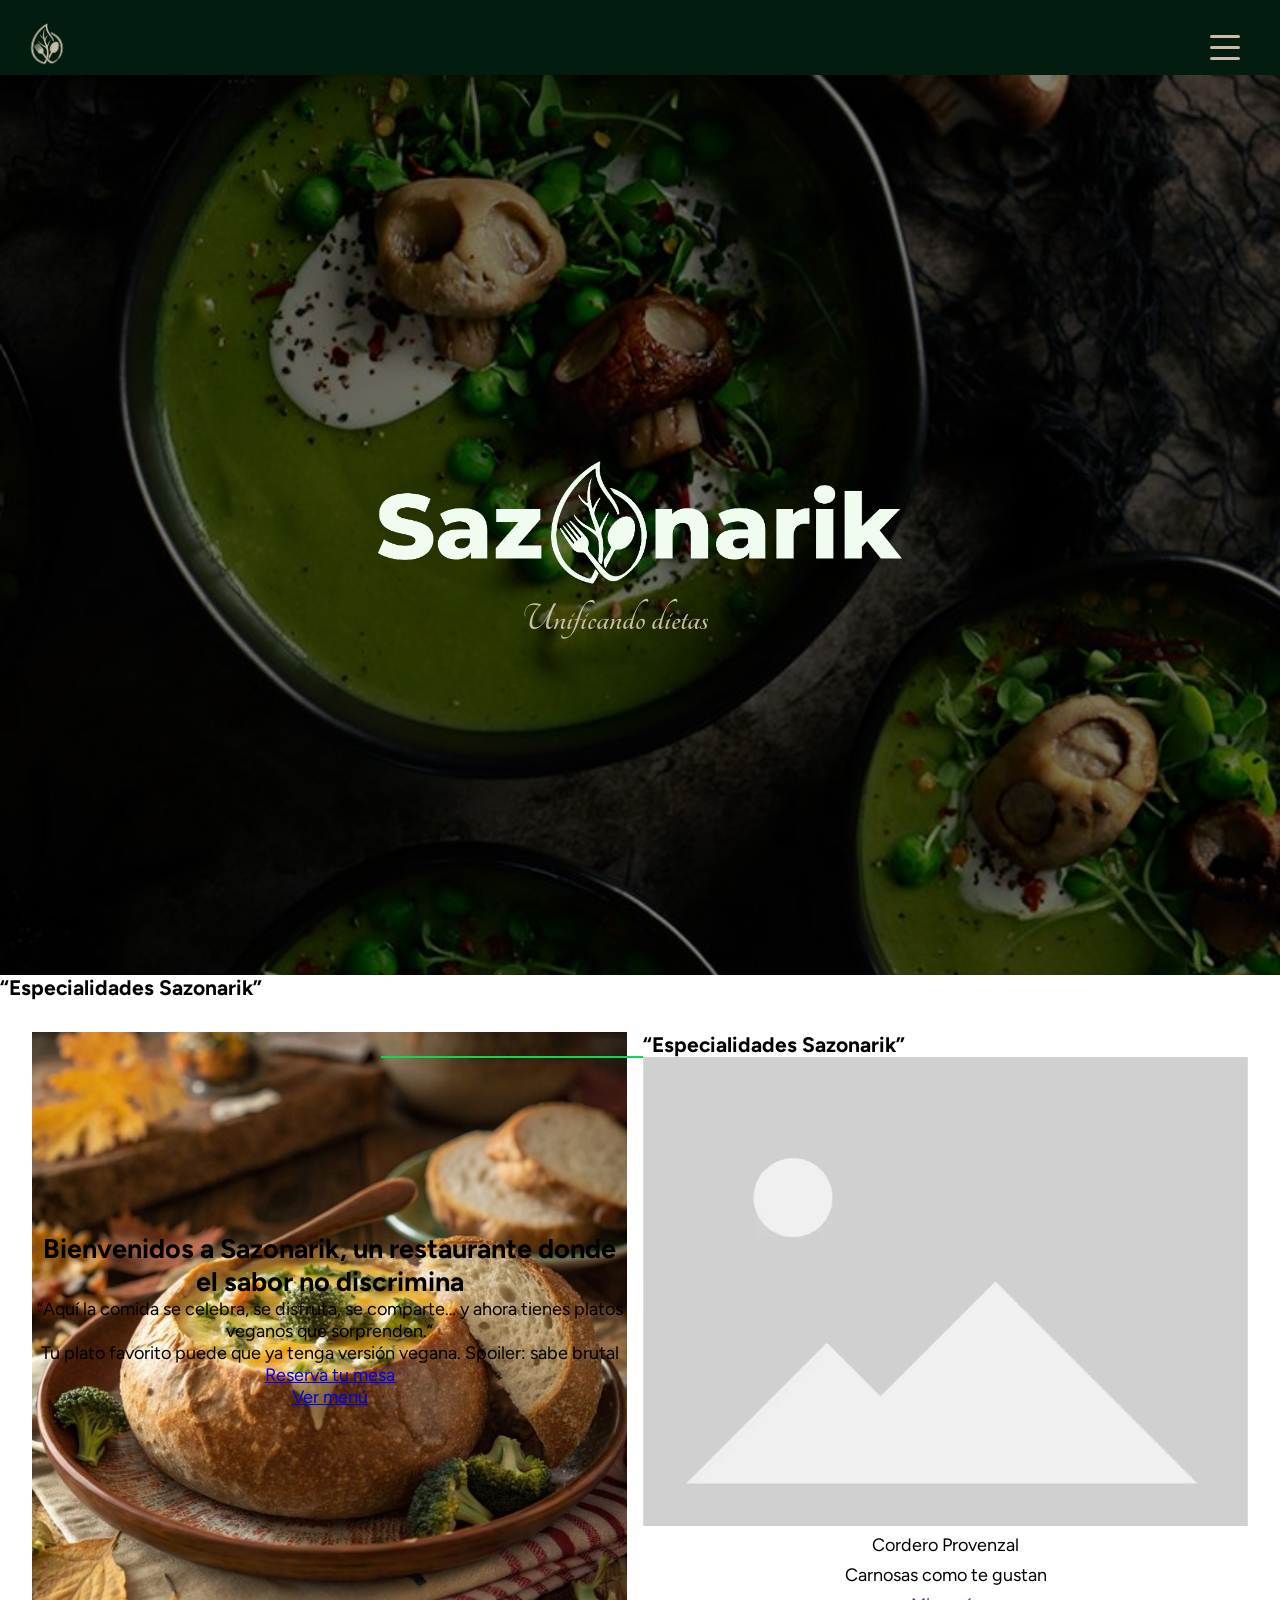
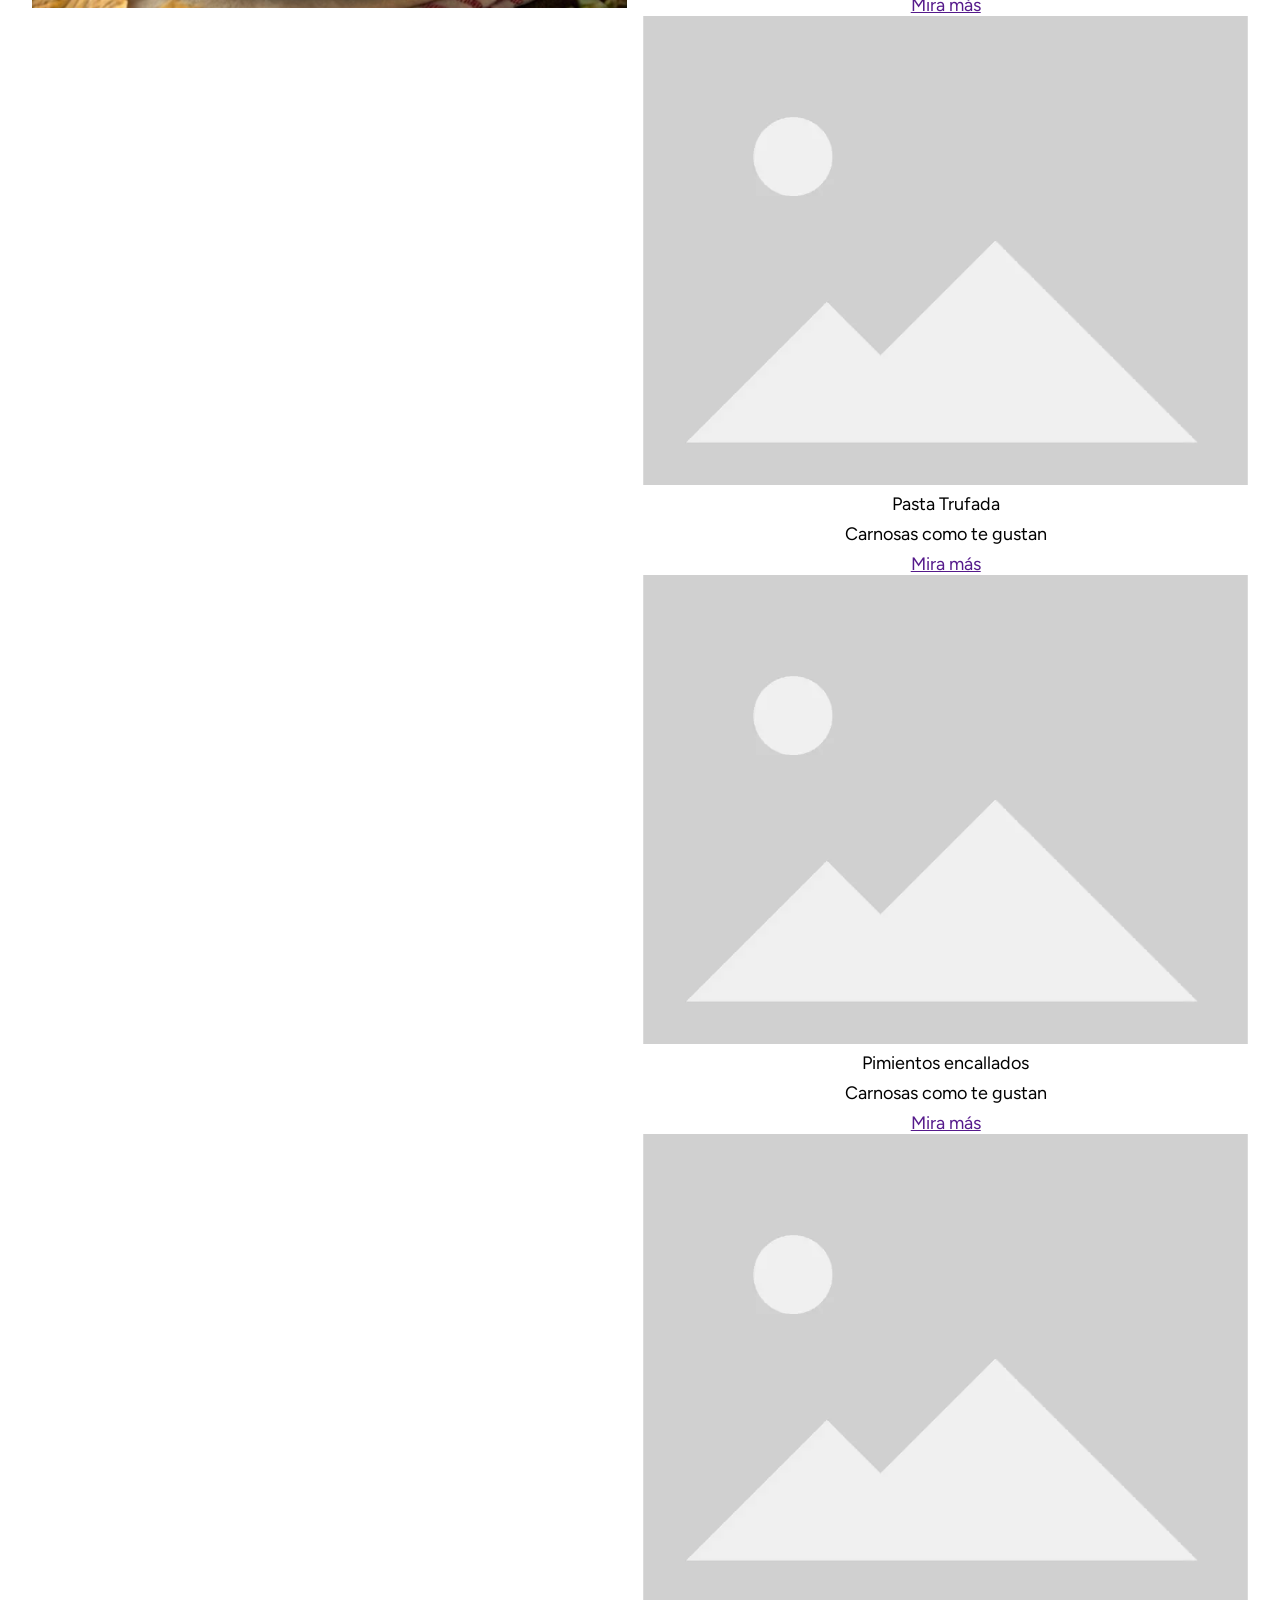
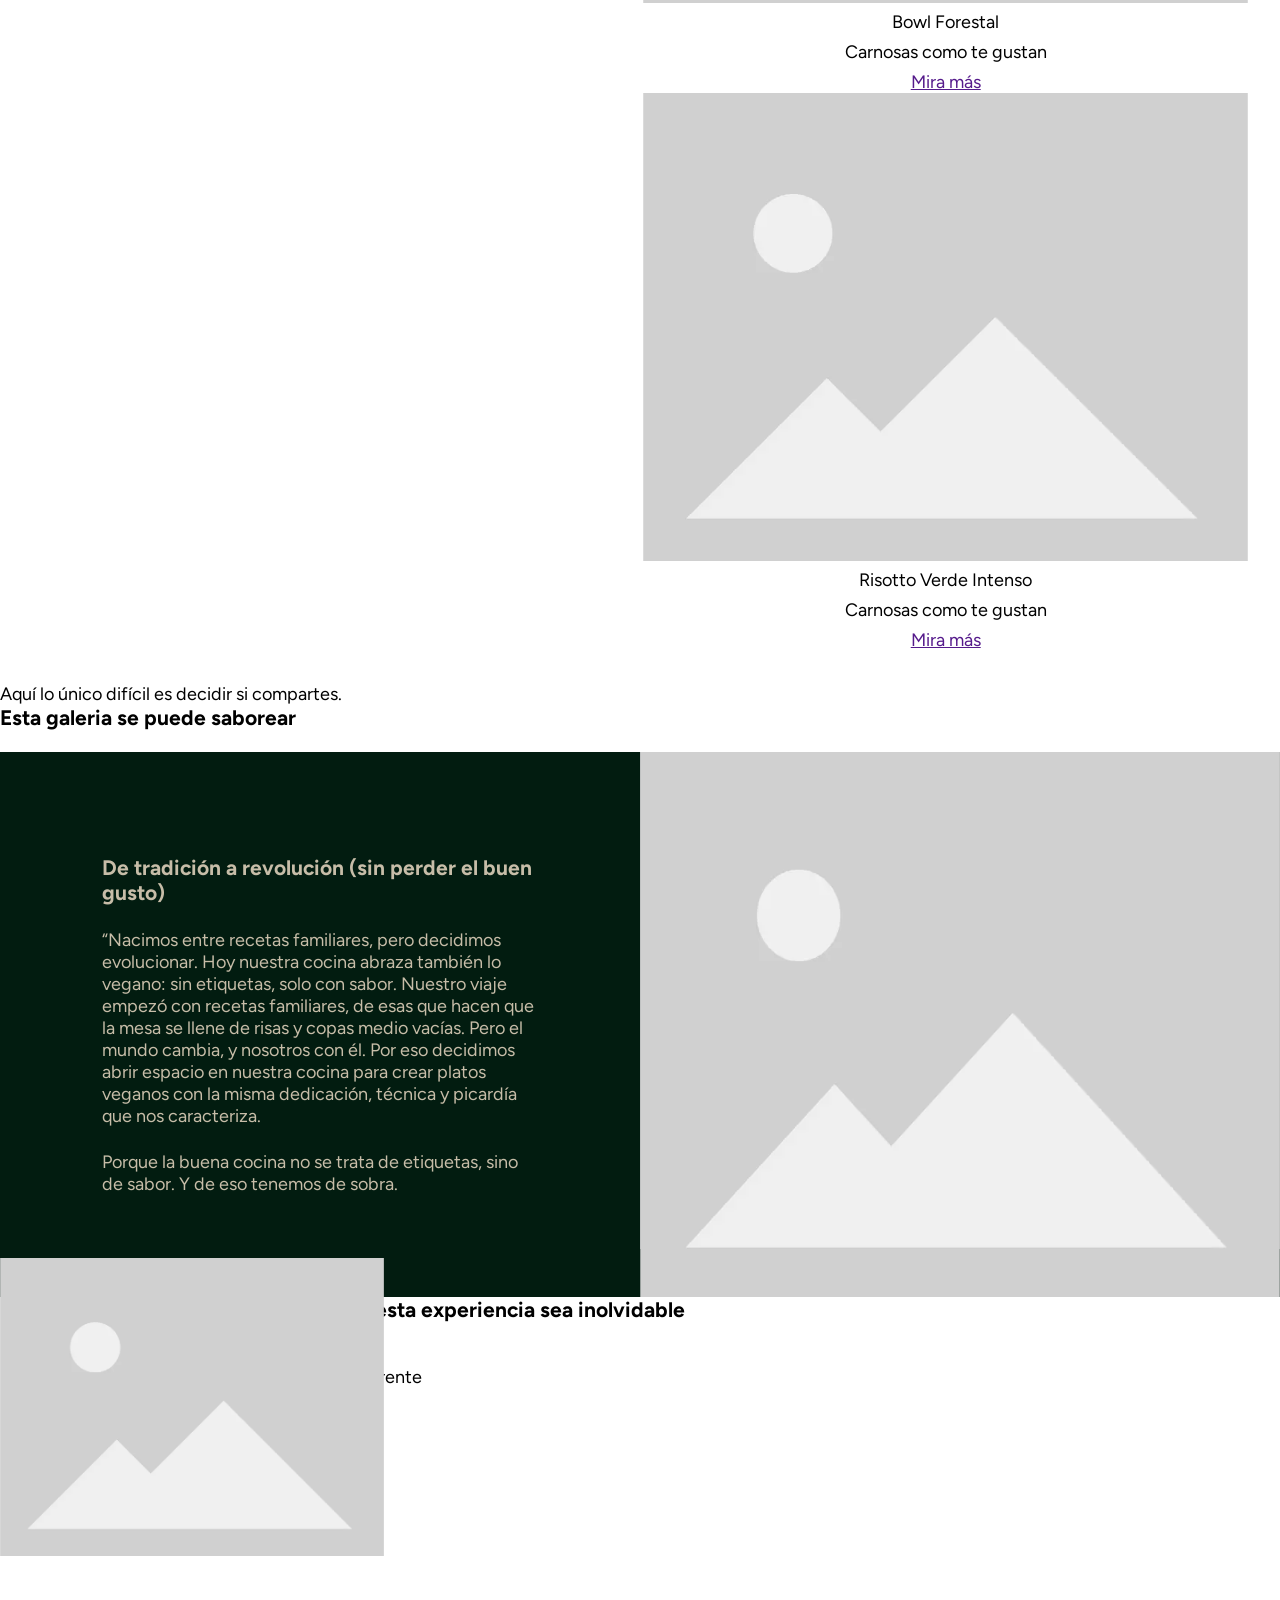
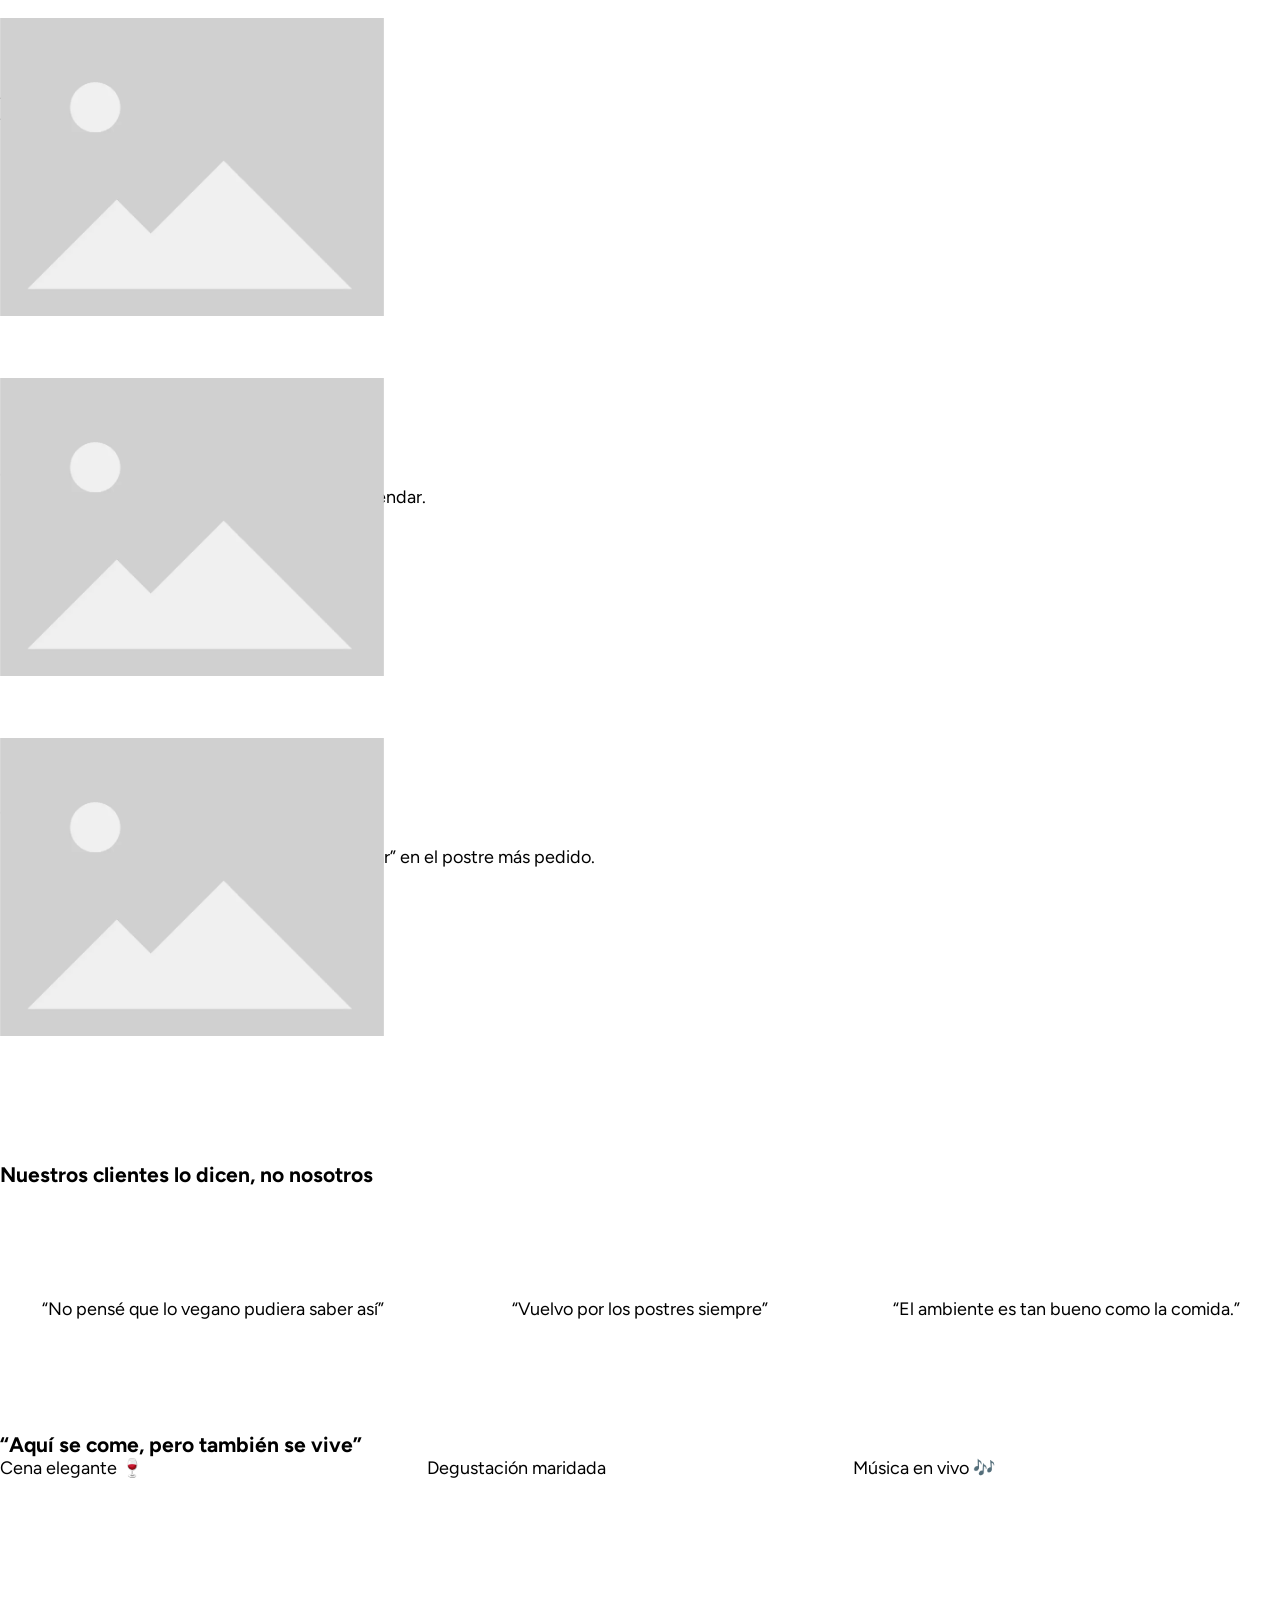
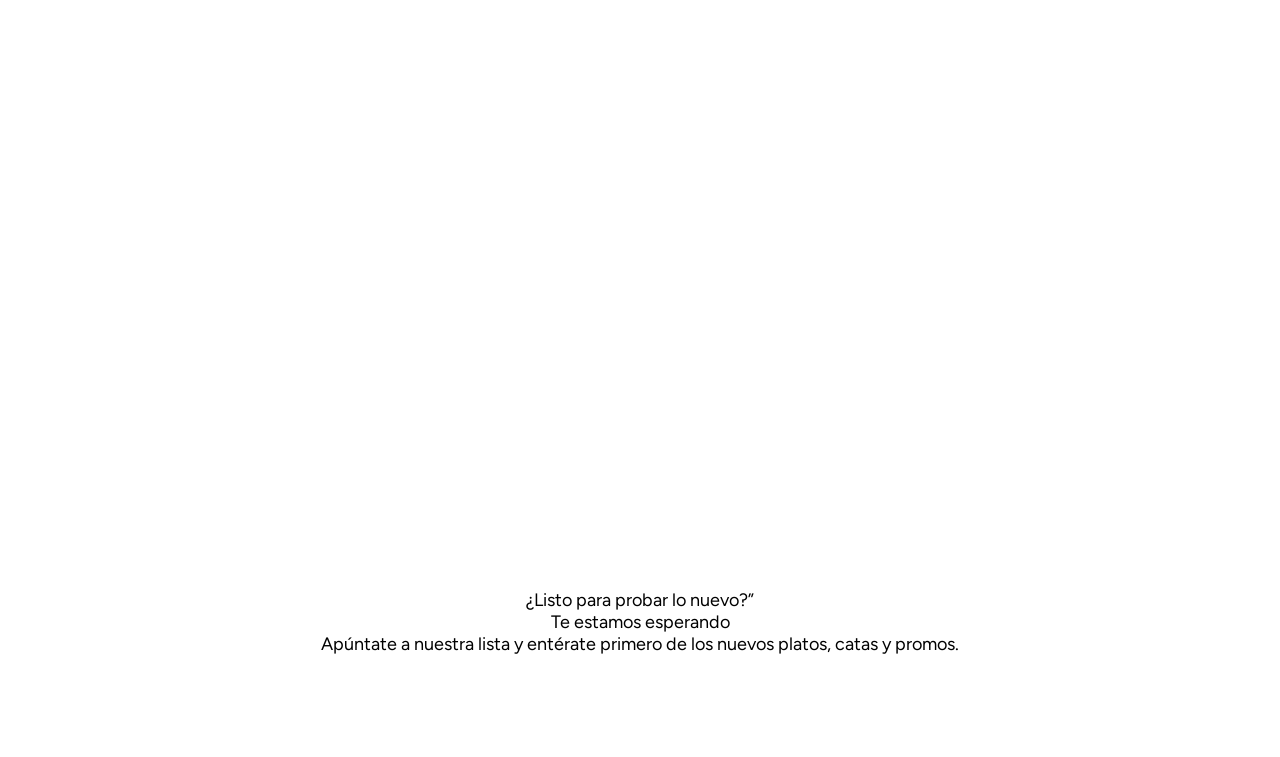
==== index.html @ c6e333cb "merge2" ====
<!DOCTYPE html>
<html lang="es">

<head>
    <meta charset="UTF-8">
    <meta name="viewport" content="width=device-width, initial-scale=1.0">
    <title>Sazonarik</title>
    <link rel="stylesheet" href="style.css">
    <link rel="shortcut icon" href="img/logo/Logo.svg" type="image/x-icon">
</head>

<body>
    <header>
        <!-- HEADER -->
        <div class="main__header">
            <a class="logo" href="#">
                <img src="img/logo/Logoblanco.png" alt="">
            </a>

            <!-- Checkbox invisible que controla el menú -->
            <input type="checkbox" id="menulabel" class="menu-checkbox" />
            <label for="menulabel" class="menu-btn">
                <span></span>
                <span></span>
                <span></span>
            </label>


            <!-- MENÚ LATERAL -->
            <aside class="menu-side">
                <nav class="menu-links">
                    <a href="#inicio">Inicio</a>
                    <a href="#menu">Menú</a>
                    <a href="reservas.html">Reservas</a>
                    <a href="#blog">Blog</a>
                    <a href="#pedidos">Pedidos / Domicilio</a>
                </nav>
            </aside>
        </div>
    </header>




    <!-- HERO PRINCIPAL  -->

    <section class="hero__principal" id="inicio">
        <div class="hero__img">
            <div class="filtro"></div>
            <div class="hero__logo">
                <p>Unificando dietas</p>
                <a class="logo2" href="#">
                    <img src="img/logo/sazonarik_logo.png" alt="">
                </a>
            </div>
        </div>


        <main class="main main--index">

            <section class="destacados" id="sectiondestacados">
                <h3 class="destacados__h3">“Especialidades Sazonarik”</h3>
                <div class="destacados__carrusel">

                    <section class="hero">
                        <h2 class="hero__h2">Bienvenidos a Sazonarik, un restaurante donde el sabor no discrimina</h2>
                        <p class="hero__p">“Aquí la comida se celebra, se disfruta, se comparte… y ahora tienes platos
                            veganos
                            que
                            sorprenden.”</p>
                        <p class="hero__cta">Tu plato favorito puede que ya tenga versión vegana. Spoiler: sabe brutal
                        </p>
                        <a href="#sectiondestacados" class="hero__menu">Reserva tu mesa</a>
                        <a href="#sectiondestacados" class="hero__menu">Ver menú</a>
                    </section>
                    <section class="destacados" id="sectiondestacados">
                        <h3 class="destacados__h3">“Especialidades Sazonarik”</h3>
                        <div class="destacados__card">
                            <img src="img/placeholder.webp" alt="" class="destacados__img">
                            <p class="destacados__title">Cordero Provenzal</p>
                            <span>Carnosas como te gustan</span>
                            <a href="" class="destacados__link">Mira más</a>
                        </div>
                        <div class="destacados__card">
                            <img src="img/placeholder.webp" alt="" class="destacados__img">
                            <p class="destacados__title">Pasta Trufada</p>
                            <span>Carnosas como te gustan</span>
                            <a href="" class="destacados__link">Mira más</a>
                        </div>
                        <div class="destacados__card">
                            <img src="img/placeholder.webp" alt="" class="destacados__img">
                            <p class="destacados__title">Pimientos encallados</p>
                            <span>Carnosas como te gustan</span>
                            <a href="" class="destacados__link">Mira más</a>
                        </div>
                        <div class="destacados__card">
                            <img src="img/placeholder.webp" alt="" class="destacados__img">
                            <p class="destacados__title">Bowl Forestal</p>
                            <span>Carnosas como te gustan</span>
                            <a href="" class="destacados__link">Mira más</a>
                        </div>
                        <div class="destacados__card">
                            <img src="img/placeholder.webp" alt="" class="destacados__img">
                            <p class="destacados__title">Risotto Verde Intenso</p>
                            <span>Carnosas como te gustan</span>
                            <a href="" class="destacados__link">Mira más</a>
                        </div>
                </div>
                <span class="destacados__cta">Aquí lo único difícil es decidir si compartes.</span>
            </section>
            <section class="gridexperiencie">
                <h3 class="gridexperiencie__h3">Esta galeria se puede saborear</h3>
                <div class="gridexperiencie__container">
                    <img src="" alt="" class="gridexperiencie__image gridexperiencie__image--1">
                    <img src="" alt="" class="gridexperiencie__image gridexperiencie__image--2">
                    <img src="" alt="" class="gridexperiencie__image gridexperiencie__image--3">
                    <img src="" alt="" class="gridexperiencie__image gridexperiencie__image--4">
                    <img src="" alt="" class="gridexperiencie__image gridexperiencie__image--5">
                    <img src="" alt="" class="gridexperiencie__image gridexperiencie__image--6">
                    <img src="" alt="" class="gridexperiencie__image gridexperiencie__image--7">
                    <img src="" alt="" class="gridexperiencie__image gridexperiencie__image--8">
                    <img src="" alt="" class="gridexperiencie__image gridexperiencie__image--9">
                    <img src="" alt="" class="gridexperiencie__image gridexperiencie__image--10">
                </div>

            </section>
            <section class="historia section--dark">
                <div class="historia__left">
                    <h3 class="historia__h2">De tradición a revolución (sin perder el buen gusto)</h3>
                    <p class="historia__p">“Nacimos entre recetas familiares, pero decidimos evolucionar. Hoy nuestra
                        cocina abraza también lo vegano: sin etiquetas, solo con sabor.
                        Nuestro viaje empezó con recetas familiares, de esas que hacen que la mesa se llene de risas y
                        copas medio vacías. Pero el mundo cambia, y
                        nosotros con él. Por eso decidimos abrir espacio en nuestra cocina para crear platos veganos con
                        la misma dedicación, técnica y picardía que nos caracteriza.
                    </p>
                    <p class="historia__p">Porque la buena cocina no se trata de etiquetas, sino de sabor. Y de eso
                        tenemos de sobra.</p>
                </div>
                <div class="historia__right">
                    <img src="img/placeholder.webp" alt="" class="historia__img">
                    <img src="img/placeholder.webp" alt="" class="historia__img historia__img--up">
                </div>

            </section>
            <section class="team">
                <h3 class="team__h3">Nuestro equipo - Los culpables de que esta experiencia sea inolvidable</h3>
                <article class="team__persona">
                    <img src="img/placeholder.webp" alt="" class="team__img">
                    <span class="team__name">Manolo</span>
                    <p class="team__cargo">Dueño y mesero</p>
                    <p class="team__description">Su carisma contagia a cualquiera que tenga en frente</p>
                </article>
                <article class="team__persona">
                    <span class="team__name">Ana</span>
                    <p class="team__cargo">Jefe de cocina</p>
                    <p class="team__description">Hace magia con verduras</p>
                    <img src="img/placeholder.webp" alt="" class="team__img">
                </article>
                <article class="team__persona">
                    <span class="team__name">Luis</span>
                    <p class="team__cargo">Catador de vinos</p>
                    <p class="team__description">El maestro de sala que siempre sabe qué recomendar.</p>
                    <img src="img/placeholder.webp" alt="" class="team__img">
                </article>
                <article class="team__persona">
                    <span class="team__name">Clara</span>
                    <p class="team__cargo">Repostera</p>
                    <p class="team__description">Mujer super creativa, convirtió el “vamos a probar” en el postre más
                        pedido.</p>
                    <img src="img/placeholder.webp" alt="" class="team__img">
                </article>
            </section>
            <section class="testimonios">
                <h3 class="testimonios__h3">Nuestros clientes lo dicen, no nosotros</h3>
                <article class="testimonios__carrusel">
                    <p class="testimonios__text">“No pensé que lo vegano pudiera saber así”</p>
                    <p class="testimonios__text">“Vuelvo por los postres siempre”</p>
                    <p class="testimonios__text">“El ambiente es tan bueno como la comida.”</p>
                </article>
            </section>
            <section class="eventos">
                <h3 class="eventos__h3">“Aquí se come, pero también se vive”</h3>
                <div class="eventos__grid">
                    <div class="eventos__img">Cena elegante 🍷</div>
                    <div class="eventos__img">Degustación maridada</div>
                    <div class="eventos__img">Música en vivo 🎶</div>
                </div>
            </section>
            <section class="ctafinal">
                <p>¿Listo para probar lo nuevo?”</p>
                <a href=""></a>
                <span>Te estamos esperando</span>
                <p>Apúntate a nuestra lista y entérate primero de los nuevos platos, catas y promos.</p>
            </section>
        </main>
        <footer class="footer"></footer>
        <!-- <script src="script.js"></script> -->
</body>

</html>
---- style.css ----
@font-face {
    font-family: 'Tangerine';
    src: url(fonts/Tangerine/Tangerine-Regular.ttf);
}

@font-face {
    font-family: 'TangerineBold';
    src: url(fonts/Tangerine/Tangerine-Bold.ttf);
}

@font-face {
    font-family: 'Figtree';
    src: url(fonts/Figtree/Figtree-VariableFont_wght.ttf);
}

@font-face {
    font-family: 'FigtreeItalic';
    src: url(fonts/Figtree/Figtree-Italic-VariableFont_wght.ttf);
}

:root {
    font-size: 18px;
    font-family: 'Figtree';
    scrollbar-width: none;
    scroll-behavior: smooth;
    scroll-snap-type: y mandatory;
    --verde-oscuro: #021C10;
    --verde-apagado: #18311D;
    --verde-medio: #104C30;
    --verde-claro: #03812D;
    --verde-neon: #0BDA51;
    --marron-oscuro: #311E17;
    --marron-medio: #816242;
    --naranja-pastel: #C7BDA8;
}

* {
    margin: 0;
    padding: 0;
    box-sizing: border-box;
}


/* /////////--------- HEADER -------- /////////*/

.main__header {
    background-color: var(--verde-oscuro);
    display: flex;
    justify-content: space-between;
    align-items: center;
    padding: 0 20px;
    z-index: 1000;
}

.logo img {

    width: auto;
    height: 50px;
    margin-top: 20px;
}

/* ===== BOTÓN HAMBURGUESA ===== */
.menu-btn {
    width: 30px;
    height: 25px;
    display: flex;
    flex-direction: column;
    justify-content: space-between;
    cursor: pointer;
    z-index: 1100;
    margin-right: 20px;
    margin-top: 20px;
}

.menu-btn span {
    height: 3px;
    width: 100%;
    background-color: var(--naranja-pastel);
    border-radius: 3px;
    transition: transform 0.3s;
}

.menu-checkbox {
    display: none;
}

/* ===== MENÚ LATERAL (OPTIMIZADO CON TRANSFORM) ===== */
.menu-side {
    position: fixed;
    top: 0;
    right: 0;
    width: 190px;
    height: 100vh;
    background-color: var(--verde-oscuro);
    color: var(--naranja-pastel);
    transform: translateX(100%);
    /* Oculto fuera de la pantalla */
    z-index: 1050;
    display: flex;
    flex-direction: column;
}

.menu-checkbox:checked~.menu-side {
    transform: translateX(0);
    /* Cuando la casilla de verificación (checkbox) del menú esté marcada,
   haz que el menú lateral aparezca completamente en la pantalla. */
    /* :checked:  pseudo-clase . elecciona el elemento solo cuando está en su estado "marcado".*/
}


/* ===== ENLACES DEL MENÚ ===== */
.menu-links {
    display: flex;
    flex-direction: column;
    padding: 30px;
    gap: 25px;
}

.menu-links a {
    text-decoration: none;
    color: var(--naranja-pastel);
    font-size: 20px;
    text-transform: uppercase;
    letter-spacing: 1px;

}

.menu-links a:hover {
    color: var(--marron-medio);
}

/* ===== ANIMACIÓN DEL ICONO HAMBURGUESA ===== */
.menu-checkbox:checked+.menu-btn span:nth-child(1) {
    transform: rotate(45deg) translate(5px, 5px);
}

.menu-checkbox:checked+.menu-btn span:nth-child(2) {
    opacity: 0;
}

.menu-checkbox:checked+.menu-btn span:nth-child(3) {
    transform: rotate(-45deg) translate(6px, -6px);
}


.hero__img {
    position: relative;
    min-height: 100vh;
    background-image: url("img/sopa2.jpg");
    background-size: cover;
    background-position: center;
}

.logo2 img {
    width: auto;
    height: 350px;

}

.filtro {
    width: 100%;
    min-height: 100vh;
    background-color: rgba(0, 0, 0, 0.5);
}

.hero__logo {
    position: absolute;
    top: 50%;
    left: 50%;
    transform: translate(-50%, -50%);
    text-align: center;
}


.hero__logo p {
    font-size: 40px;
    position: absolute;
    top: 70%;
    left: 31%;
    font-family: 'TangerineBold';
    color: var(--naranja-pastel);
}



/* a {
    transition: border 1s ease-out cubic;
}

a:hover {
    border: 2px solid #750075;
} */





.section--dark {
    background-color: var(--verde-oscuro);
    color: var(--naranja-pastel);
}

h1,
h2,
h3 {
    position: relative;
    display: inline;
    overflow: hidden;
}

h1::after,
h2::after,
h3::after {
    content: "";
    border-bottom: 2px solid var(--verde-neon);
    width: 100%;
    position: absolute;
    bottom: -1px;
    left: -100%;
    transition: 1s left ease;
}

/* h1:hover h1::after,
h2:hover h2::after,
h3:hover h3::after {
    left: 0;
    } */

.menu__h2:hover::after {
    left: 0%;
}

/* //////////////////// INDEX  ////////////////// */
.main--index {
    min-height: 100vh;
}

.hero {
    height: 64vh;
    text-align: center;
    background-image: url(img/vegano.jpg);
    background-repeat: no-repeat;
    background-size: cover;
    background-position: center;
    background-color: var(--verde-apagado);
    display: flex;
    flex-direction: column;
    justify-content: center;
    align-items: center;
}

.hero__h2 {
    animation: hero__h2 0.5s ease-in;
}

.destacados__carrusel {
    padding: 32px;
    display: flex;
    gap: 16px;
}

.destacados__card {
    border-radius: 16px;
    display: flex;
    flex-direction: column;
    align-items: center;
    gap: 8px;
}

.destacados__img {
    width: 100%;
}

.historia {
    display: flex;
}

.historia__left,
.historia__right {
    width: 50%;
}

.historia__left {
    display: flex;
    flex-direction: column;
    justify-content: center;
    gap: 24px;
    padding: 8vw;
}

.historia__right {
    position: relative;
}

.historia__img {
    width: 100%;
}

.historia__img--up {
    position: absolute;
    top: 0;
    right: 0;
    height: 100%;
    animation: historia__img--up 0.5s ease-in 5s infinite;
}

.gridfood__container {
    height: 70vh;
    columns: 5;
}


.team__persona {
    position: relative;
    height: 40vh;
}

.team__img {
    position: absolute;
    top: -64px;
    width: 30vw;
}

.team__img--left {
    left: 64px;
}

.team__img--right {
    right: 64px;
}

.testimonios {
    height: 30vh;
}

.testimonios__carrusel {
    display: flex;
    height: 90%;
    align-items: center;
}

.testimonios__text {
    width: 100%;
    text-align: center;
}

.eventos__grid {
    height: 70vh;
    display: grid;
    grid-template-columns: repeat(3, 1fr);
}

.ctafinal {
    height: 30vh;
    display: flex;
    flex-direction: column;
    align-items: center;
    justify-content: center;
}

/* //////////////////// MENU  ////////////////// */

.menu__h2 {
    scroll-snap-type: both mandatory;
}

.menu__nav {
    padding: 16px;
    display: flex;
    justify-content: space-around;
    align-items: 16px;
    gap: 16px;
    list-style-type: none;
}

.menu__enlace {
    text-decoration: none;
}


.menu__group {
    padding: 3em;
    min-height: 35vh;
    display: grid;
    grid-template-columns: repeat(5, 1fr);
    gap: 1vw;
}

.menu__card {
    text-align: center;
}

.menu__img {
    width: 100%;
}

/* ///////// CARRITO /////// */

/* //////////////////// PEDIDO  ////////////////// */
.main--pedido {
    display: flex;
    min-height: 100vh;
}

.producto {
    width: 50%;
    background-color: #021C10;
}

.main__carrito {
    font-family: 'Figtree';
    background-image: url(img/salon2_filtro.png);
    color: var(--naranja-pastel);
    margin: 0;
    padding: 20px;
}

.checkout {
    max-width: 1200px;
    margin: 0 auto;
}

/* --- BARRA DE PROGRESO (Estática) --- */
.progreso {
    display: flex;
    justify-content: space-between;
    padding: 20px 0;
    margin-bottom: 30px;
    border-bottom: 1px solid var(--verde-medio);
}

.progreso .step {
    flex-grow: 1;
    text-align: center;
    padding: 10px;
    color: #94A3B8;
    position: relative;
    font-weight: 600;
}


.progreso .step.completed {
    color: var(--naranja-pastel);
}

.progreso .step.completed::before {
    
    position: absolute;
    bottom: -1px;
    left: 0;
    width: 100%;
    height: 3px;
    background-color: var(--naranja-pastel);
}

/* --- COLUMNAS --- */
.formulario {
    display: flex;
    flex-direction: column;
    /* Móvil se apila */
    gap: 40px;
}

/* COLUMNA IZQUIERDA: FORMULARIO */
.formulario__cont {
    padding: 20px;
}

.formulario__section {
    margin-bottom: 40px;
    padding-bottom: 10px;
    border-bottom: 1px solid var(--verde-apagado);
}

.formulario__section h2 {
    color: var(--naranja-pastel);
    font-size: 1.8rem;
    margin-bottom: 25px;
}

/* Estilo de Inputs y Grupos */
.cont__datos {
    margin-bottom: 25px;
}

.cont__datos label {
    display: block;
    margin-bottom: 8px;
    font-weight: 600;
    color: var(--color-text-dark);
}

input[type="text"],
input[type="email"],
input[type="tel"],
input[type="time"],
select {
    width: 100%;
    margin-right: 7px;
    padding: 12px;
    border: 1px solid var(--verde-apagado);
    border-radius: 6px;
    font-size: 1rem;
    transition: border-color 0.3s;
}

.btn_pedido {
    border-radius: 30px 2px 30px;
    padding: 10px;
}

input:focus,
select:focus {
    border-color: var(--verde-apagado);
    outline: none;
}

/* --- OPCIONES DE PAGO --- */
.metodo__pago {
    display: block;
    background-color: beige;
    border: 1px solid var(--verde-apagado);
    padding: 15px;
    margin-bottom: 10px;
    border-radius: 6px;
    cursor: pointer;
    transition: border-color 0.3s;
}

/* --- COLUMNA DERECHA: RESUMEN DEL CARRITO (STICKY) --- */
.total__carrito {
    padding: 20px;
}

.total__cont {
    background-color: var(--verde-oscuro);
    color: var(--naranja-pastel);
    padding: 30px;
    border-radius: 8px;
    box-shadow: 0 4px 10px rgba(0, 0, 0, 0.1);
} 


@media (min-width: 992px) {
    .formulario {
        flex-direction: row;
    }

    .formulario__cont {
        flex: 3;
        order: 1;
    }

    .total__carrito {
        flex: 2;
        order: 2;
    }

   
}


/* --- ESTILOS FINALES Y BOTONES --- */
.cart-summary-box h3 {
    border-bottom: 2px solid var(--verde-medioç);
    padding-bottom: 15px;
    margin-bottom: 20px;
}

.productos__carrito {
    list-style: none;
    padding: 0;
    margin: 0 0 20px 0;
}

.item__carrito {
    display: flex;
    justify-content: space-between;
    margin-bottom: 10px;
    font-size: 0.95rem;
}

.item__carrito .span__carrito {
    font-weight: 600;
    color: var(--marron-medio);
    margin-right: 8px;
}

.subtotal {
    padding-top: 20px;
    border-top: 1px dashed var(--color-text-light);
    margin-bottom: 20px;
}

.subtotal {
    display: flex;
    justify-content: space-between;
    margin-bottom: 10px;
}

.total__final {
    display: flex;
    justify-content: space-between;
    font-size: 1.5rem;
    font-weight: 700;
    padding: 15px 0;
    border-top: 2px solid var(--color-accent);
}

.btnpagar__carrito {
    width: 100%;
    padding: 15px 30px;
    background-color: var(--verde-claro);
    color: var(--color-light-bg);
    border: none;
    border-radius: 6px;
    font-size: 1.2rem;
    font-weight: 700;
    cursor: pointer;
    transition: background-color 0.3s;
    margin-top: 20px;
}

.btnpagar__carrito:hover {
    background-color: #d15a40;
}


@keyframes historia__img--up {
    0% {
        opacity: 1;
    }

    100% {
        opacity: 0;
    }
}


/* //////////////////// KEYFRAMES  ////////////////// */
@keyframes hero__h2 {
    0% {
        opacity: 0;
    }

    100% {
        opacity: 1;
    }
}


/* //////////////////// MEDIAQUERIES  ////////////////// */
@media (max-width: 768px) {}

@media (max-width: 425px) {
    .destacados__grid {
        grid-template-columns: 1fr;
    }

    .gridfood__container {
        grid-template-columns: 1fr;
    }
}
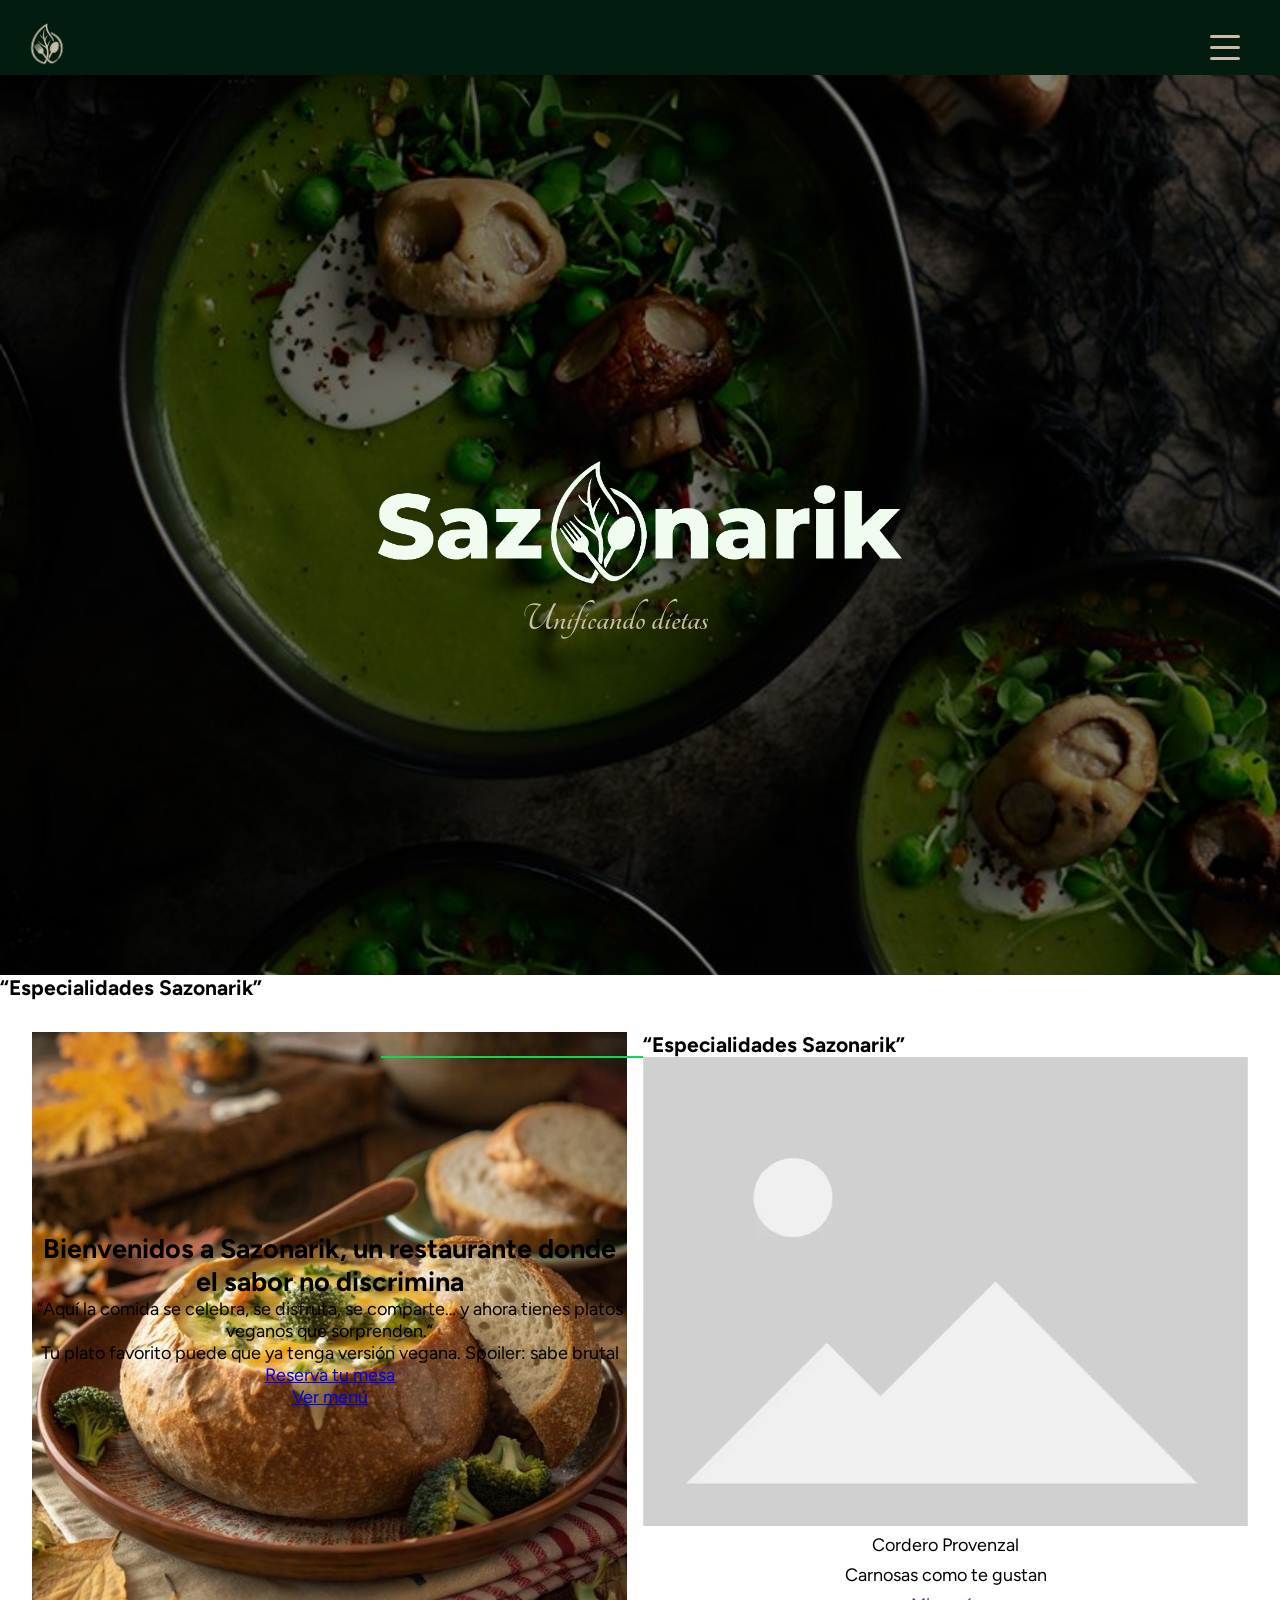
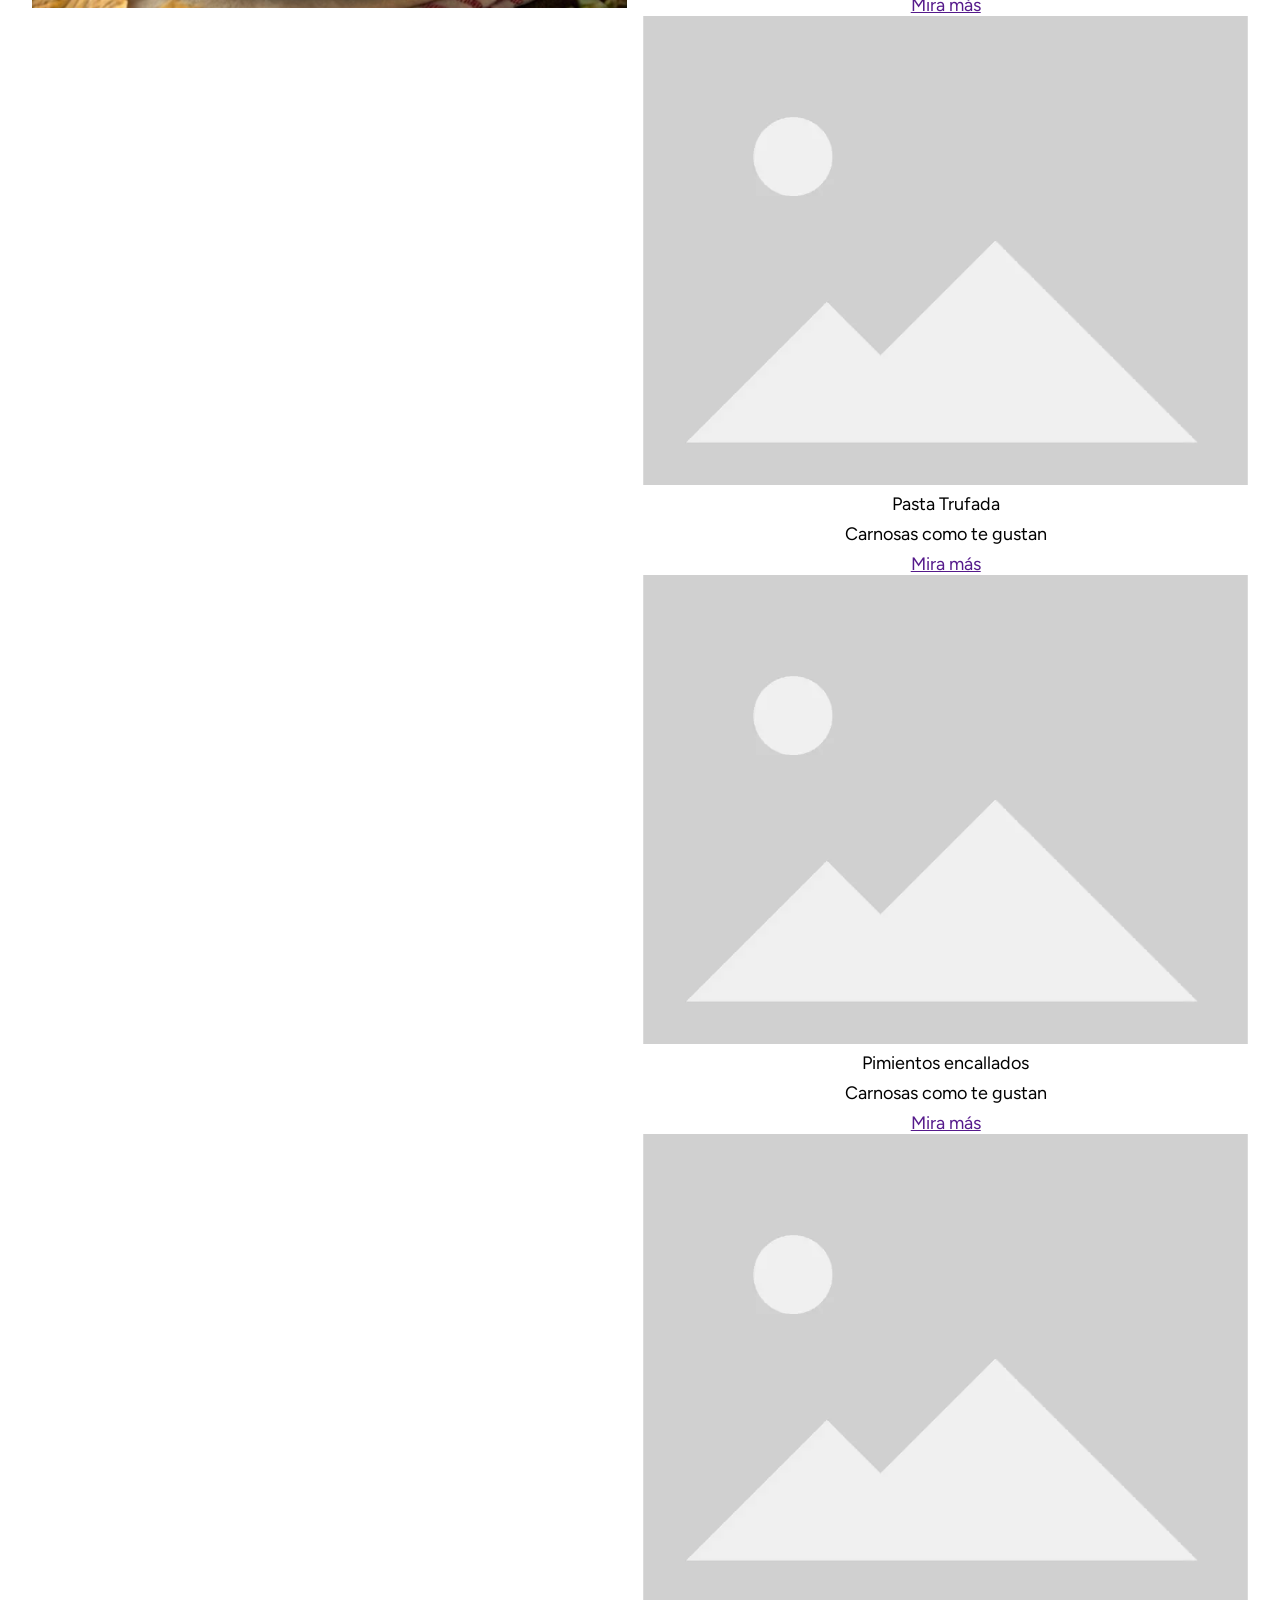
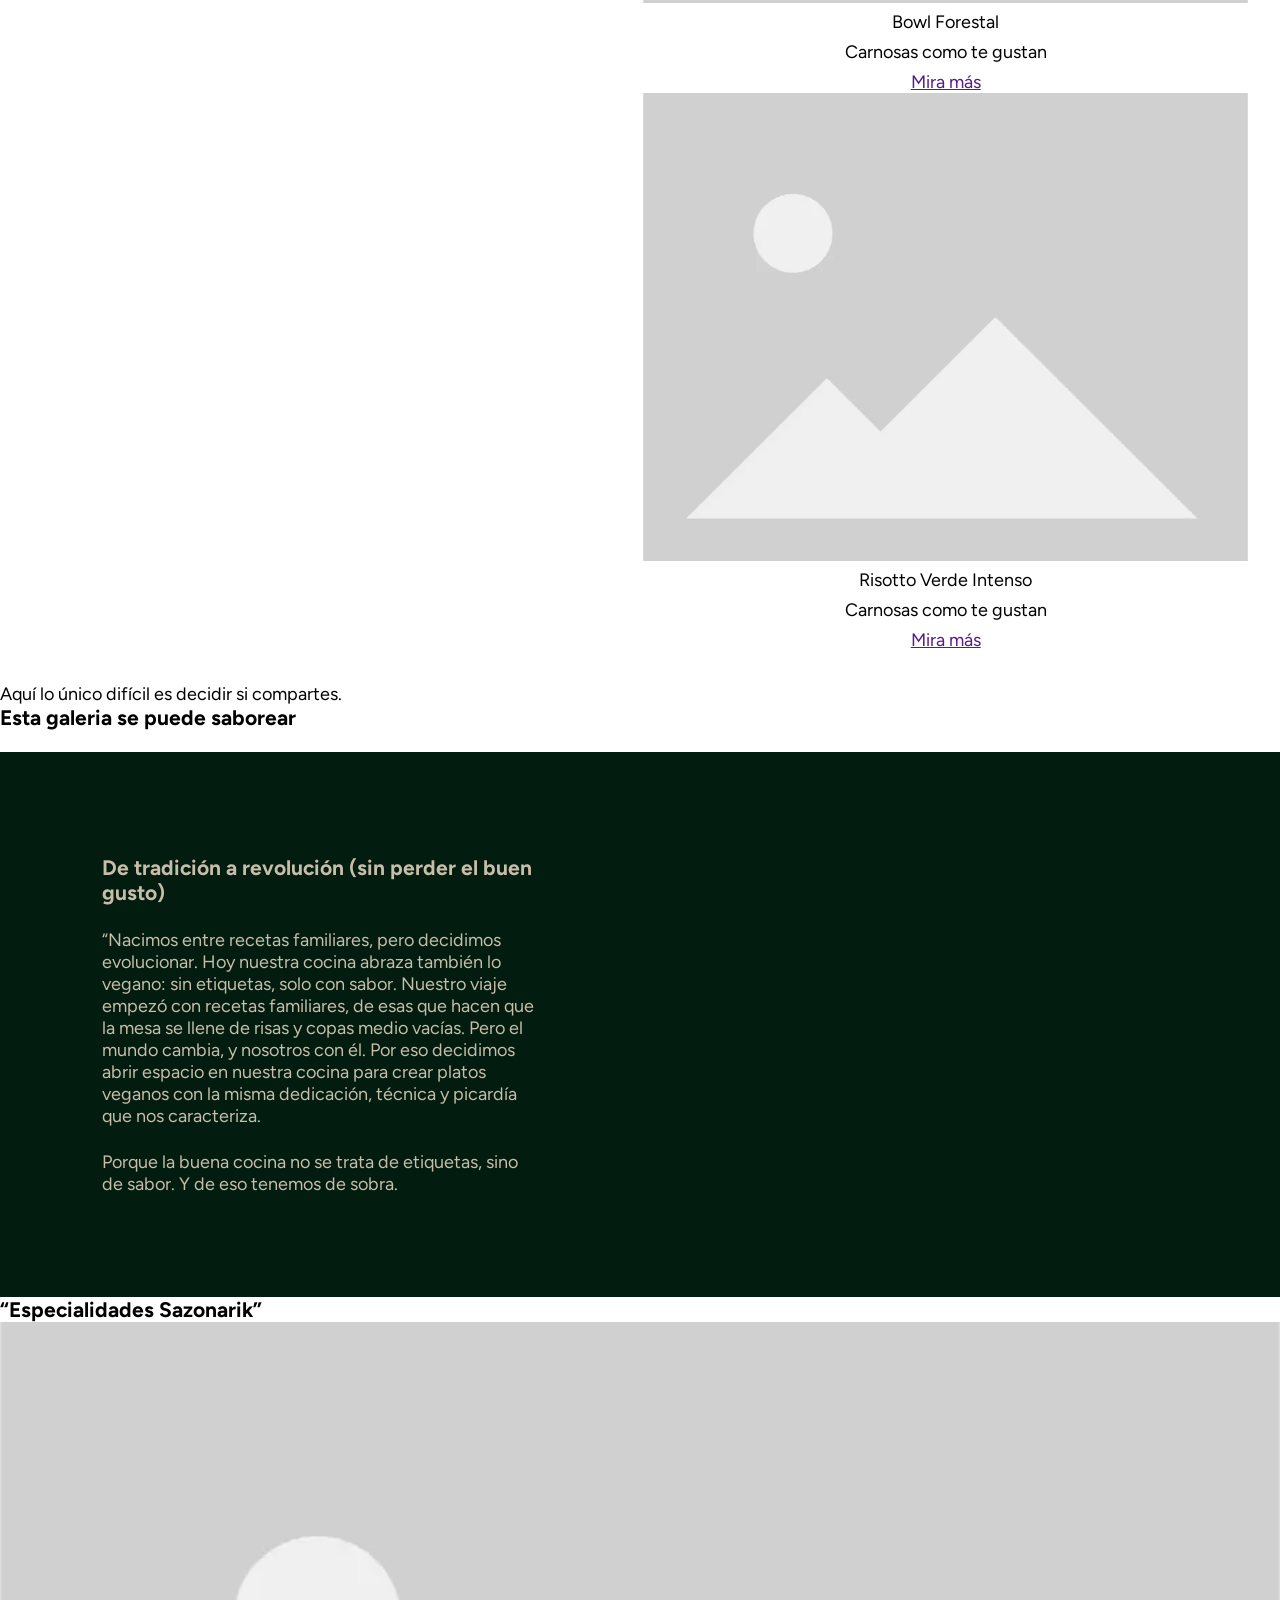
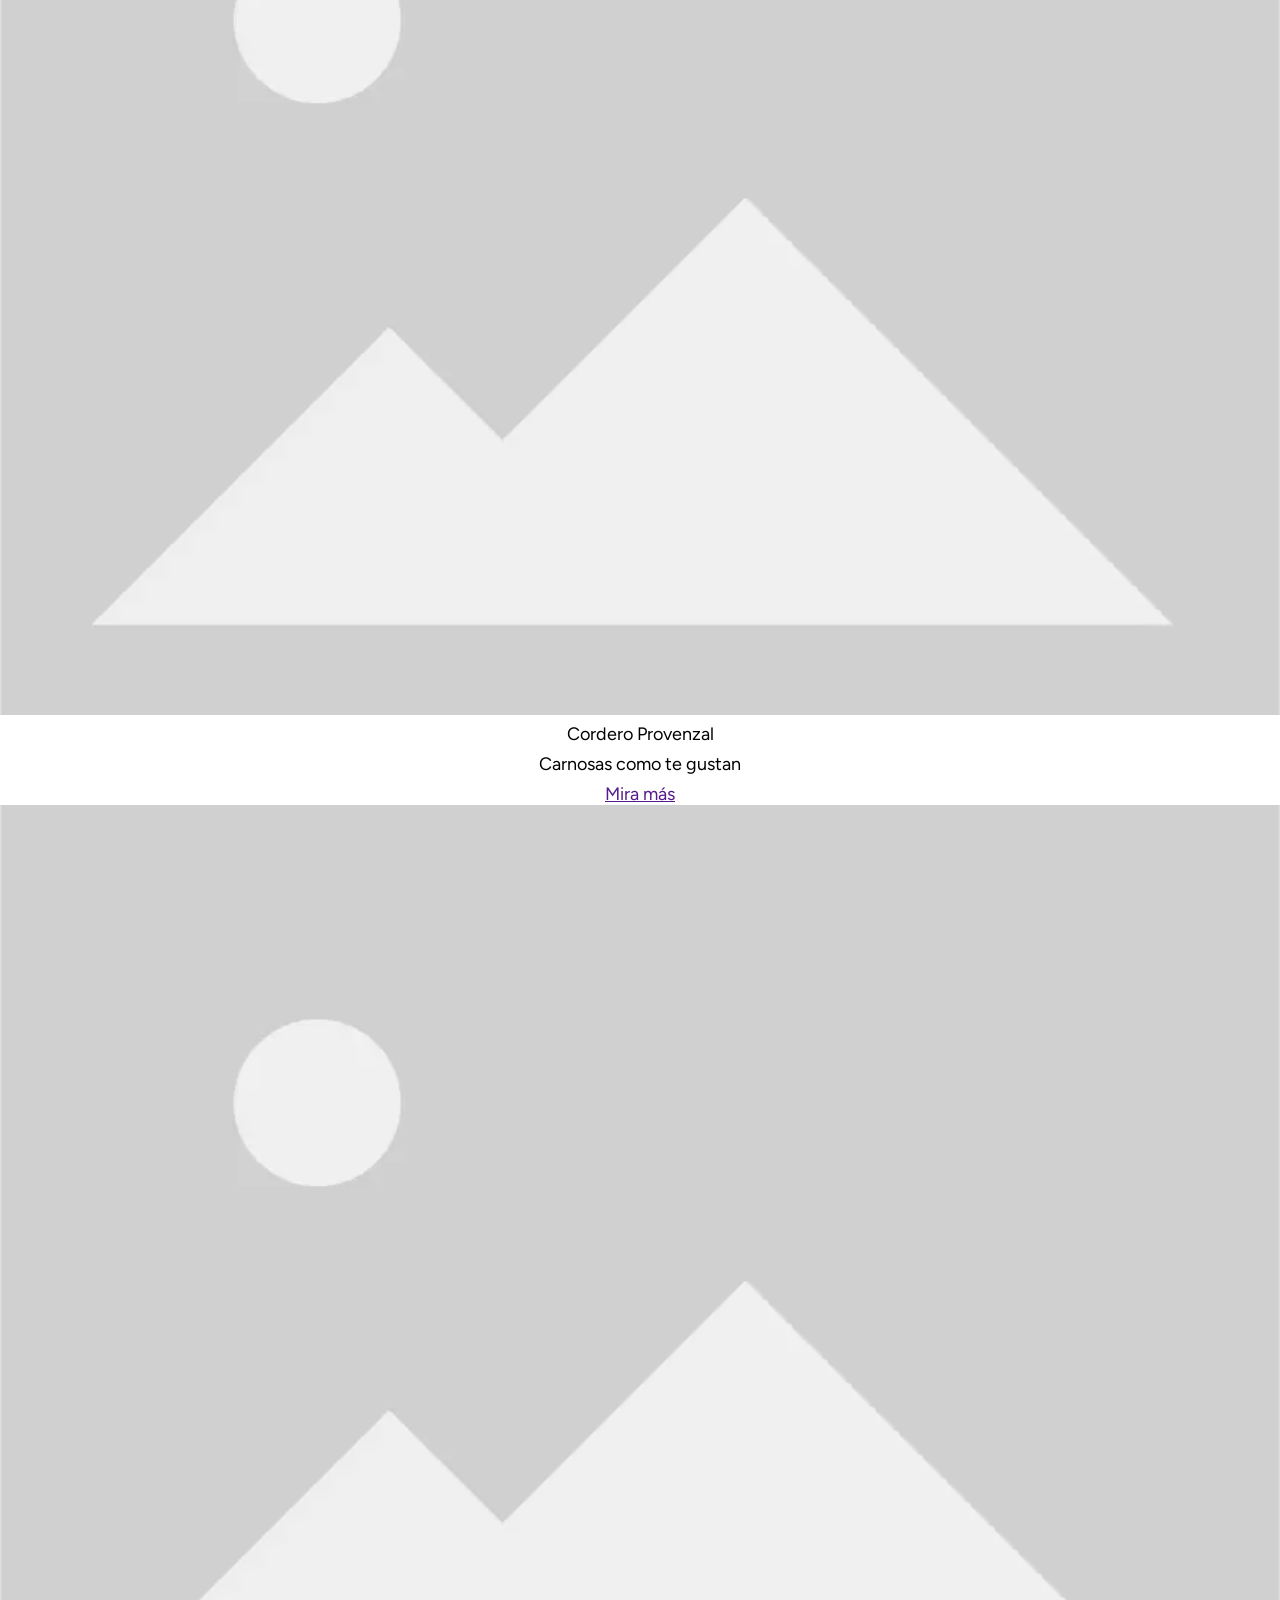
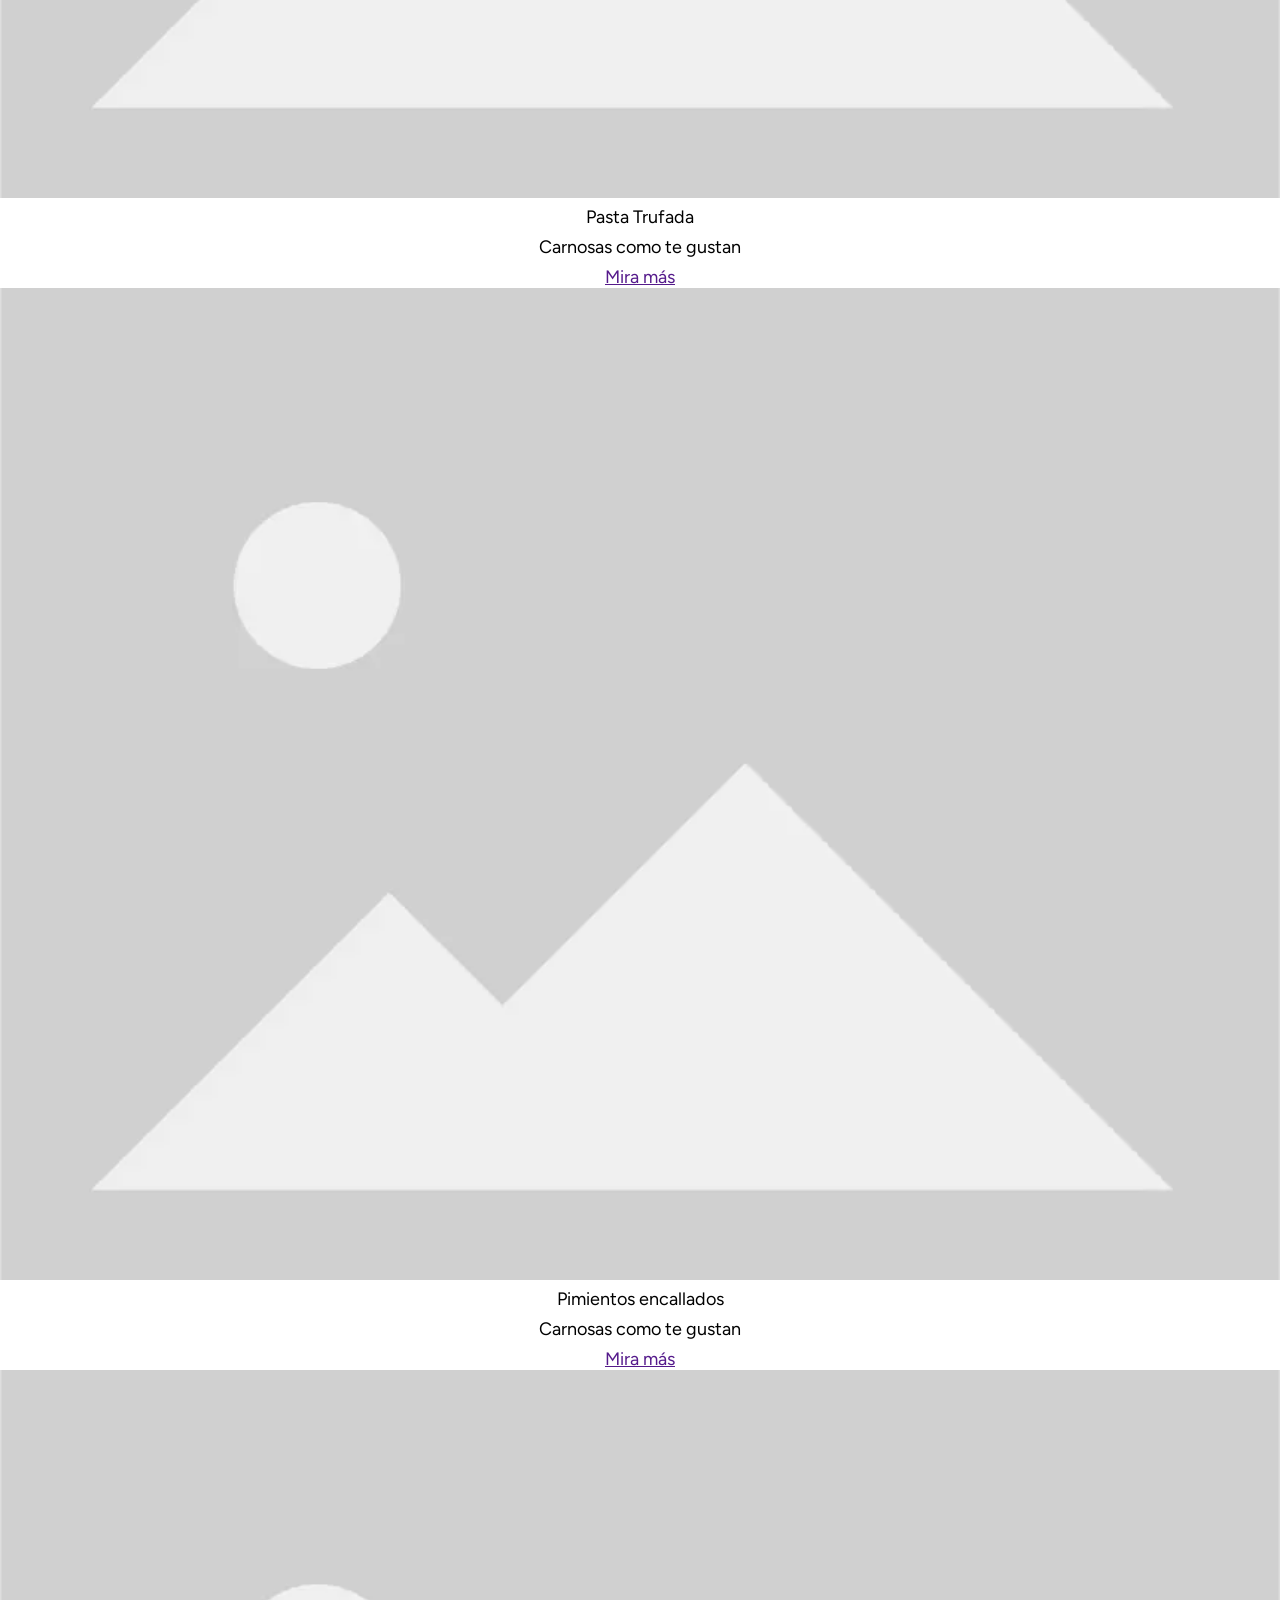
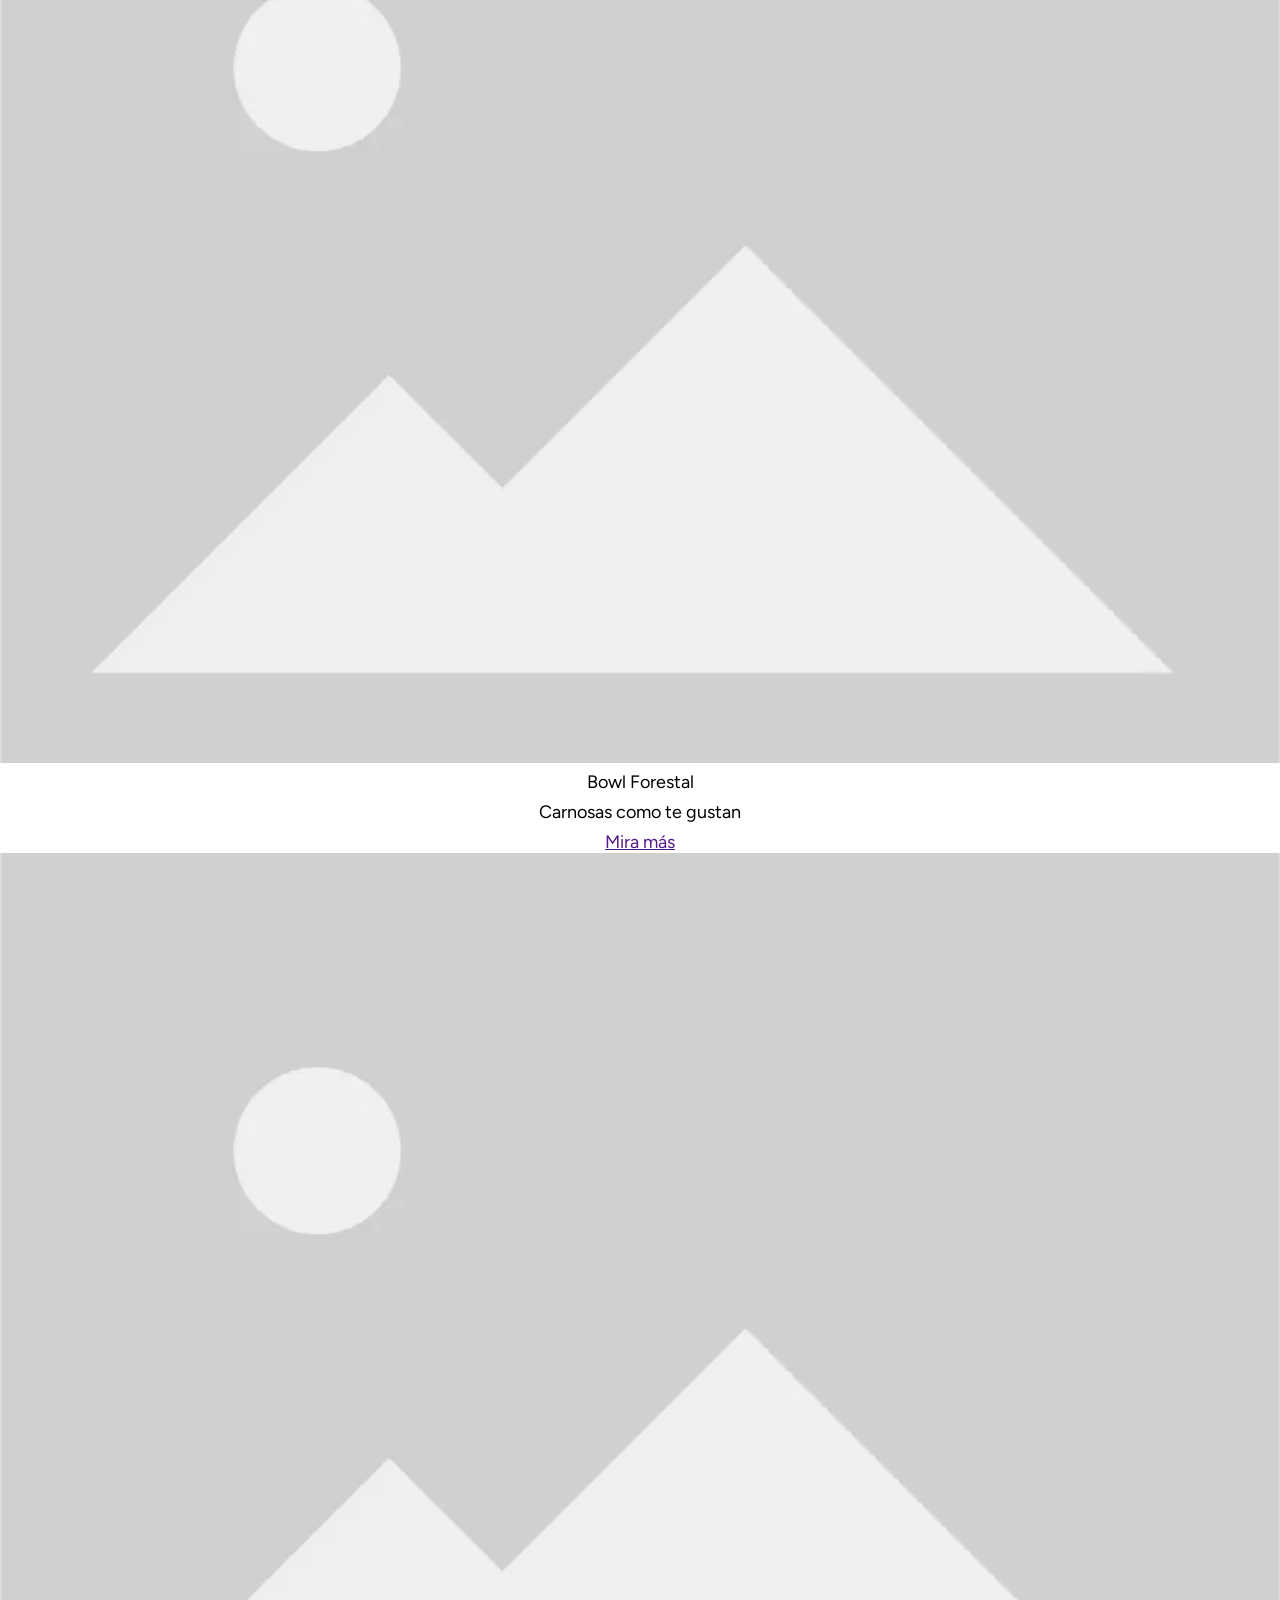
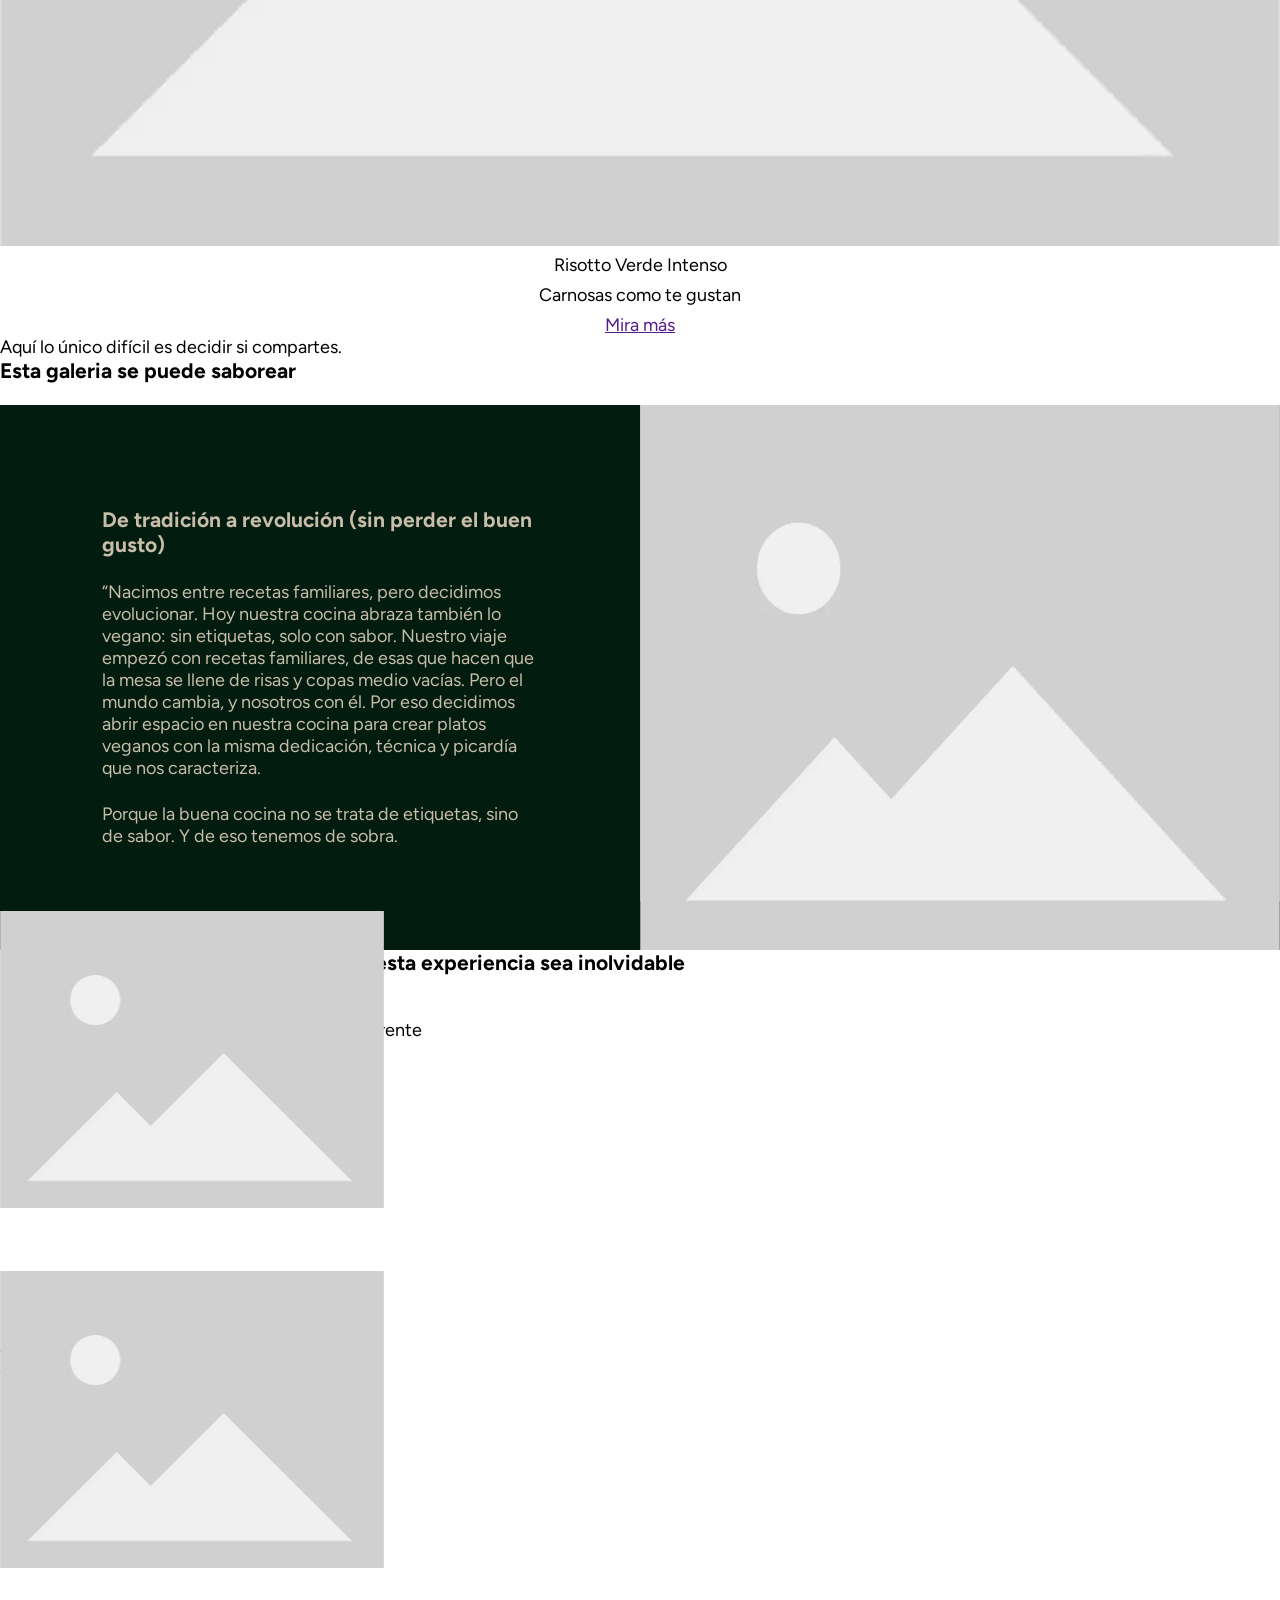
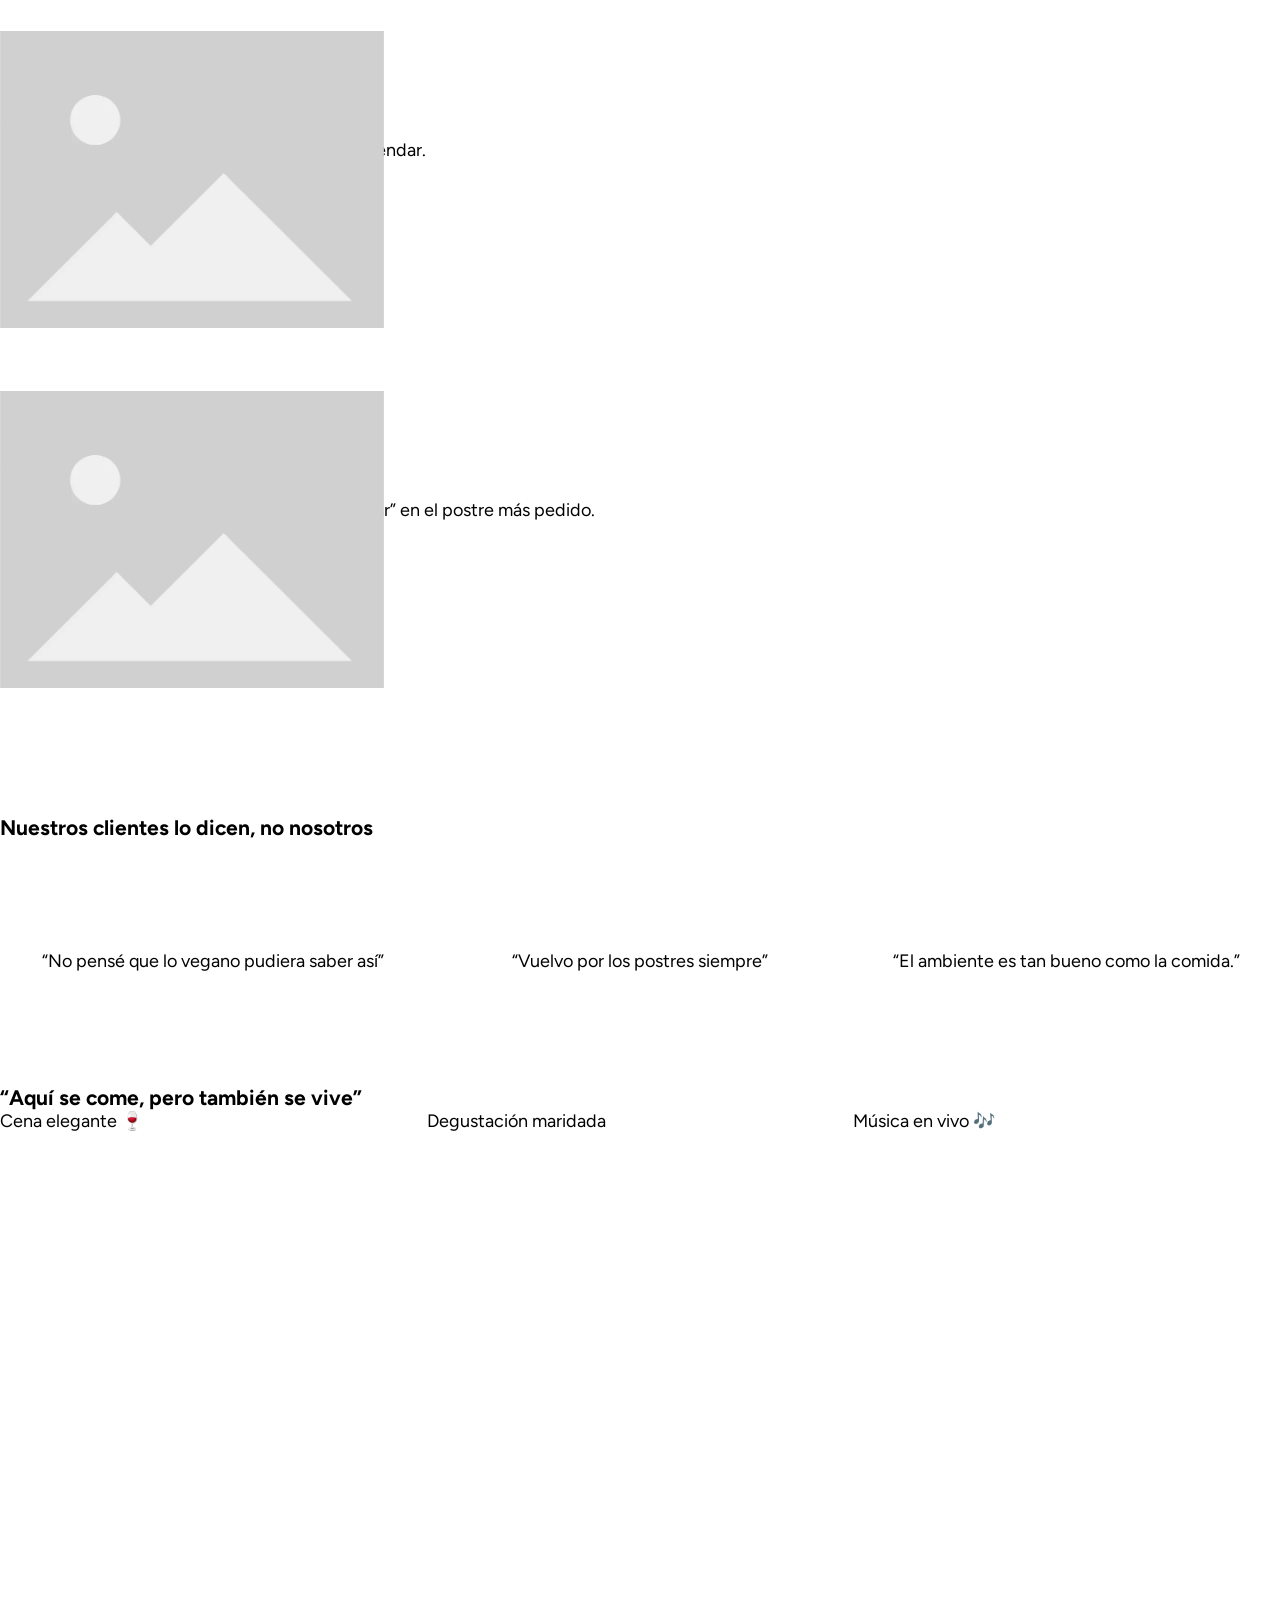
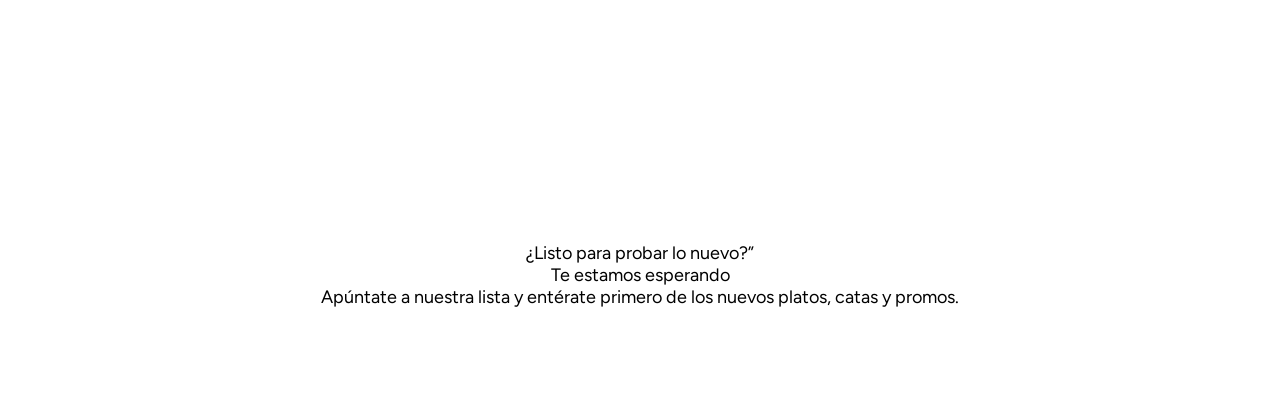
==== commit b14cbfbe: "Merge branch 'dev' into dev" ====
--- a/index.html
+++ b/index.html
@@ -13,10 +13,9 @@
     <header>
         <!-- HEADER -->
         <div class="main__header">
-            <a class="logo" href="#">
+            <a class="logo" href="#index.html">
                 <img src="img/logo/Logoblanco.png" alt="">
             </a>
-
             <!-- Checkbox invisible que controla el menú -->
             <input type="checkbox" id="menulabel" class="menu-checkbox" />
             <label for="menulabel" class="menu-btn">
@@ -24,8 +23,6 @@
                 <span></span>
                 <span></span>
             </label>
-
-
             <!-- MENÚ LATERAL -->
             <aside class="menu-side">
                 <nav class="menu-links">
@@ -38,12 +35,8 @@
             </aside>
         </div>
     </header>
-
-
-
-
     <!-- HERO PRINCIPAL  -->
-
+        <main class="main main--index">
     <section class="hero__principal" id="inicio">
         <div class="hero__img">
             <div class="filtro"></div>
@@ -54,10 +47,7 @@
                 </a>
             </div>
         </div>
-
-
-        <main class="main main--index">
-
+          </section>
             <section class="destacados" id="sectiondestacados">
                 <h3 class="destacados__h3">“Especialidades Sazonarik”</h3>
                 <div class="destacados__carrusel">
@@ -137,65 +127,129 @@
                     <p class="historia__p">Porque la buena cocina no se trata de etiquetas, sino de sabor. Y de eso
                         tenemos de sobra.</p>
                 </div>
-                <div class="historia__right">
-                    <img src="img/placeholder.webp" alt="" class="historia__img">
-                    <img src="img/placeholder.webp" alt="" class="historia__img historia__img--up">
-                </div>
-
-            </section>
-            <section class="team">
-                <h3 class="team__h3">Nuestro equipo - Los culpables de que esta experiencia sea inolvidable</h3>
-                <article class="team__persona">
-                    <img src="img/placeholder.webp" alt="" class="team__img">
-                    <span class="team__name">Manolo</span>
-                    <p class="team__cargo">Dueño y mesero</p>
-                    <p class="team__description">Su carisma contagia a cualquiera que tenga en frente</p>
-                </article>
-                <article class="team__persona">
-                    <span class="team__name">Ana</span>
-                    <p class="team__cargo">Jefe de cocina</p>
-                    <p class="team__description">Hace magia con verduras</p>
-                    <img src="img/placeholder.webp" alt="" class="team__img">
-                </article>
-                <article class="team__persona">
-                    <span class="team__name">Luis</span>
-                    <p class="team__cargo">Catador de vinos</p>
-                    <p class="team__description">El maestro de sala que siempre sabe qué recomendar.</p>
-                    <img src="img/placeholder.webp" alt="" class="team__img">
-                </article>
-                <article class="team__persona">
-                    <span class="team__name">Clara</span>
-                    <p class="team__cargo">Repostera</p>
-                    <p class="team__description">Mujer super creativa, convirtió el “vamos a probar” en el postre más
-                        pedido.</p>
-                    <img src="img/placeholder.webp" alt="" class="team__img">
-                </article>
-            </section>
-            <section class="testimonios">
-                <h3 class="testimonios__h3">Nuestros clientes lo dicen, no nosotros</h3>
-                <article class="testimonios__carrusel">
-                    <p class="testimonios__text">“No pensé que lo vegano pudiera saber así”</p>
-                    <p class="testimonios__text">“Vuelvo por los postres siempre”</p>
-                    <p class="testimonios__text">“El ambiente es tan bueno como la comida.”</p>
-                </article>
-            </section>
-            <section class="eventos">
-                <h3 class="eventos__h3">“Aquí se come, pero también se vive”</h3>
-                <div class="eventos__grid">
-                    <div class="eventos__img">Cena elegante 🍷</div>
-                    <div class="eventos__img">Degustación maridada</div>
-                    <div class="eventos__img">Música en vivo 🎶</div>
-                </div>
-            </section>
-            <section class="ctafinal">
-                <p>¿Listo para probar lo nuevo?”</p>
-                <a href=""></a>
-                <span>Te estamos esperando</span>
-                <p>Apúntate a nuestra lista y entérate primero de los nuevos platos, catas y promos.</p>
-            </section>
-        </main>
-        <footer class="footer"></footer>
-        <!-- <script src="script.js"></script> -->
+            </div>
+        </section>
+        <section class="destacados" id="sectiondestacados">
+            <h3 class="destacados__h3">“Especialidades Sazonarik”</h3>
+            <div class="destacados__card">
+                <img src="img/placeholder.webp" alt="" class="destacados__img">
+                <p class="destacados__title">Cordero Provenzal</p>
+                <span>Carnosas como te gustan</span>
+                <a href="" class="destacados__link">Mira más</a>
+            </div>
+            <div class="destacados__card">
+                <img src="img/placeholder.webp" alt="" class="destacados__img">
+                <p class="destacados__title">Pasta Trufada</p>
+                <span>Carnosas como te gustan</span>
+                <a href="" class="destacados__link">Mira más</a>
+            </div>
+            <div class="destacados__card">
+                <img src="img/placeholder.webp" alt="" class="destacados__img">
+                <p class="destacados__title">Pimientos encallados</p>
+                <span>Carnosas como te gustan</span>
+                <a href="" class="destacados__link">Mira más</a>
+            </div>
+            <div class="destacados__card">
+                <img src="img/placeholder.webp" alt="" class="destacados__img">
+                <p class="destacados__title">Bowl Forestal</p>
+                <span>Carnosas como te gustan</span>
+                <a href="" class="destacados__link">Mira más</a>
+            </div>
+            <div class="destacados__card">
+                <img src="img/placeholder.webp" alt="" class="destacados__img">
+                <p class="destacados__title">Risotto Verde Intenso</p>
+                <span>Carnosas como te gustan</span>
+                <a href="" class="destacados__link">Mira más</a>
+            </div>
+            </div>
+            <span class="destacados__cta">Aquí lo único difícil es decidir si compartes.</span>
+        </section>
+        <section class="gridexperiencie">
+            <h3 class="gridexperiencie__h3">Esta galeria se puede saborear</h3>
+            <div class="gridexperiencie__container">
+                <img src="" alt="" class="gridexperiencie__image gridexperiencie__image--1">
+                <img src="" alt="" class="gridexperiencie__image gridexperiencie__image--2">
+                <img src="" alt="" class="gridexperiencie__image gridexperiencie__image--3">
+                <img src="" alt="" class="gridexperiencie__image gridexperiencie__image--4">
+                <img src="" alt="" class="gridexperiencie__image gridexperiencie__image--5">
+                <img src="" alt="" class="gridexperiencie__image gridexperiencie__image--6">
+                <img src="" alt="" class="gridexperiencie__image gridexperiencie__image--7">
+                <img src="" alt="" class="gridexperiencie__image gridexperiencie__image--8">
+                <img src="" alt="" class="gridexperiencie__image gridexperiencie__image--9">
+                <img src="" alt="" class="gridexperiencie__image gridexperiencie__image--10">
+            </div>
+        </section>
+        <section class="historia section--dark">
+            <div class="historia__left">
+                <h3 class="historia__h2">De tradición a revolución (sin perder el buen gusto)</h3>
+                <p class="historia__p">“Nacimos entre recetas familiares, pero decidimos evolucionar. Hoy nuestra
+                    cocina abraza también lo vegano: sin etiquetas, solo con sabor.
+                    Nuestro viaje empezó con recetas familiares, de esas que hacen que la mesa se llene de risas y
+                    copas medio vacías. Pero el mundo cambia, y
+                    nosotros con él. Por eso decidimos abrir espacio en nuestra cocina para crear platos veganos con
+                    la misma dedicación, técnica y picardía que nos caracteriza.
+                </p>
+                <p class="historia__p">Porque la buena cocina no se trata de etiquetas, sino de sabor. Y de eso
+                    tenemos de sobra.</p>
+            </div>
+            <div class="historia__right">
+                <img src="img/placeholder.webp" alt="" class="historia__img">
+                <img src="img/placeholder.webp" alt="" class="historia__img historia__img--up">
+            </div>
+        </section>
+        <section class="team">
+            <h3 class="team__h3">Nuestro equipo - Los culpables de que esta experiencia sea inolvidable</h3>
+            <article class="team__persona">
+                <img src="img/placeholder.webp" alt="" class="team__img">
+                <span class="team__name">Manolo</span>
+                <p class="team__cargo">Dueño y mesero</p>
+                <p class="team__description">Su carisma contagia a cualquiera que tenga en frente</p>
+            </article>
+            <article class="team__persona">
+                <span class="team__name">Ana</span>
+                <p class="team__cargo">Jefe de cocina</p>
+                <p class="team__description">Hace magia con verduras</p>
+                <img src="img/placeholder.webp" alt="" class="team__img">
+            </article>
+            <article class="team__persona">
+                <span class="team__name">Luis</span>
+                <p class="team__cargo">Catador de vinos</p>
+                <p class="team__description">El maestro de sala que siempre sabe qué recomendar.</p>
+                <img src="img/placeholder.webp" alt="" class="team__img">
+            </article>
+            <article class="team__persona">
+                <span class="team__name">Clara</span>
+                <p class="team__cargo">Repostera</p>
+                <p class="team__description">Mujer super creativa, convirtió el “vamos a probar” en el postre más
+                    pedido.</p>
+                <img src="img/placeholder.webp" alt="" class="team__img">
+            </article>
+        </section>
+        <section class="testimonios">
+            <h3 class="testimonios__h3">Nuestros clientes lo dicen, no nosotros</h3>
+            <article class="testimonios__carrusel">
+                <p class="testimonios__text">“No pensé que lo vegano pudiera saber así”</p>
+                <p class="testimonios__text">“Vuelvo por los postres siempre”</p>
+                <p class="testimonios__text">“El ambiente es tan bueno como la comida.”</p>
+            </article>
+        </section>
+        <section class="eventos">
+            <h3 class="eventos__h3">“Aquí se come, pero también se vive”</h3>
+            <div class="eventos__grid">
+                <div class="eventos__img">Cena elegante 🍷</div>
+                <div class="eventos__img">Degustación maridada</div>
+                <div class="eventos__img">Música en vivo 🎶</div>
+            </div>
+        </section>
+        <section class="ctafinal">
+            <p>¿Listo para probar lo nuevo?”</p>
+            <a href=""></a>
+            <span>Te estamos esperando</span>
+            <p>Apúntate a nuestra lista y entérate primero de los nuevos platos, catas y promos.</p>
+        </section>
+    </main>
+    <footer class="footer"></footer>
+    <!-- <script src="script.js"></script> -->
 </body>
 
 </html>
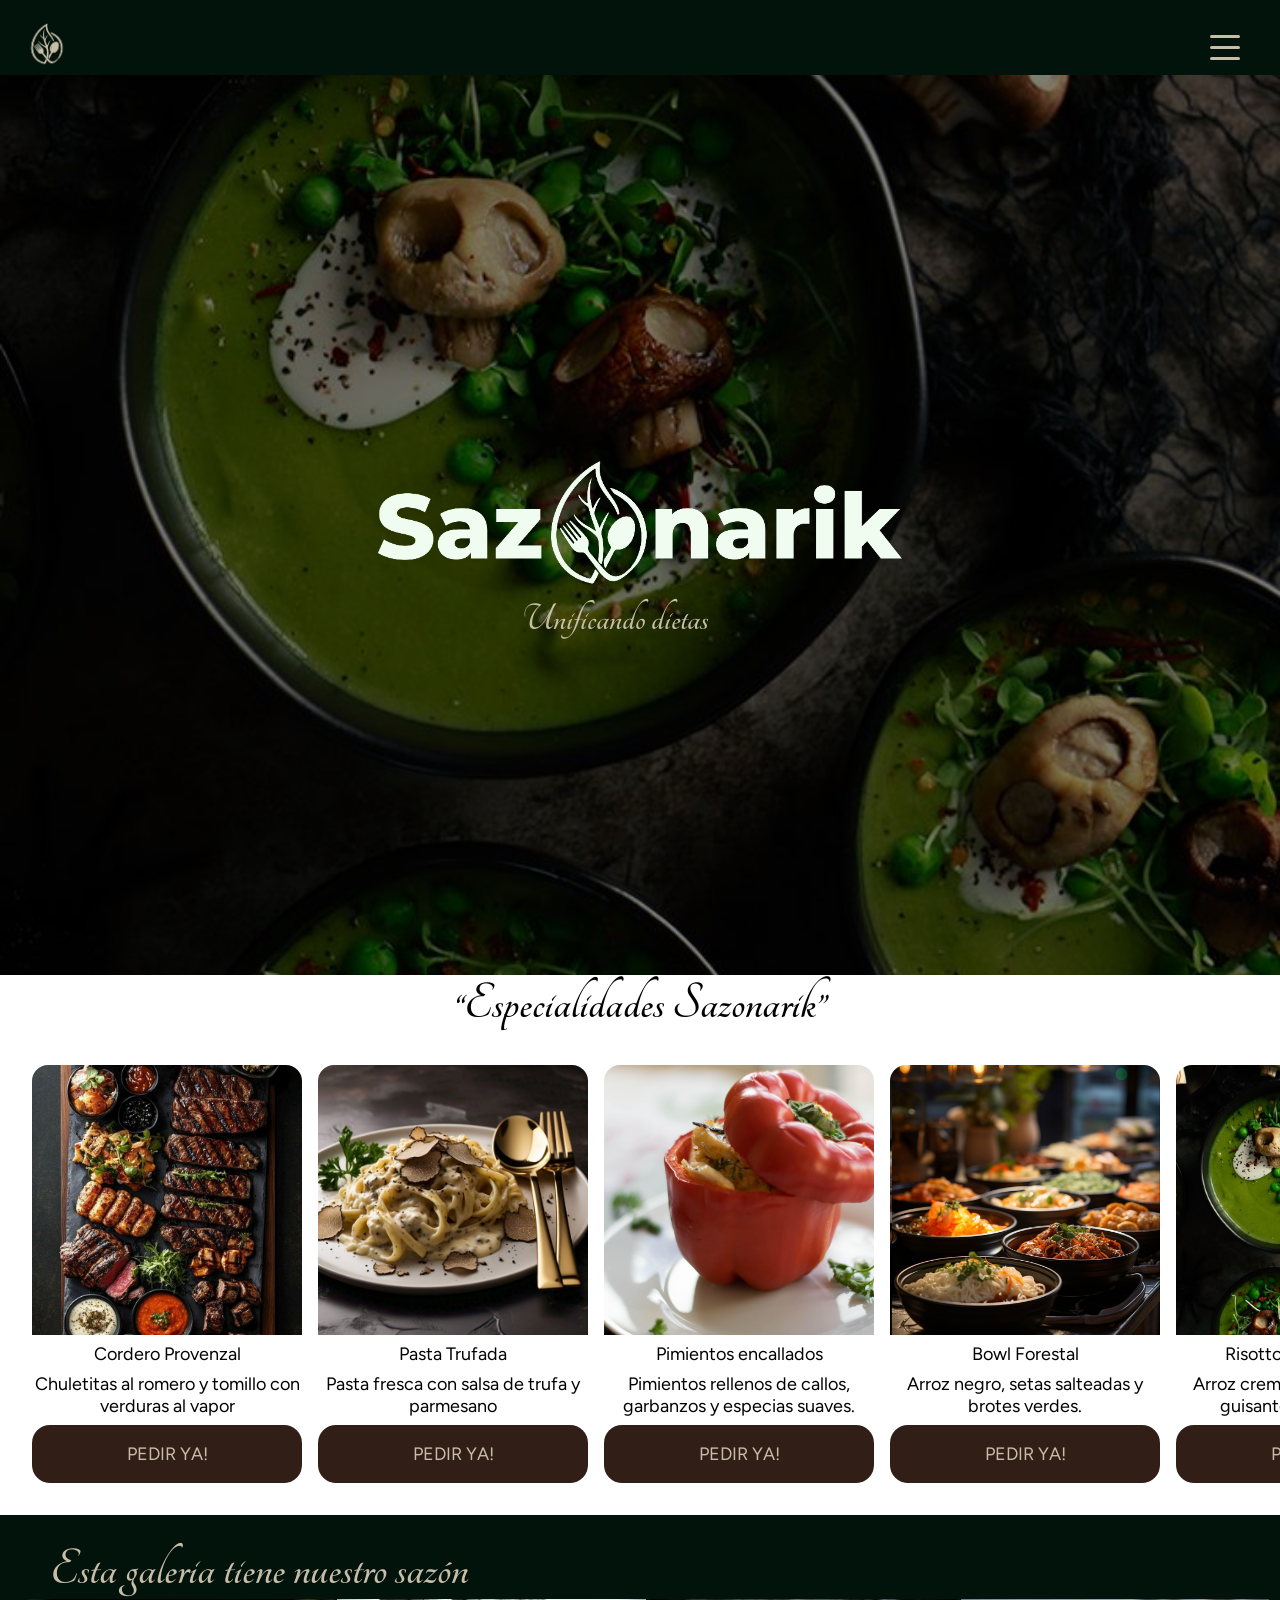
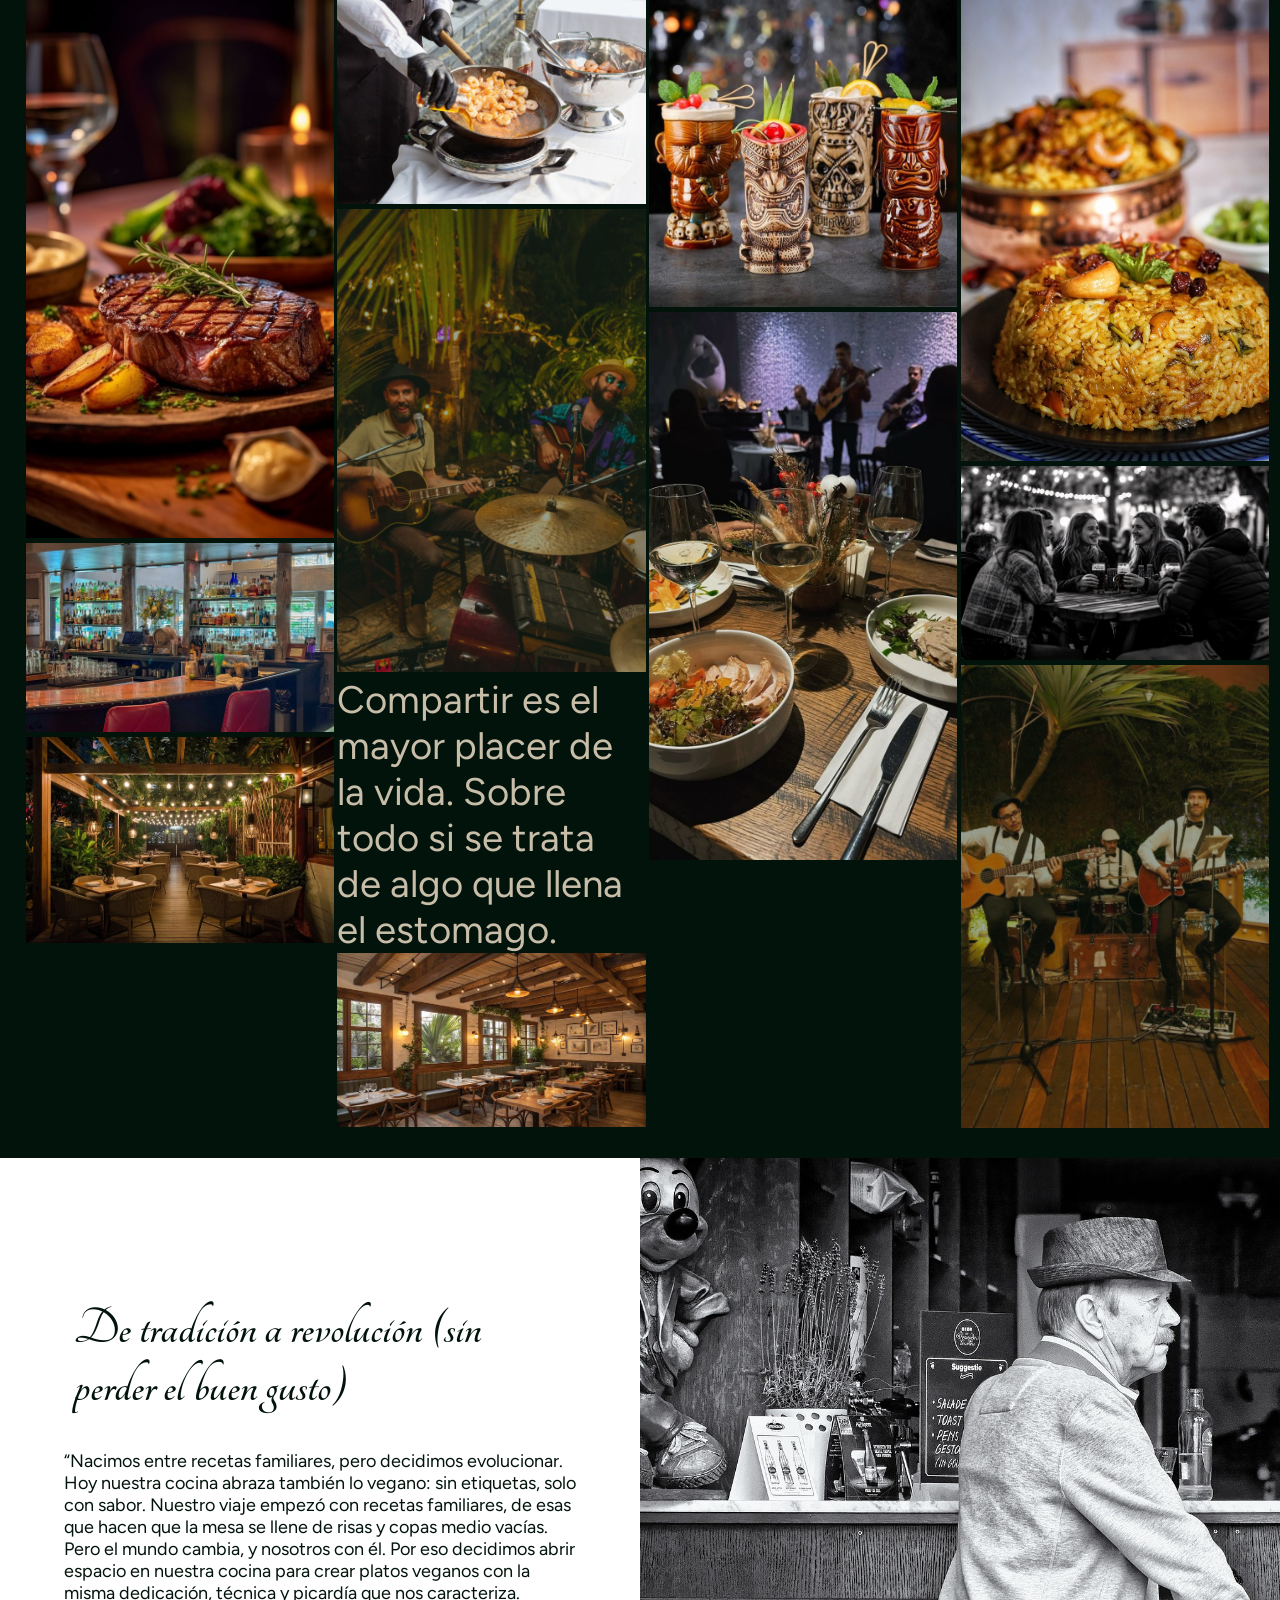
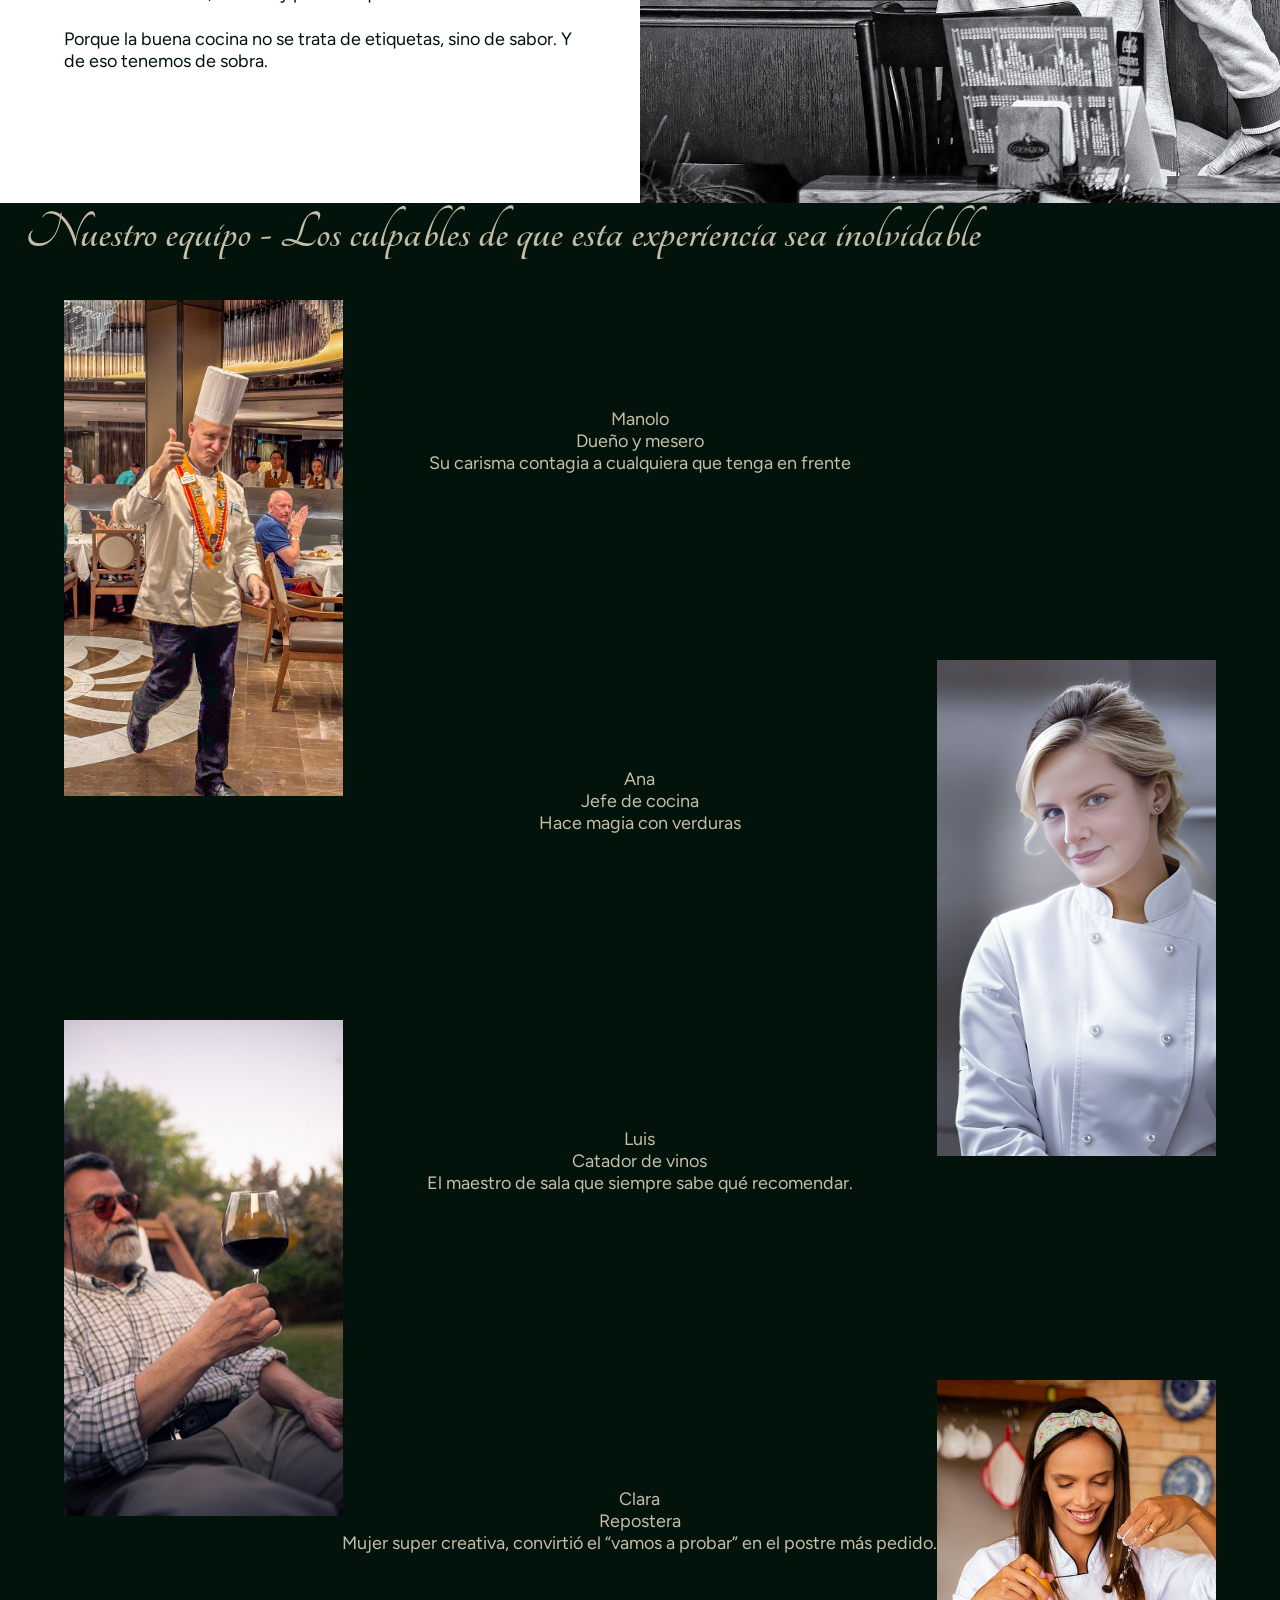
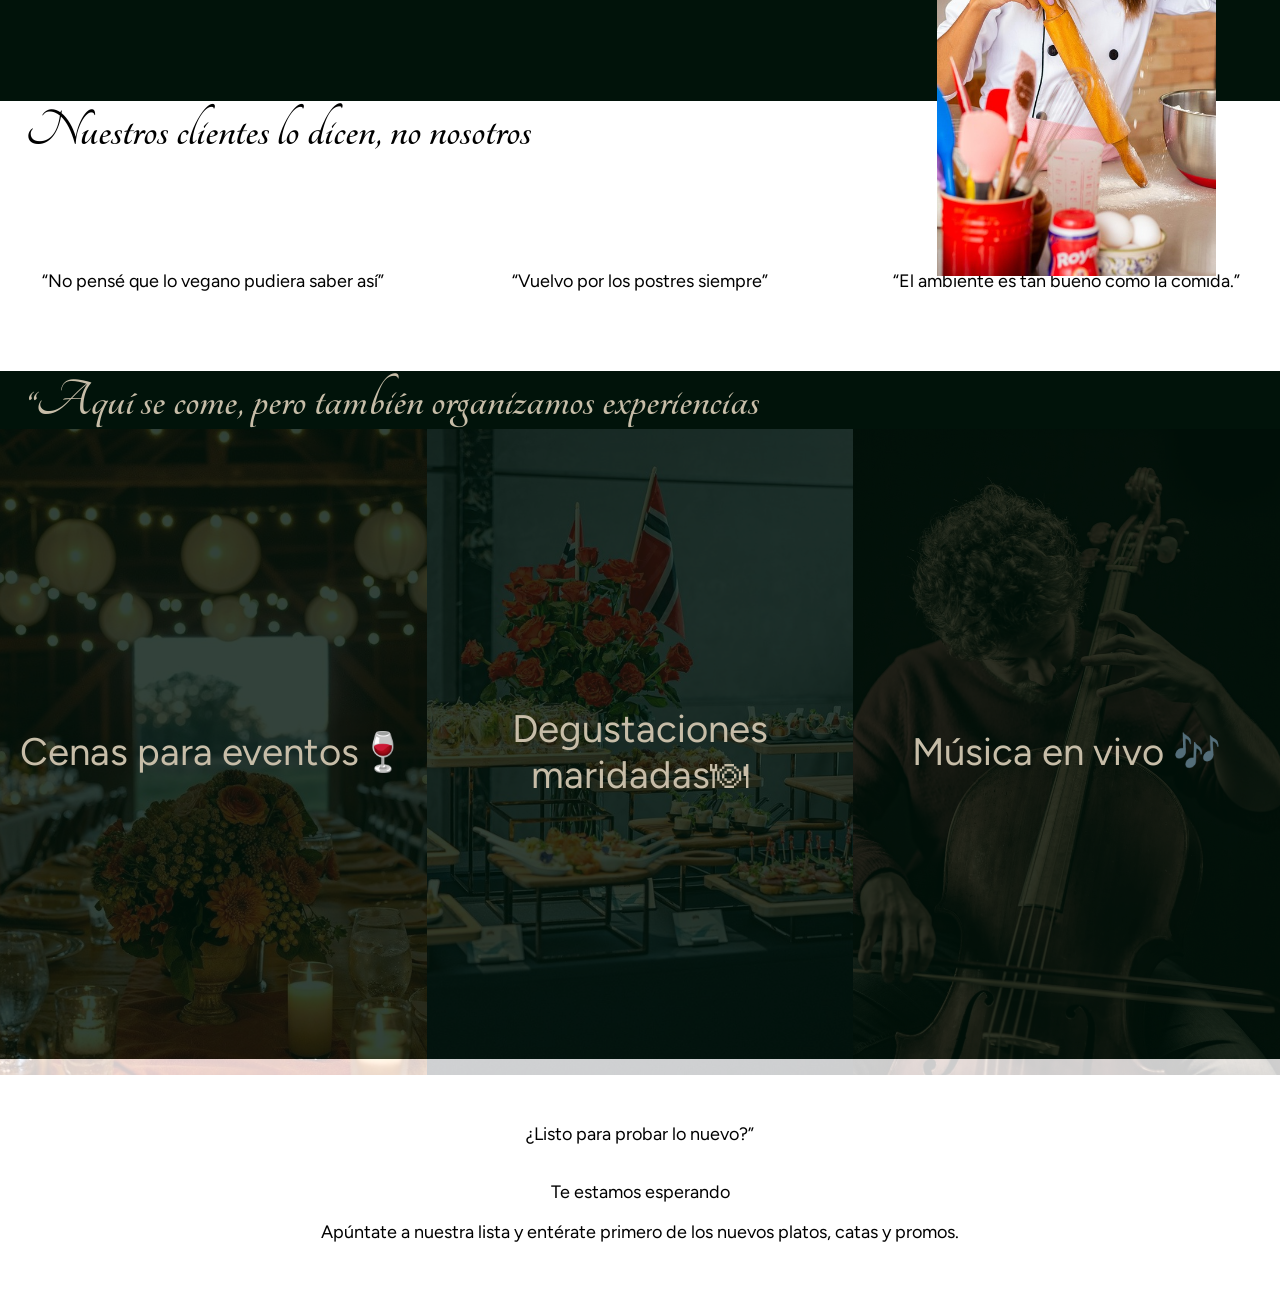
==== commit 4e89d0e9: "works 10-10" ====
--- a/index.html
+++ b/index.html
@@ -36,150 +36,73 @@
         </div>
     </header>
     <!-- HERO PRINCIPAL  -->
-        <main class="main main--index">
-    <section class="hero__principal" id="inicio">
-        <div class="hero__img">
-            <div class="filtro"></div>
-            <div class="hero__logo">
-                <p>Unificando dietas</p>
-                <a class="logo2" href="#">
-                    <img src="img/logo/sazonarik_logo.png" alt="">
-                </a>
-            </div>
-        </div>
-          </section>
-            <section class="destacados" id="sectiondestacados">
-                <h3 class="destacados__h3">“Especialidades Sazonarik”</h3>
-                <div class="destacados__carrusel">
-
-                    <section class="hero">
-                        <h2 class="hero__h2">Bienvenidos a Sazonarik, un restaurante donde el sabor no discrimina</h2>
-                        <p class="hero__p">“Aquí la comida se celebra, se disfruta, se comparte… y ahora tienes platos
-                            veganos
-                            que
-                            sorprenden.”</p>
-                        <p class="hero__cta">Tu plato favorito puede que ya tenga versión vegana. Spoiler: sabe brutal
-                        </p>
-                        <a href="#sectiondestacados" class="hero__menu">Reserva tu mesa</a>
-                        <a href="#sectiondestacados" class="hero__menu">Ver menú</a>
-                    </section>
-                    <section class="destacados" id="sectiondestacados">
-                        <h3 class="destacados__h3">“Especialidades Sazonarik”</h3>
-                        <div class="destacados__card">
-                            <img src="img/placeholder.webp" alt="" class="destacados__img">
-                            <p class="destacados__title">Cordero Provenzal</p>
-                            <span>Carnosas como te gustan</span>
-                            <a href="" class="destacados__link">Mira más</a>
-                        </div>
-                        <div class="destacados__card">
-                            <img src="img/placeholder.webp" alt="" class="destacados__img">
-                            <p class="destacados__title">Pasta Trufada</p>
-                            <span>Carnosas como te gustan</span>
-                            <a href="" class="destacados__link">Mira más</a>
-                        </div>
-                        <div class="destacados__card">
-                            <img src="img/placeholder.webp" alt="" class="destacados__img">
-                            <p class="destacados__title">Pimientos encallados</p>
-                            <span>Carnosas como te gustan</span>
-                            <a href="" class="destacados__link">Mira más</a>
-                        </div>
-                        <div class="destacados__card">
-                            <img src="img/placeholder.webp" alt="" class="destacados__img">
-                            <p class="destacados__title">Bowl Forestal</p>
-                            <span>Carnosas como te gustan</span>
-                            <a href="" class="destacados__link">Mira más</a>
-                        </div>
-                        <div class="destacados__card">
-                            <img src="img/placeholder.webp" alt="" class="destacados__img">
-                            <p class="destacados__title">Risotto Verde Intenso</p>
-                            <span>Carnosas como te gustan</span>
-                            <a href="" class="destacados__link">Mira más</a>
-                        </div>
-                </div>
-                <span class="destacados__cta">Aquí lo único difícil es decidir si compartes.</span>
-            </section>
-            <section class="gridexperiencie">
-                <h3 class="gridexperiencie__h3">Esta galeria se puede saborear</h3>
-                <div class="gridexperiencie__container">
-                    <img src="" alt="" class="gridexperiencie__image gridexperiencie__image--1">
-                    <img src="" alt="" class="gridexperiencie__image gridexperiencie__image--2">
-                    <img src="" alt="" class="gridexperiencie__image gridexperiencie__image--3">
-                    <img src="" alt="" class="gridexperiencie__image gridexperiencie__image--4">
-                    <img src="" alt="" class="gridexperiencie__image gridexperiencie__image--5">
-                    <img src="" alt="" class="gridexperiencie__image gridexperiencie__image--6">
-                    <img src="" alt="" class="gridexperiencie__image gridexperiencie__image--7">
-                    <img src="" alt="" class="gridexperiencie__image gridexperiencie__image--8">
-                    <img src="" alt="" class="gridexperiencie__image gridexperiencie__image--9">
-                    <img src="" alt="" class="gridexperiencie__image gridexperiencie__image--10">
-                </div>
-
-            </section>
-            <section class="historia section--dark">
-                <div class="historia__left">
-                    <h3 class="historia__h2">De tradición a revolución (sin perder el buen gusto)</h3>
-                    <p class="historia__p">“Nacimos entre recetas familiares, pero decidimos evolucionar. Hoy nuestra
-                        cocina abraza también lo vegano: sin etiquetas, solo con sabor.
-                        Nuestro viaje empezó con recetas familiares, de esas que hacen que la mesa se llene de risas y
-                        copas medio vacías. Pero el mundo cambia, y
-                        nosotros con él. Por eso decidimos abrir espacio en nuestra cocina para crear platos veganos con
-                        la misma dedicación, técnica y picardía que nos caracteriza.
-                    </p>
-                    <p class="historia__p">Porque la buena cocina no se trata de etiquetas, sino de sabor. Y de eso
-                        tenemos de sobra.</p>
+    <main class="main main--index">
+        <section class="hero__principal" id="inicio">
+            <div class="hero__img">
+                <div class="filtro"></div>
+                <div class="hero__logo">
+                    <p>Unificando dietas</p>
+                    <a class="logo2" href="#">
+                        <img src="img/logo/sazonarik_logo.png" alt="">
+                    </a>
                 </div>
             </div>
         </section>
         <section class="destacados" id="sectiondestacados">
             <h3 class="destacados__h3">“Especialidades Sazonarik”</h3>
-            <div class="destacados__card">
-                <img src="img/placeholder.webp" alt="" class="destacados__img">
-                <p class="destacados__title">Cordero Provenzal</p>
-                <span>Carnosas como te gustan</span>
-                <a href="" class="destacados__link">Mira más</a>
-            </div>
-            <div class="destacados__card">
-                <img src="img/placeholder.webp" alt="" class="destacados__img">
-                <p class="destacados__title">Pasta Trufada</p>
-                <span>Carnosas como te gustan</span>
-                <a href="" class="destacados__link">Mira más</a>
-            </div>
-            <div class="destacados__card">
-                <img src="img/placeholder.webp" alt="" class="destacados__img">
-                <p class="destacados__title">Pimientos encallados</p>
-                <span>Carnosas como te gustan</span>
-                <a href="" class="destacados__link">Mira más</a>
-            </div>
-            <div class="destacados__card">
-                <img src="img/placeholder.webp" alt="" class="destacados__img">
-                <p class="destacados__title">Bowl Forestal</p>
-                <span>Carnosas como te gustan</span>
-                <a href="" class="destacados__link">Mira más</a>
-            </div>
-            <div class="destacados__card">
-                <img src="img/placeholder.webp" alt="" class="destacados__img">
-                <p class="destacados__title">Risotto Verde Intenso</p>
-                <span>Carnosas como te gustan</span>
-                <a href="" class="destacados__link">Mira más</a>
-            </div>
-            </div>
-            <span class="destacados__cta">Aquí lo único difícil es decidir si compartes.</span>
-        </section>
-        <section class="gridexperiencie">
-            <h3 class="gridexperiencie__h3">Esta galeria se puede saborear</h3>
-            <div class="gridexperiencie__container">
-                <img src="" alt="" class="gridexperiencie__image gridexperiencie__image--1">
-                <img src="" alt="" class="gridexperiencie__image gridexperiencie__image--2">
-                <img src="" alt="" class="gridexperiencie__image gridexperiencie__image--3">
-                <img src="" alt="" class="gridexperiencie__image gridexperiencie__image--4">
-                <img src="" alt="" class="gridexperiencie__image gridexperiencie__image--5">
-                <img src="" alt="" class="gridexperiencie__image gridexperiencie__image--6">
-                <img src="" alt="" class="gridexperiencie__image gridexperiencie__image--7">
-                <img src="" alt="" class="gridexperiencie__image gridexperiencie__image--8">
-                <img src="" alt="" class="gridexperiencie__image gridexperiencie__image--9">
-                <img src="" alt="" class="gridexperiencie__image gridexperiencie__image--10">
+            <div class="destacados__carrusel">
+                <div class="destacados__group">
+                    <div class="destacados__card">
+                        <img src="img/comida/asado.jpg" alt="" class="destacados__img">
+                        <p class="destacados__title">Cordero Provenzal</p>
+                        <span>Chuletitas al romero y tomillo con verduras al vapor</span>
+                        <a href="" class="destacados__link">Pedir YA!</a>
+                    </div>
+                    <div class="destacados__card">
+                        <img src="img/comida/pasta-9637406_1280.jpg" alt="" class="destacados__img">
+                        <p class="destacados__title">Pasta Trufada</p>
+                        <span>Pasta fresca con salsa de trufa y parmesano</span>
+                        <a href="" class="destacados__link">Pedir YA!</a>
+                    </div>
+                    <div class="destacados__card">
+                        <img src="img/comida/stuffed-pepper-2255998_1280.jpg" alt="" class="destacados__img">
+                        <p class="destacados__title">Pimientos encallados</p>
+                        <span>Pimientos rellenos de callos, garbanzos y especias suaves.</span>
+                        <a href="" class="destacados__link">Pedir YA!</a>
+                    </div>
+                    <div class="destacados__card">
+                        <img src="img/comida/varios_platos.jpg" alt="" class="destacados__img">
+                        <p class="destacados__title">Bowl Forestal</p>
+                        <span>Arroz negro, setas salteadas y brotes verdes.</span>
+                        <a href="" class="destacados__link">Pedir YA!</a>
+                    </div>
+                    <div class="destacados__card">
+                        <img src="img/comida/sopa2.jpg" alt="" class="destacados__img">
+                        <p class="destacados__title">Risotto Verde Intenso</p>
+                        <span>Arroz cremoso con espinacas, guisantes y parmesano</span>
+                        <a href="" class="destacados__link">Pedir YA!</a>
+                    </div>
+                </div>
             </div>
         </section>
-        <section class="historia section--dark">
+        <section class="gridexperiencie section--dark">
+            <h3 class=" gridexperiencie__h3">Esta galeria tiene nuestro sazón</h3>
+            <div class="gridexperiencie__container">
+                <img src="img/comida/carne3.jpg" alt="" class="gridexperiencie__image gridexperiencie__image--10">
+                <img src="img/bar-8950560_1280.jpg" alt="" class="gridexperiencie__image gridexperiencie__image--3">
+                <img src="img/comedor/comedor1.jpg" alt="" class="gridexperiencie__image gridexperiencie__image--2">
+                <img src="img/food-9879117_1280.jpg" alt="" class="gridexperiencie__image gridexperiencie__image--5">
+                <img src="img/comedor/filtro/1.png" alt="" class="gridexperiencie__image gridexperiencie__image--1">
+                <span class="gridexperiencie__cta">Compartir es el mayor placer de la vida. Sobre todo si se trata de algo que llena el estomago.</span>
+                <img src="img/comedor/comedor2.jpg" alt="" class="gridexperiencie__image gridexperiencie__image--6">
+                <img src="img/bebidas/bebidas_tiki.jpg" alt="" class="gridexperiencie__image gridexperiencie__image--9">
+                <img src="img/comedor/3554bda2d9087101d5aae39c2c293f89.jpg" alt="" class="gridexperiencie__image gridexperiencie__image--4">
+                <img src="img/indian-restaurant-8266144_1280.jpg" alt="" class="gridexperiencie__image gridexperiencie__image--8">
+                <img src="img/ai-generated-9005137_1280.jpg" alt="" class="gridexperiencie__image gridexperiencie__image--11">
+                <img src="img/comedor/filtro/8.png" alt="" class="gridexperiencie__image gridexperiencie__image--7">
+            </div>
+        </section>
+        <section class="historia">
             <div class="historia__left">
                 <h3 class="historia__h2">De tradición a revolución (sin perder el buen gusto)</h3>
                 <p class="historia__p">“Nacimos entre recetas familiares, pero decidimos evolucionar. Hoy nuestra
@@ -193,36 +116,44 @@
                     tenemos de sobra.</p>
             </div>
             <div class="historia__right">
-                <img src="img/placeholder.webp" alt="" class="historia__img">
-                <img src="img/placeholder.webp" alt="" class="historia__img historia__img--up">
+                <img src="img/comedor/otrocomedor.jpg" alt="" class="historia__img">
+                <img src="img/antes-restaurante.jpg" alt="" class="historia__img historia__img--up">
             </div>
         </section>
-        <section class="team">
+        <section class="team section--dark">
             <h3 class="team__h3">Nuestro equipo - Los culpables de que esta experiencia sea inolvidable</h3>
             <article class="team__persona">
-                <img src="img/placeholder.webp" alt="" class="team__img">
-                <span class="team__name">Manolo</span>
-                <p class="team__cargo">Dueño y mesero</p>
-                <p class="team__description">Su carisma contagia a cualquiera que tenga en frente</p>
+                <div class="team__textos">
+                    <span class="team__name">Manolo</span>
+                    <p class="team__cargo">Dueño y mesero</p>
+                    <p class="team__description">Su carisma contagia a cualquiera que tenga en frente</p>
+                </div>
+                <img src="img/dueño.jpg" alt="" class="team__img team__img--left">
             </article>
             <article class="team__persona">
-                <span class="team__name">Ana</span>
-                <p class="team__cargo">Jefe de cocina</p>
-                <p class="team__description">Hace magia con verduras</p>
-                <img src="img/placeholder.webp" alt="" class="team__img">
+                <div class="team__textos">
+                    <span class="team__name">Ana</span>
+                    <p class="team__cargo">Jefe de cocina</p>
+                    <p class="team__description">Hace magia con verduras</p>
+                </div>
+                <img src="img/chef.jpg" alt="" class="team__img team__img--right">
             </article>
             <article class="team__persona">
-                <span class="team__name">Luis</span>
-                <p class="team__cargo">Catador de vinos</p>
-                <p class="team__description">El maestro de sala que siempre sabe qué recomendar.</p>
-                <img src="img/placeholder.webp" alt="" class="team__img">
+                <div class="team__textos">
+                    <span class="team__name">Luis</span>
+                    <p class="team__cargo">Catador de vinos</p>
+                    <p class="team__description">El maestro de sala que siempre sabe qué recomendar.</p>
+                </div>
+                <img src="img/taster.jpg" alt="" class="team__img team__img--left">
             </article>
             <article class="team__persona">
-                <span class="team__name">Clara</span>
-                <p class="team__cargo">Repostera</p>
-                <p class="team__description">Mujer super creativa, convirtió el “vamos a probar” en el postre más
-                    pedido.</p>
-                <img src="img/placeholder.webp" alt="" class="team__img">
+                <div class="team__textos">
+                    <span class="team__name">Clara</span>
+                    <p class="team__cargo">Repostera</p>
+                    <p class="team__description">Mujer super creativa, convirtió el “vamos a probar” en el postre más
+                        pedido.</p>
+                </div>
+                <img src="img/repostera.jpg" alt="" class="team__img team__img--right">
             </article>
         </section>
         <section class="testimonios">
@@ -233,12 +164,21 @@
                 <p class="testimonios__text">“El ambiente es tan bueno como la comida.”</p>
             </article>
         </section>
-        <section class="eventos">
-            <h3 class="eventos__h3">“Aquí se come, pero también se vive”</h3>
+        <section class="eventos section--dark">
+            <h3 class="eventos__h3">“Aquí se come, pero también organizamos experiencias</h3>
             <div class="eventos__grid">
-                <div class="eventos__img">Cena elegante 🍷</div>
-                <div class="eventos__img">Degustación maridada</div>
-                <div class="eventos__img">Música en vivo 🎶</div>
+                <div class="eventos__container">
+                    <p class="eventos__p">Cenas para eventos🍷</p>
+                    <img src="img/video-9825949_1280.jpg" alt="" class="eventos__img">
+                </div>
+                <div class="eventos__container">
+                    <p class="eventos__p">Degustaciones maridadas🍽</p>
+                    <img src="img/snack-9386425_1280.jpg" alt="" class="eventos__img">
+                </div>
+                <div class="eventos__container">
+                    <p class="eventos__p">Música en vivo 🎶</p>
+                    <img src="img/musician-4061567_1280.jpg" alt="" class="eventos__img">
+                </div>
             </div>
         </section>
         <section class="ctafinal">
--- a/style.css
+++ b/style.css
@@ -21,10 +21,9 @@
 :root {
     font-size: 18px;
     font-family: 'Figtree';
-    scrollbar-width: none;
     scroll-behavior: smooth;
     scroll-snap-type: y mandatory;
-    --verde-oscuro: #021C10;
+    --verde-oscuro: #01130a;
     --verde-apagado: #18311D;
     --verde-medio: #104C30;
     --verde-claro: #03812D;
@@ -40,6 +39,44 @@
     box-sizing: border-box;
 }
 
+*::-webkit-scrollbar {
+    display: none;
+}
+
+/* ////////  CLASES GLOBALES ///////////*/
+h1,
+h2,
+h3 {
+    position: relative;
+    display: inline;
+    font-family: 'TangerineBold';
+    overflow: hidden;
+    font-size: 3rem;
+    padding: 2%;
+    transition: 1s ease-in;
+}
+
+h1::after,
+h2::after,
+h3::after {
+    content: "";
+    border-bottom: 2px solid var(--verde-neon);
+    width: 100%;
+    opacity: 0;
+    position: absolute;
+    bottom: 16px;
+    left: 0;
+}
+
+.section--dark {
+    background-color: var(--verde-oscuro);
+    color: var(--naranja-pastel);
+}
+
+h2:hover::after {
+    opacity: 1;
+    /* border-bottom: 2px solid var(--verde-neon); */
+}
 
 /* /////////--------- HEADER -------- /////////*/
 
@@ -181,98 +218,60 @@
     color: var(--naranja-pastel);
 }
 
-
-
-/* a {
-    transition: border 1s ease-out cubic;
-}
-
-a:hover {
-    border: 2px solid #750075;
-} */
-
-
-
-
-
-.section--dark {
-    background-color: var(--verde-oscuro);
-    color: var(--naranja-pastel);
-}
-
-h1,
-h2,
-h3 {
-    position: relative;
-    display: inline;
-    overflow: hidden;
-}
-
-h1::after,
-h2::after,
-h3::after {
-    content: "";
-    border-bottom: 2px solid var(--verde-neon);
-    width: 100%;
-    position: absolute;
-    bottom: -1px;
-    left: -100%;
-    transition: 1s left ease;
-}
-
-/* h1:hover h1::after,
-h2:hover h2::after,
-h3:hover h3::after {
-    left: 0;
-    } */
-
-.menu__h2:hover::after {
-    left: 0%;
-}
-
 /* //////////////////// INDEX  ////////////////// */
 .main--index {
     min-height: 100vh;
 }
 
-.hero {
-    height: 64vh;
+.destacados {
     text-align: center;
-    background-image: url(img/vegano.jpg);
-    background-repeat: no-repeat;
-    background-size: cover;
-    background-position: center;
-    background-color: var(--verde-apagado);
-    display: flex;
-    flex-direction: column;
-    justify-content: center;
-    align-items: center;
-}
-
-.hero__h2 {
-    animation: hero__h2 0.5s ease-in;
 }
 
 .destacados__carrusel {
+    display: flex;
+    gap: 16px;
+    flex-wrap: nowrap;
+}
+
+.destacados__group {
     padding: 32px;
     display: flex;
     gap: 16px;
+    animation: spin 30s infinite linear;
 }
 
 .destacados__card {
+    flex: 0 0 15em;
     border-radius: 16px;
-    display: flex;
-    flex-direction: column;
-    align-items: center;
+    background-color: white;
+    overflow: hidden;
+    display: flex;
+    flex-direction: column;
+    justify-content: space-between;
     gap: 8px;
 }
 
 .destacados__img {
     width: 100%;
-}
+    object-fit: cover;
+    aspect-ratio: 1/1;
+}
+
+.destacados__link {
+    width: 100%;
+    color: var(--naranja-pastel);
+    text-decoration: none;
+    text-transform: uppercase;
+    padding: 1em;
+    border-radius: 1em;
+    background-color: var(--marron-oscuro);
+}
+
+.destacados__link:active {}
 
 .historia {
     display: flex;
+    color: var(--verde-oscuro);
 }
 
 .historia__left,
@@ -285,15 +284,19 @@
     flex-direction: column;
     justify-content: center;
     gap: 24px;
-    padding: 8vw;
+    padding: 5%;
 }
 
 .historia__right {
     position: relative;
+    top: 0;
 }
 
 .historia__img {
     width: 100%;
+    height: 100%;
+    aspect-ratio: 1 / 1;
+    object-fit: cover;
 }
 
 .historia__img--up {
@@ -301,24 +304,53 @@
     top: 0;
     right: 0;
     height: 100%;
-    animation: historia__img--up 0.5s ease-in 5s infinite;
-}
-
-.gridfood__container {
-    height: 70vh;
-    columns: 5;
-}
-
+    animation: historia__img--up 20s 5s infinite;
+}
+
+.gridexperiencie {
+    padding: 2vw;
+}
+
+.gridexperiencie__container {
+    position: relative;
+    columns: 4;
+}
+
+.gridexperiencie__image {
+    width: 105%;
+    transition: border 0.5s ease-in-out;
+}
+
+.gridexperiencie__image:hover {
+    border: 1px solid var(--verde-neon);
+}
+
+.gridexperiencie__cta {
+    font-size: 3vw;
+}
 
 .team__persona {
     position: relative;
     height: 40vh;
+    padding: 3vw;
+    display: flex;
+    justify-content: center;
+}
+
+.team__textos {
+    width: 50%;
+    display: flex;
+    flex-direction: column;
+    justify-content: center;
+    align-items: center;
+
 }
 
 .team__img {
     position: absolute;
-    top: -64px;
-    width: 30vw;
+    max-width: 279px;
+    aspect-ratio: 9 / 16;
+    object-fit: cover;
 }
 
 .team__img--left {
@@ -350,12 +382,45 @@
     grid-template-columns: repeat(3, 1fr);
 }
 
+.eventos__container {
+    position: relative;
+}
+
+.eventos__container:hover .eventos__p {
+    opacity: 0;
+}
+
+.eventos__container:hover .eventos__img {
+    opacity: 1;
+}
+
+.eventos__p {
+    position: absolute;
+    width: 100%;
+    height: 100%;
+    z-index: 1;
+    font-size: 3vw;
+    display: flex;
+    flex-direction: column;
+    justify-content: center;
+    text-align: center;
+    transition: opacity 0.5s ease-in;
+}
+
+.eventos__img {
+    width: 100%;
+    height: 100%;
+    object-fit: cover;
+    opacity: 0.2;
+    transition: opacity 0.5s ease-in;
+}
+
 .ctafinal {
-    height: 30vh;
+    padding: 5vw;
     display: flex;
     flex-direction: column;
     align-items: center;
-    justify-content: center;
+    gap: 1em;
 }
 
 /* //////////////////// MENU  ////////////////// */
@@ -394,18 +459,47 @@
     width: 100%;
 }
 
-/* ///////// CARRITO /////// */
-
 /* //////////////////// PEDIDO  ////////////////// */
 .main--pedido {
     display: flex;
     min-height: 100vh;
 }
 
-.producto {
+.pedido__aside,
+.pedido {
+    position: relative;
     width: 50%;
-    background-color: #021C10;
-}
+    padding: 5vw;
+}
+
+.pedido__img {
+    aspect-ratio: 1/1;
+    width: 100%;
+    position: sticky;
+    top: 3vh;
+    border-radius: 16px;
+}
+
+.pedido__form {
+    display: flex;
+    flex-direction: column;
+    gap: 8px;
+}
+
+.pedido__span {
+    font-weight: bold;
+}
+
+.pedido__btn {
+    padding: 16px;
+    border-radius: 16px;
+    background-color: var(--marron-oscuro);
+    color: white;
+    font-family: 'Figtree';
+    font-size: 0.8rem;
+}
+
+/* ///////// CARRITO /////// */
 
 .main__carrito {
     font-family: 'Figtree';
@@ -444,7 +538,7 @@
 }
 
 .progreso .step.completed::before {
-    
+
     position: absolute;
     bottom: -1px;
     left: 0;
@@ -538,27 +632,7 @@
     padding: 30px;
     border-radius: 8px;
     box-shadow: 0 4px 10px rgba(0, 0, 0, 0.1);
-} 
-
-
-@media (min-width: 992px) {
-    .formulario {
-        flex-direction: row;
-    }
-
-    .formulario__cont {
-        flex: 3;
-        order: 1;
-    }
-
-    .total__carrito {
-        flex: 2;
-        order: 2;
-    }
-
-   
-}
-
+}
 
 /* --- ESTILOS FINALES Y BOTONES --- */
 .cart-summary-box h3 {
@@ -625,19 +699,31 @@
     background-color: #d15a40;
 }
 
+/* //////////////////// KEYFRAMES  ////////////////// */
+@keyframes spin {
+    from {
+        translate: 0;
+    }
+
+    to {
+        translate: -100%;
+    }
+}
 
 @keyframes historia__img--up {
     0% {
         opacity: 1;
     }
 
+    50% {
+        opacity: 0;
+    }
+
     100% {
-        opacity: 0;
-    }
-}
-
-
-/* //////////////////// KEYFRAMES  ////////////////// */
+        opacity: 1;
+    }
+}
+
 @keyframes hero__h2 {
     0% {
         opacity: 0;
@@ -650,14 +736,54 @@
 
 
 /* //////////////////// MEDIAQUERIES  ////////////////// */
-@media (max-width: 768px) {}
+@media (min-width: 992px) {
+    .formulario {
+        flex-direction: row;
+    }
+
+    .formulario__cont {
+        flex: 3;
+        order: 1;
+    }
+
+    .total__carrito {
+        flex: 2;
+        order: 2;
+    }
+}
+
+@media (max-width: 768px) {
+    .gridexperiencie__container {
+        columns: 3;
+    }
+
+    .historia {
+        flex-direction: column;
+    }
+
+    .historia__left,
+    .historia__right {
+        width: 100%;
+    }
+
+    .eventos__grid {
+        grid-template-columns: 1fr;
+    }
+
+
+}
 
 @media (max-width: 425px) {
-    .destacados__grid {
-        grid-template-columns: 1fr;
-    }
-
-    .gridfood__container {
-        grid-template-columns: 1fr;
+    .gridexperiencie__container {
+        columns: 1;
+    }
+
+    .main--pedido {
+        flex-direction: column;
+    }
+
+    .pedido__aside,
+    .pedido {
+        width: 100%;
     }
 }
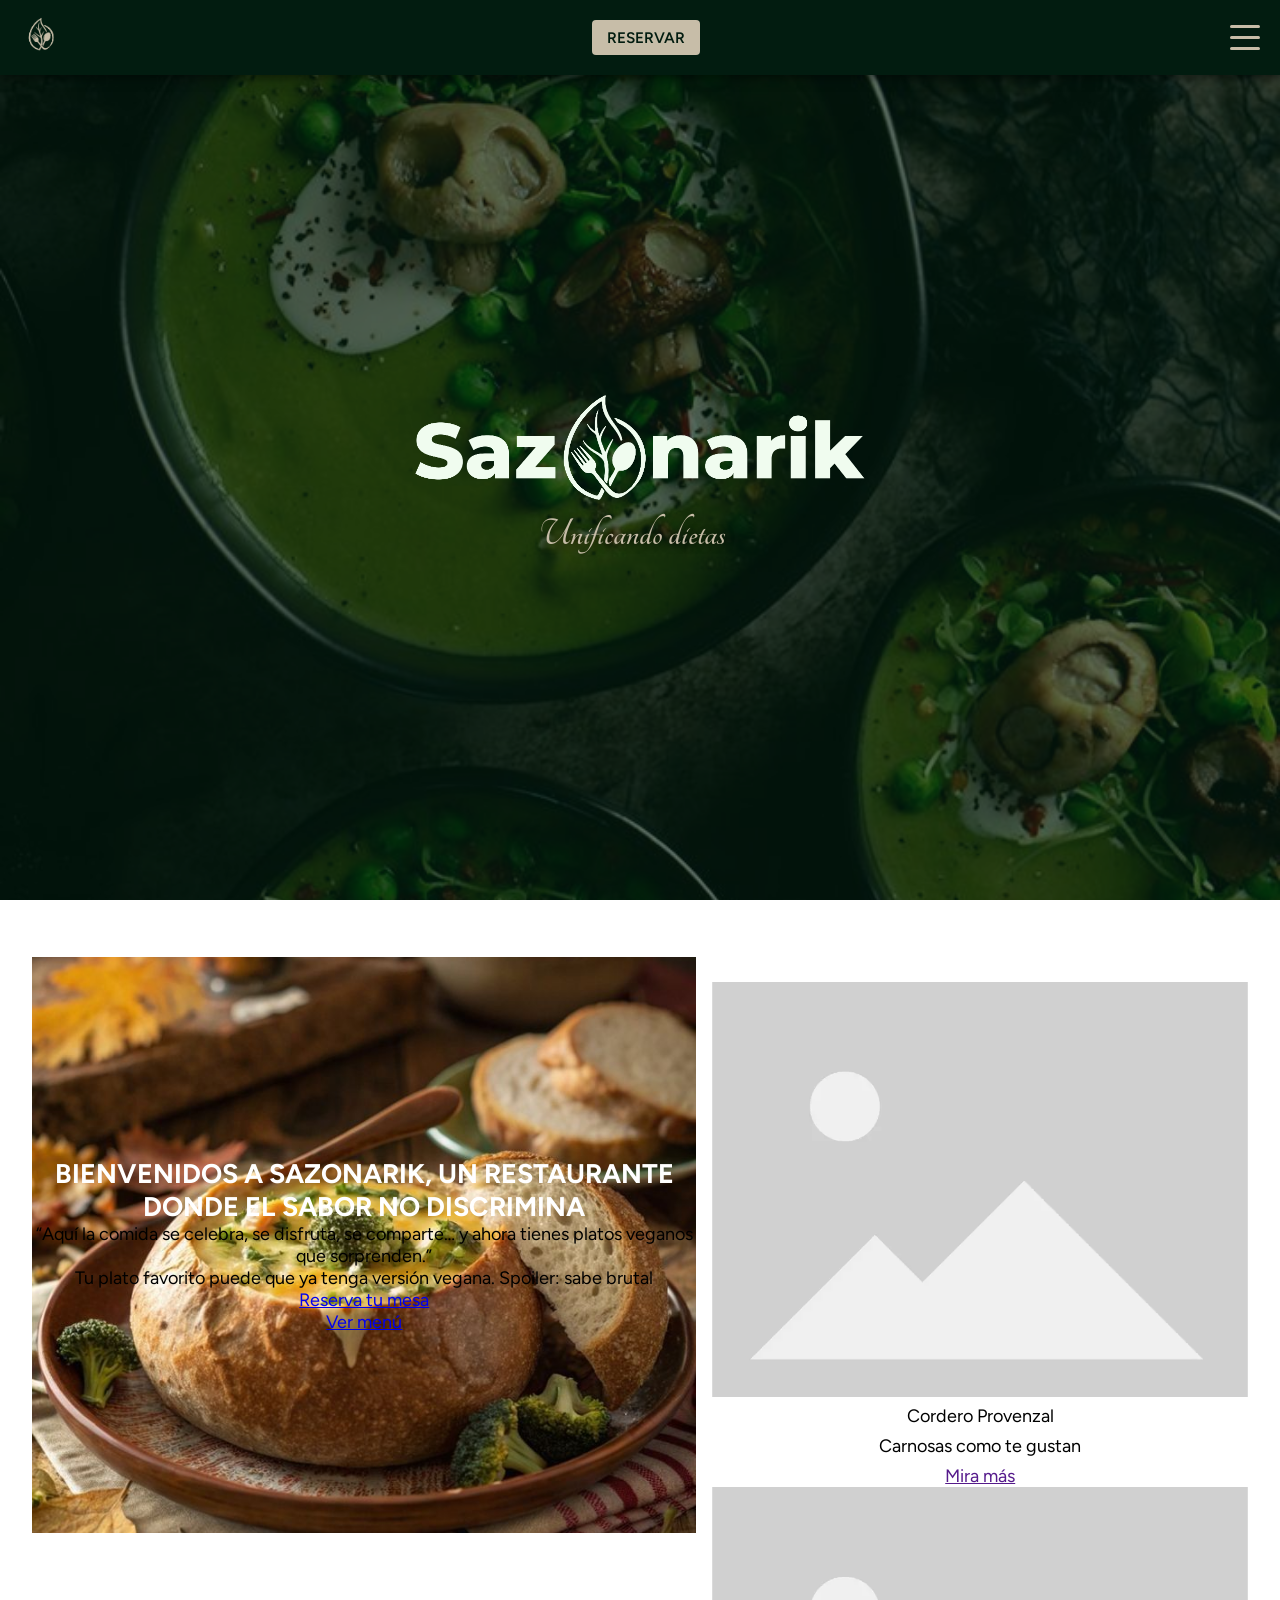
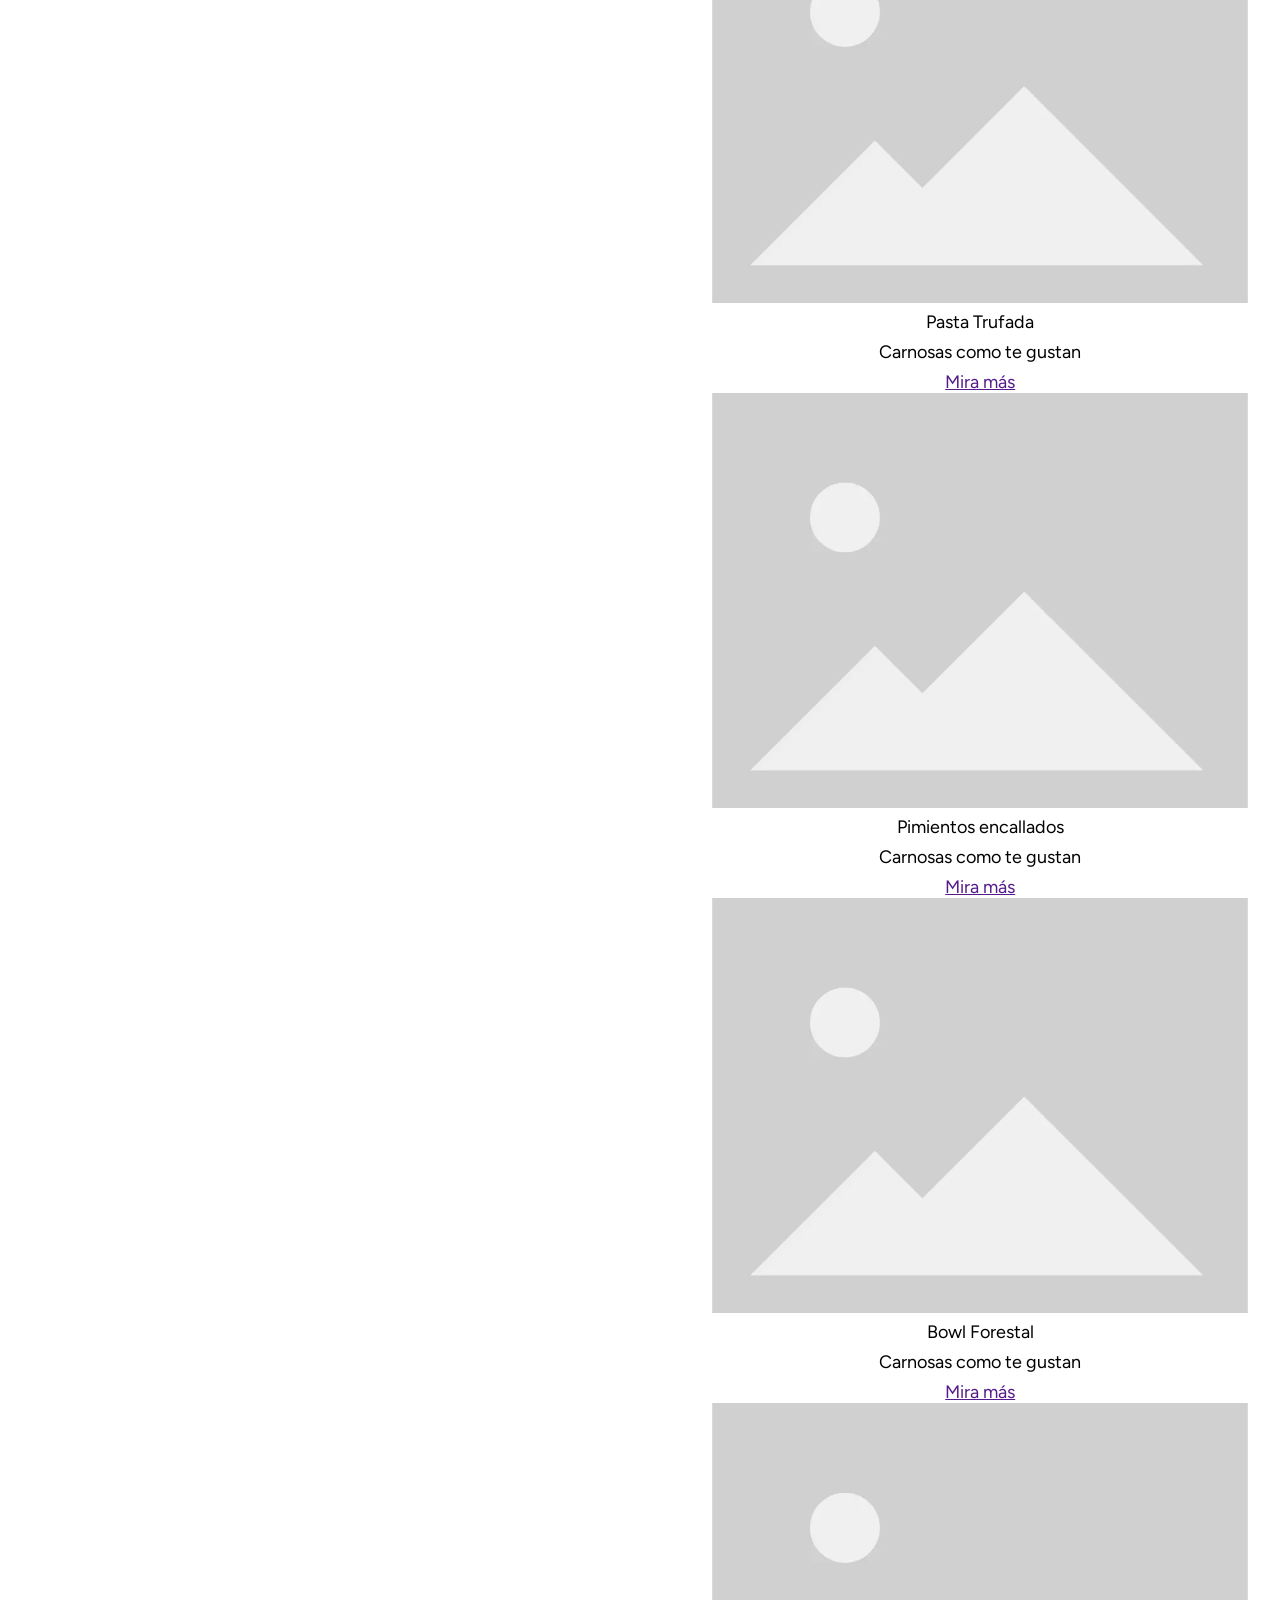
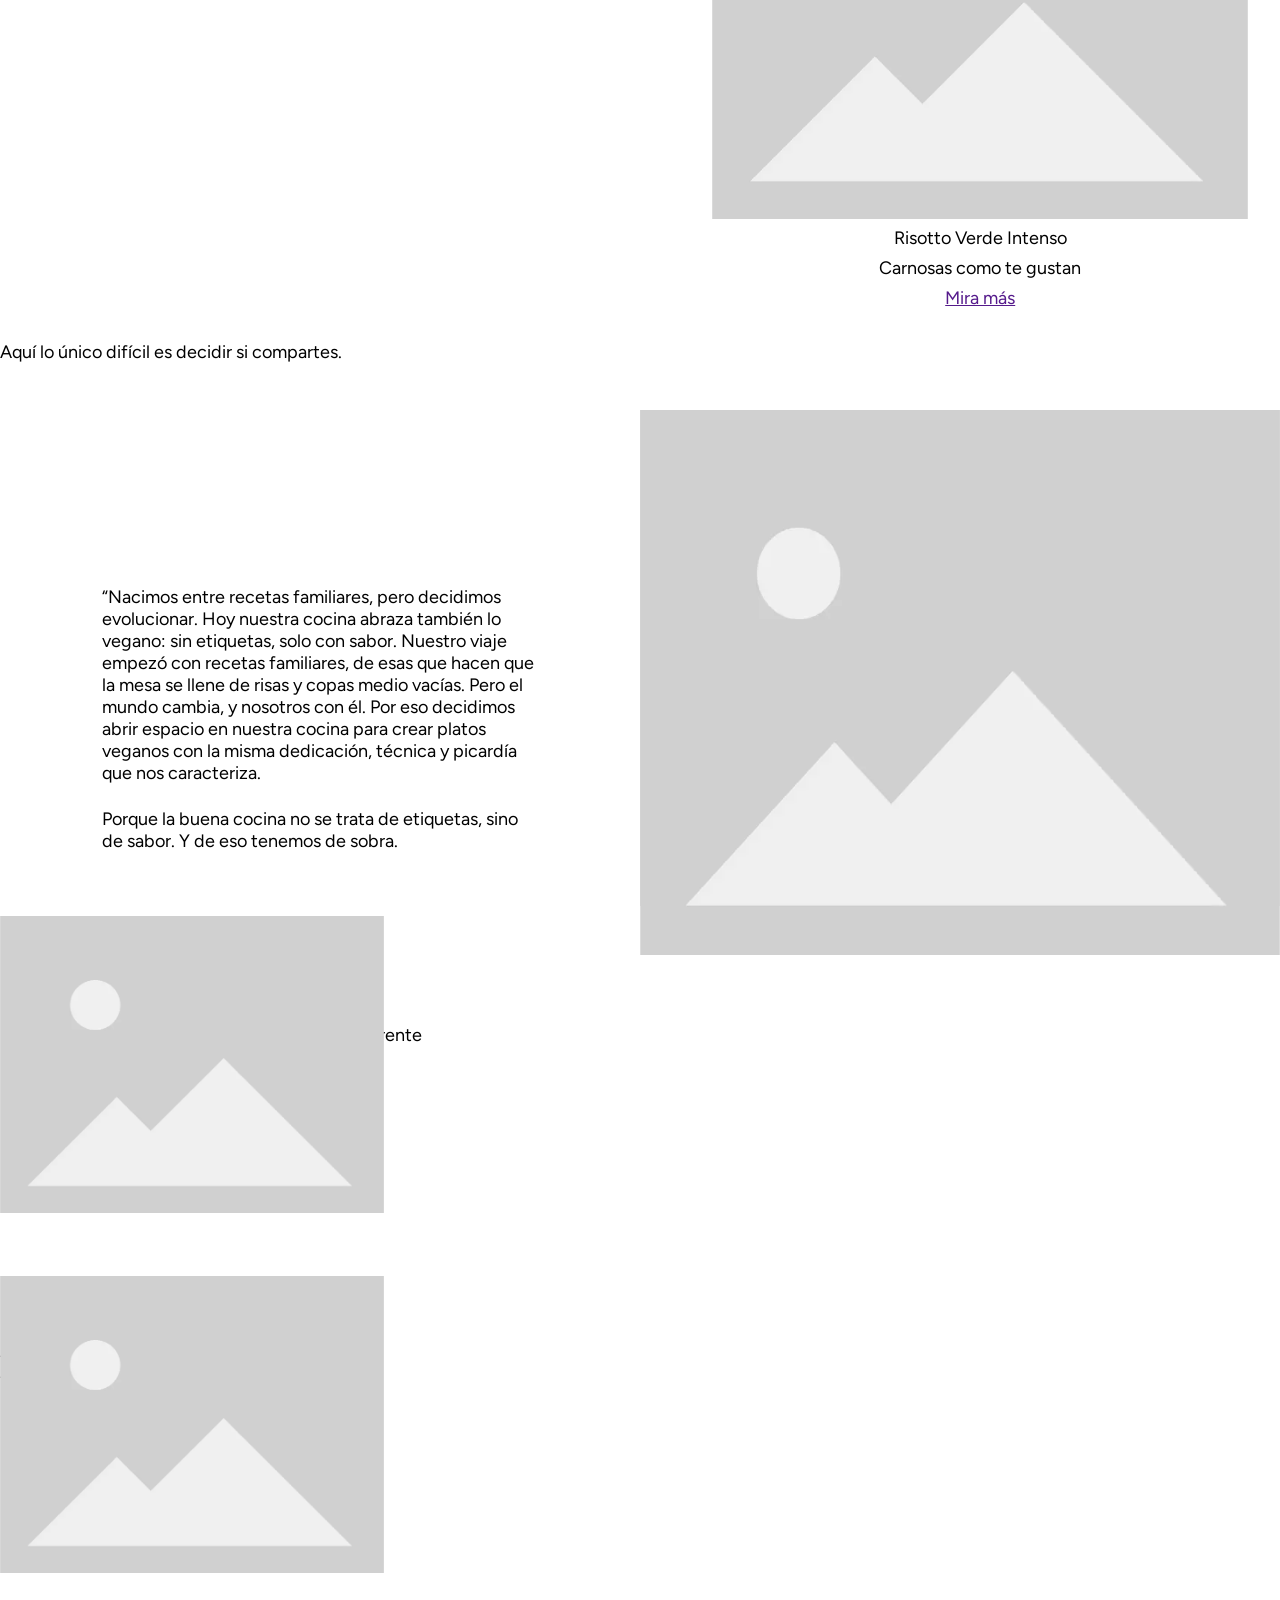
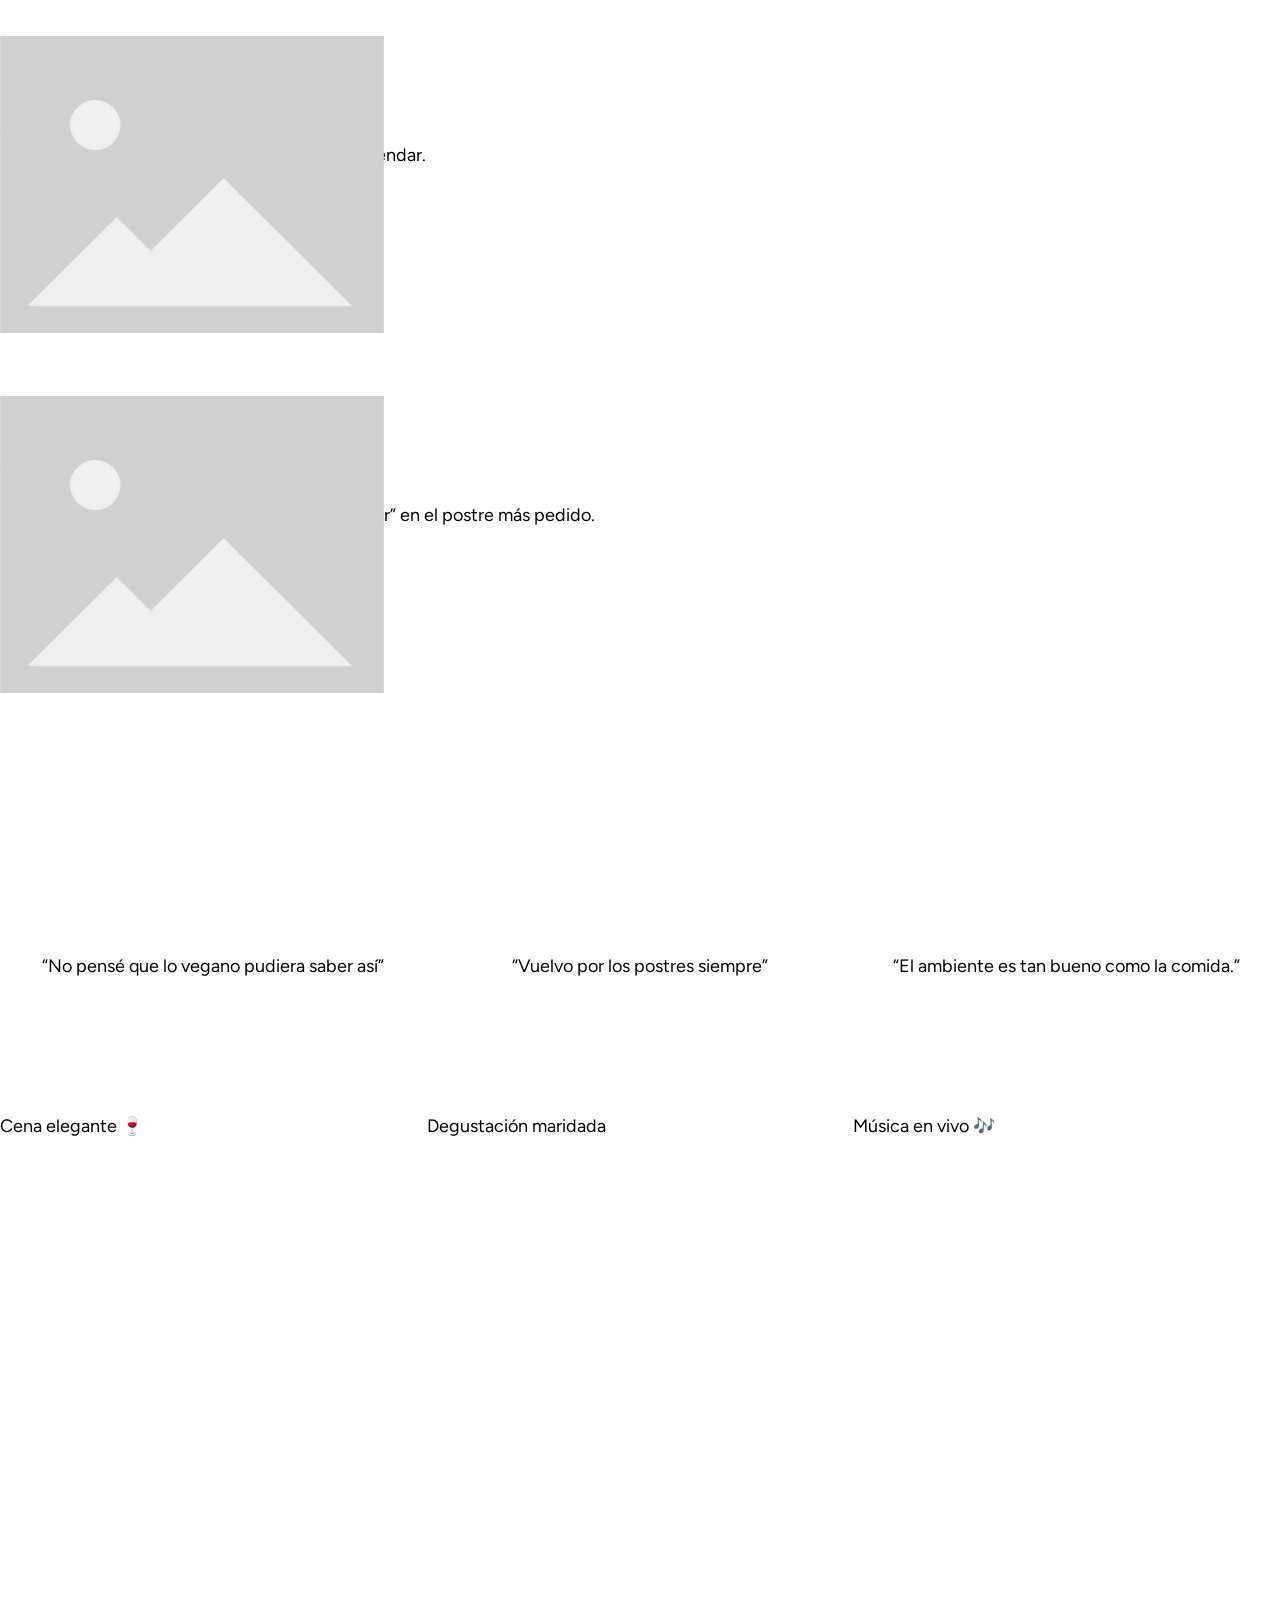
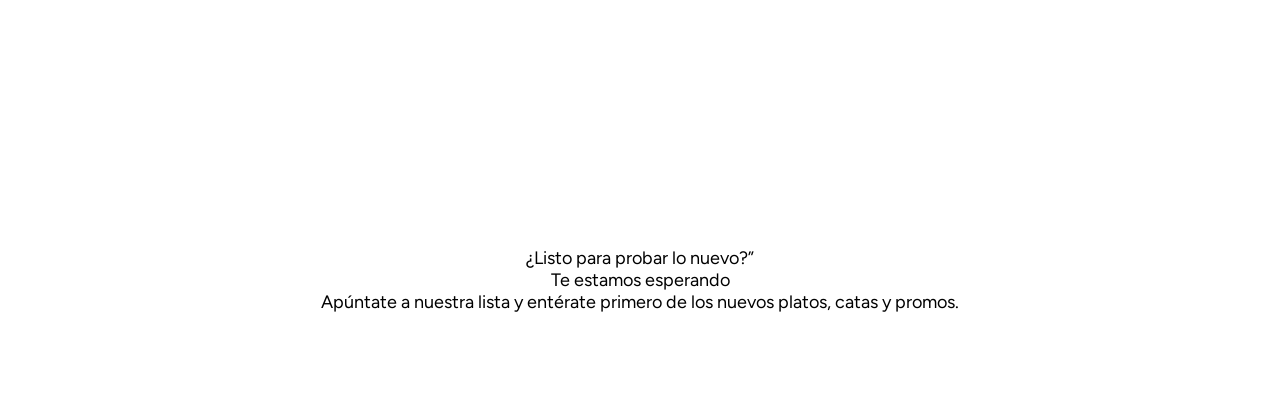
==== commit f0246837: "proyecto" ====
--- a/index.html
+++ b/index.html
@@ -13,9 +13,10 @@
     <header>
         <!-- HEADER -->
         <div class="main__header">
-            <a class="logo" href="#index.html">
+            <a class="logo" href="#">
                 <img src="img/logo/Logoblanco.png" alt="">
             </a>
+            <button class="reservar__header">Reservar</button>
             <!-- Checkbox invisible que controla el menú -->
             <input type="checkbox" id="menulabel" class="menu-checkbox" />
             <label for="menulabel" class="menu-btn">
@@ -23,173 +24,178 @@
                 <span></span>
                 <span></span>
             </label>
+
+
             <!-- MENÚ LATERAL -->
             <aside class="menu-side">
                 <nav class="menu-links">
-                    <a href="#inicio">Inicio</a>
-                    <a href="#menu">Menú</a>
+                    <a href="index.html">Inicio</a>
+                    <a href="menu.html">Menú</a>
                     <a href="reservas.html">Reservas</a>
-                    <a href="#blog">Blog</a>
-                    <a href="#pedidos">Pedidos / Domicilio</a>
+                    <a href="blog.html">Blog</a>
+                    <a href="pedido.html">Pedidos / Domicilio</a>
                 </nav>
             </aside>
         </div>
     </header>
+
+
+
+
     <!-- HERO PRINCIPAL  -->
-    <main class="main main--index">
-        <section class="hero__principal" id="inicio">
-            <div class="hero__img">
-                <div class="filtro"></div>
-                <div class="hero__logo">
-                    <p>Unificando dietas</p>
-                    <a class="logo2" href="#">
-                        <img src="img/logo/sazonarik_logo.png" alt="">
-                    </a>
-                </div>
+
+    <section class="hero__principal" id="inicio">
+        <div class="hero__img">
+            <div class="filtro"></div>
+            <div class="hero__logo">
+                <p>Unificando dietas</p>
+                <a class="logo2" href="#">
+                    <img src="img/logo/sazonarik_logo.png" alt="">
+                </a>
             </div>
-        </section>
-        <section class="destacados" id="sectiondestacados">
-            <h3 class="destacados__h3">“Especialidades Sazonarik”</h3>
-            <div class="destacados__carrusel">
-                <div class="destacados__group">
-                    <div class="destacados__card">
-                        <img src="img/comida/asado.jpg" alt="" class="destacados__img">
-                        <p class="destacados__title">Cordero Provenzal</p>
-                        <span>Chuletitas al romero y tomillo con verduras al vapor</span>
-                        <a href="" class="destacados__link">Pedir YA!</a>
-                    </div>
-                    <div class="destacados__card">
-                        <img src="img/comida/pasta-9637406_1280.jpg" alt="" class="destacados__img">
-                        <p class="destacados__title">Pasta Trufada</p>
-                        <span>Pasta fresca con salsa de trufa y parmesano</span>
-                        <a href="" class="destacados__link">Pedir YA!</a>
-                    </div>
-                    <div class="destacados__card">
-                        <img src="img/comida/stuffed-pepper-2255998_1280.jpg" alt="" class="destacados__img">
-                        <p class="destacados__title">Pimientos encallados</p>
-                        <span>Pimientos rellenos de callos, garbanzos y especias suaves.</span>
-                        <a href="" class="destacados__link">Pedir YA!</a>
-                    </div>
-                    <div class="destacados__card">
-                        <img src="img/comida/varios_platos.jpg" alt="" class="destacados__img">
-                        <p class="destacados__title">Bowl Forestal</p>
-                        <span>Arroz negro, setas salteadas y brotes verdes.</span>
-                        <a href="" class="destacados__link">Pedir YA!</a>
-                    </div>
-                    <div class="destacados__card">
-                        <img src="img/comida/sopa2.jpg" alt="" class="destacados__img">
-                        <p class="destacados__title">Risotto Verde Intenso</p>
-                        <span>Arroz cremoso con espinacas, guisantes y parmesano</span>
-                        <a href="" class="destacados__link">Pedir YA!</a>
-                    </div>
-                </div>
-            </div>
-        </section>
-        <section class="gridexperiencie section--dark">
-            <h3 class=" gridexperiencie__h3">Esta galeria tiene nuestro sazón</h3>
-            <div class="gridexperiencie__container">
-                <img src="img/comida/carne3.jpg" alt="" class="gridexperiencie__image gridexperiencie__image--10">
-                <img src="img/bar-8950560_1280.jpg" alt="" class="gridexperiencie__image gridexperiencie__image--3">
-                <img src="img/comedor/comedor1.jpg" alt="" class="gridexperiencie__image gridexperiencie__image--2">
-                <img src="img/food-9879117_1280.jpg" alt="" class="gridexperiencie__image gridexperiencie__image--5">
-                <img src="img/comedor/filtro/1.png" alt="" class="gridexperiencie__image gridexperiencie__image--1">
-                <span class="gridexperiencie__cta">Compartir es el mayor placer de la vida. Sobre todo si se trata de algo que llena el estomago.</span>
-                <img src="img/comedor/comedor2.jpg" alt="" class="gridexperiencie__image gridexperiencie__image--6">
-                <img src="img/bebidas/bebidas_tiki.jpg" alt="" class="gridexperiencie__image gridexperiencie__image--9">
-                <img src="img/comedor/3554bda2d9087101d5aae39c2c293f89.jpg" alt="" class="gridexperiencie__image gridexperiencie__image--4">
-                <img src="img/indian-restaurant-8266144_1280.jpg" alt="" class="gridexperiencie__image gridexperiencie__image--8">
-                <img src="img/ai-generated-9005137_1280.jpg" alt="" class="gridexperiencie__image gridexperiencie__image--11">
-                <img src="img/comedor/filtro/8.png" alt="" class="gridexperiencie__image gridexperiencie__image--7">
-            </div>
-        </section>
-        <section class="historia">
-            <div class="historia__left">
-                <h3 class="historia__h2">De tradición a revolución (sin perder el buen gusto)</h3>
-                <p class="historia__p">“Nacimos entre recetas familiares, pero decidimos evolucionar. Hoy nuestra
-                    cocina abraza también lo vegano: sin etiquetas, solo con sabor.
-                    Nuestro viaje empezó con recetas familiares, de esas que hacen que la mesa se llene de risas y
-                    copas medio vacías. Pero el mundo cambia, y
-                    nosotros con él. Por eso decidimos abrir espacio en nuestra cocina para crear platos veganos con
-                    la misma dedicación, técnica y picardía que nos caracteriza.
-                </p>
-                <p class="historia__p">Porque la buena cocina no se trata de etiquetas, sino de sabor. Y de eso
-                    tenemos de sobra.</p>
-            </div>
-            <div class="historia__right">
-                <img src="img/comedor/otrocomedor.jpg" alt="" class="historia__img">
-                <img src="img/antes-restaurante.jpg" alt="" class="historia__img historia__img--up">
-            </div>
-        </section>
-        <section class="team section--dark">
-            <h3 class="team__h3">Nuestro equipo - Los culpables de que esta experiencia sea inolvidable</h3>
-            <article class="team__persona">
-                <div class="team__textos">
+        </div>
+
+
+        <main class="main main--index">
+
+            <section class="destacados" id="sectiondestacados">
+                <h3 class="destacados__h3">“Especialidades Sazonarik”</h3>
+                <div class="destacados__carrusel">
+
+                    <section class="hero">
+                        <h2 class="hero__h2">Bienvenidos a Sazonarik, un restaurante donde el sabor no discrimina</h2>
+                        <p class="hero__p">“Aquí la comida se celebra, se disfruta, se comparte… y ahora tienes platos
+                            veganos
+                            que
+                            sorprenden.”</p>
+                        <p class="hero__cta">Tu plato favorito puede que ya tenga versión vegana. Spoiler: sabe brutal
+                        </p>
+                        <a href="#sectiondestacados" class="hero__menu">Reserva tu mesa</a>
+                        <a href="#sectiondestacados" class="hero__menu">Ver menú</a>
+                    </section>
+                    <section class="destacados" id="sectiondestacados">
+                        <h3 class="destacados__h3">“Especialidades Sazonarik”</h3>
+                        <div class="destacados__card">
+                            <img src="img/placeholder.webp" alt="" class="destacados__img">
+                            <p class="destacados__title">Cordero Provenzal</p>
+                            <span>Carnosas como te gustan</span>
+                            <a href="" class="destacados__link">Mira más</a>
+                        </div>
+                        <div class="destacados__card">
+                            <img src="img/placeholder.webp" alt="" class="destacados__img">
+                            <p class="destacados__title">Pasta Trufada</p>
+                            <span>Carnosas como te gustan</span>
+                            <a href="" class="destacados__link">Mira más</a>
+                        </div>
+                        <div class="destacados__card">
+                            <img src="img/placeholder.webp" alt="" class="destacados__img">
+                            <p class="destacados__title">Pimientos encallados</p>
+                            <span>Carnosas como te gustan</span>
+                            <a href="" class="destacados__link">Mira más</a>
+                        </div>
+                        <div class="destacados__card">
+                            <img src="img/placeholder.webp" alt="" class="destacados__img">
+                            <p class="destacados__title">Bowl Forestal</p>
+                            <span>Carnosas como te gustan</span>
+                            <a href="" class="destacados__link">Mira más</a>
+                        </div>
+                        <div class="destacados__card">
+                            <img src="img/placeholder.webp" alt="" class="destacados__img">
+                            <p class="destacados__title">Risotto Verde Intenso</p>
+                            <span>Carnosas como te gustan</span>
+                            <a href="" class="destacados__link">Mira más</a>
+                        </div>
+                </div>
+                <span class="destacados__cta">Aquí lo único difícil es decidir si compartes.</span>
+            </section>
+            <section class="gridexperiencie">
+                <h3 class="gridexperiencie__h3">Esta galeria se puede saborear</h3>
+                <div class="gridexperiencie__container">
+                    <img src="" alt="" class="gridexperiencie__image gridexperiencie__image--1">
+                    <img src="" alt="" class="gridexperiencie__image gridexperiencie__image--2">
+                    <img src="" alt="" class="gridexperiencie__image gridexperiencie__image--3">
+                    <img src="" alt="" class="gridexperiencie__image gridexperiencie__image--4">
+                    <img src="" alt="" class="gridexperiencie__image gridexperiencie__image--5">
+                    <img src="" alt="" class="gridexperiencie__image gridexperiencie__image--6">
+                    <img src="" alt="" class="gridexperiencie__image gridexperiencie__image--7">
+                    <img src="" alt="" class="gridexperiencie__image gridexperiencie__image--8">
+                    <img src="" alt="" class="gridexperiencie__image gridexperiencie__image--9">
+                    <img src="" alt="" class="gridexperiencie__image gridexperiencie__image--10">
+                </div>
+
+            </section>
+            <section class="historia section--dark">
+                <div class="historia__left">
+                    <h3 class="historia__h2">De tradición a revolución (sin perder el buen gusto)</h3>
+                    <p class="historia__p">“Nacimos entre recetas familiares, pero decidimos evolucionar. Hoy nuestra
+                        cocina abraza también lo vegano: sin etiquetas, solo con sabor.
+                        Nuestro viaje empezó con recetas familiares, de esas que hacen que la mesa se llene de risas y
+                        copas medio vacías. Pero el mundo cambia, y
+                        nosotros con él. Por eso decidimos abrir espacio en nuestra cocina para crear platos veganos con
+                        la misma dedicación, técnica y picardía que nos caracteriza.
+                    </p>
+                    <p class="historia__p">Porque la buena cocina no se trata de etiquetas, sino de sabor. Y de eso
+                        tenemos de sobra.</p>
+                </div>
+                <div class="historia__right">
+                    <img src="img/placeholder.webp" alt="" class="historia__img">
+                    <img src="img/placeholder.webp" alt="" class="historia__img historia__img--up">
+                </div>
+
+            </section>
+            <section class="team">
+                <h3 class="team__h3">Nuestro equipo - Los culpables de que esta experiencia sea inolvidable</h3>
+                <article class="team__persona">
+                    <img src="img/placeholder.webp" alt="" class="team__img">
                     <span class="team__name">Manolo</span>
                     <p class="team__cargo">Dueño y mesero</p>
                     <p class="team__description">Su carisma contagia a cualquiera que tenga en frente</p>
-                </div>
-                <img src="img/dueño.jpg" alt="" class="team__img team__img--left">
-            </article>
-            <article class="team__persona">
-                <div class="team__textos">
+                </article>
+                <article class="team__persona">
                     <span class="team__name">Ana</span>
                     <p class="team__cargo">Jefe de cocina</p>
                     <p class="team__description">Hace magia con verduras</p>
-                </div>
-                <img src="img/chef.jpg" alt="" class="team__img team__img--right">
-            </article>
-            <article class="team__persona">
-                <div class="team__textos">
+                    <img src="img/placeholder.webp" alt="" class="team__img">
+                </article>
+                <article class="team__persona">
                     <span class="team__name">Luis</span>
                     <p class="team__cargo">Catador de vinos</p>
                     <p class="team__description">El maestro de sala que siempre sabe qué recomendar.</p>
-                </div>
-                <img src="img/taster.jpg" alt="" class="team__img team__img--left">
-            </article>
-            <article class="team__persona">
-                <div class="team__textos">
+                    <img src="img/placeholder.webp" alt="" class="team__img">
+                </article>
+                <article class="team__persona">
                     <span class="team__name">Clara</span>
                     <p class="team__cargo">Repostera</p>
                     <p class="team__description">Mujer super creativa, convirtió el “vamos a probar” en el postre más
                         pedido.</p>
-                </div>
-                <img src="img/repostera.jpg" alt="" class="team__img team__img--right">
-            </article>
-        </section>
-        <section class="testimonios">
-            <h3 class="testimonios__h3">Nuestros clientes lo dicen, no nosotros</h3>
-            <article class="testimonios__carrusel">
-                <p class="testimonios__text">“No pensé que lo vegano pudiera saber así”</p>
-                <p class="testimonios__text">“Vuelvo por los postres siempre”</p>
-                <p class="testimonios__text">“El ambiente es tan bueno como la comida.”</p>
-            </article>
-        </section>
-        <section class="eventos section--dark">
-            <h3 class="eventos__h3">“Aquí se come, pero también organizamos experiencias</h3>
-            <div class="eventos__grid">
-                <div class="eventos__container">
-                    <p class="eventos__p">Cenas para eventos🍷</p>
-                    <img src="img/video-9825949_1280.jpg" alt="" class="eventos__img">
-                </div>
-                <div class="eventos__container">
-                    <p class="eventos__p">Degustaciones maridadas🍽</p>
-                    <img src="img/snack-9386425_1280.jpg" alt="" class="eventos__img">
-                </div>
-                <div class="eventos__container">
-                    <p class="eventos__p">Música en vivo 🎶</p>
-                    <img src="img/musician-4061567_1280.jpg" alt="" class="eventos__img">
-                </div>
-            </div>
-        </section>
-        <section class="ctafinal">
-            <p>¿Listo para probar lo nuevo?”</p>
-            <a href=""></a>
-            <span>Te estamos esperando</span>
-            <p>Apúntate a nuestra lista y entérate primero de los nuevos platos, catas y promos.</p>
-        </section>
-    </main>
-    <footer class="footer"></footer>
-    <!-- <script src="script.js"></script> -->
+                    <img src="img/placeholder.webp" alt="" class="team__img">
+                </article>
+            </section>
+            <section class="testimonios">
+                <h3 class="testimonios__h3">Nuestros clientes lo dicen, no nosotros</h3>
+                <article class="testimonios__carrusel">
+                    <p class="testimonios__text">“No pensé que lo vegano pudiera saber así”</p>
+                    <p class="testimonios__text">“Vuelvo por los postres siempre”</p>
+                    <p class="testimonios__text">“El ambiente es tan bueno como la comida.”</p>
+                </article>
+            </section>
+            <section class="eventos">
+                <h3 class="eventos__h3">“Aquí se come, pero también se vive”</h3>
+                <div class="eventos__grid">
+                    <div class="eventos__img">Cena elegante 🍷</div>
+                    <div class="eventos__img">Degustación maridada</div>
+                    <div class="eventos__img">Música en vivo 🎶</div>
+                </div>
+            </section>
+            <section class="ctafinal">
+                <p>¿Listo para probar lo nuevo?”</p>
+                <a href=""></a>
+                <span>Te estamos esperando</span>
+                <p>Apúntate a nuestra lista y entérate primero de los nuevos platos, catas y promos.</p>
+            </section>
+        </main>
+        <footer class="footer"></footer>
+        <!-- <script src="script.js"></script> -->
 </body>
 
 </html>
--- a/style.css
+++ b/style.css
@@ -21,9 +21,10 @@
 :root {
     font-size: 18px;
     font-family: 'Figtree';
+    scrollbar-width: none;
     scroll-behavior: smooth;
     scroll-snap-type: y mandatory;
-    --verde-oscuro: #01130a;
+    --verde-oscuro: #021C10;
     --verde-apagado: #18311D;
     --verde-medio: #104C30;
     --verde-claro: #03812D;
@@ -39,61 +40,50 @@
     box-sizing: border-box;
 }
 
-*::-webkit-scrollbar {
-    display: none;
-}
-
-/* ////////  CLASES GLOBALES ///////////*/
-h1,
-h2,
-h3 {
-    position: relative;
-    display: inline;
-    font-family: 'TangerineBold';
-    overflow: hidden;
-    font-size: 3rem;
-    padding: 2%;
-    transition: 1s ease-in;
-}
-
-h1::after,
-h2::after,
-h3::after {
-    content: "";
-    border-bottom: 2px solid var(--verde-neon);
-    width: 100%;
-    opacity: 0;
-    position: absolute;
-    bottom: 16px;
+
+/* /////////--------- HEADER -------- /////////*/
+
+.main__header {
+    position: fixed;
+    top: 0;
     left: 0;
-}
-
-.section--dark {
-    background-color: var(--verde-oscuro);
-    color: var(--naranja-pastel);
-}
-
-h2:hover::after {
-    opacity: 1;
-    /* border-bottom: 2px solid var(--verde-neon); */
-}
-
-/* /////////--------- HEADER -------- /////////*/
-
-.main__header {
+    width: 100%;
     background-color: var(--verde-oscuro);
     display: flex;
     justify-content: space-between;
     align-items: center;
-    padding: 0 20px;
+    padding: 15px 20px;
     z-index: 1000;
+    box-shadow: 0 2px 10px rgba(0, 0, 0, 0.5);
 }
 
 .logo img {
 
     width: auto;
-    height: 50px;
-    margin-top: 20px;
+    height: 40px;
+
+
+}
+
+
+.reservar__header {
+    /* padding: 10px;
+    text-transform: uppercase; */
+    background-color: var(--naranja-pastel);
+    color: var(--verde-oscuro);
+    padding: 8px 15px;
+    border: none;
+    border-radius: 4px;
+    font-weight: 600;
+    cursor: pointer;
+    text-transform: uppercase;
+    font-family: 'Figtree', sans-serif;
+    font-size: 0.85rem;
+}
+
+.reservar__header:hover {
+    background-color: var(--marron-medio);
+    color: white;
 }
 
 /* ===== BOTÓN HAMBURGUESA ===== */
@@ -105,8 +95,7 @@
     justify-content: space-between;
     cursor: pointer;
     z-index: 1100;
-    margin-right: 20px;
-    margin-top: 20px;
+    margin: 0;
 }
 
 .menu-btn span {
@@ -135,6 +124,7 @@
     z-index: 1050;
     display: flex;
     flex-direction: column;
+    padding-top: 80px;
 }
 
 .menu-checkbox:checked~.menu-side {
@@ -183,21 +173,22 @@
 .hero__img {
     position: relative;
     min-height: 100vh;
-    background-image: url("img/sopa2.jpg");
+    background-image: url("img/comida/sopa2.jpg");
     background-size: cover;
     background-position: center;
+    
 }
 
 .logo2 img {
     width: auto;
-    height: 350px;
+    max-height: 300px;
 
 }
 
 .filtro {
     width: 100%;
     min-height: 100vh;
-    background-color: rgba(0, 0, 0, 0.5);
+    background-color: #021c10a5;;
 }
 
 .hero__logo {
@@ -206,6 +197,7 @@
     left: 50%;
     transform: translate(-50%, -50%);
     text-align: center;
+    text-shadow: 0 0 10px rgba(0, 0, 0, 0.9); 
 }
 
 
@@ -218,60 +210,197 @@
     color: var(--naranja-pastel);
 }
 
+
+
+/* a {
+    transition: border 1s ease-out cubic;
+}
+
+a:hover {
+    border: 2px solid #750075;
+} */
+
+/* ///////////////     RESERVAS       ////////////// */
+
+.main__reserva {
+    font-family: 'Figtree';
+    background-image: url(img/comedor/filtro/salon1.png);
+    color: var(--naranja-pastel);
+    display: flex;
+    justify-content: center;
+    align-items: center;
+    min-height: 100vh;
+    background-size: cover;
+    background-position: center;
+}
+
+.reserva__cont {
+    background-color: var(--verde-oscuro);
+    padding: 40px;
+    border-radius: 0px 52px 0px;
+    box-shadow: 0 10px 30px black;
+    width: 100%;
+    max-width: 450px;
+
+
+}
+
+.reserva__header h1 {
+    color: var(--naranja-pastel);
+    font-size: 40px;
+    font-family: 'Figtree';
+    text-transform: uppercase;
+}
+
+.reserva__header p {
+    margin-top: 10px;
+    margin-bottom: 30px;
+    opacity: 0.7;
+    font-size: 15px;
+}
+
+/* --- Estilos  --- */
+.reserva__datos {
+    margin-bottom: 25px;
+}
+
+.reserva__datos label {
+    display: block;
+    margin-bottom: 8px;
+    font-weight: 600;
+    font-size: 1rem;
+    color: var(--color-primary);
+}
+
+/* Estilo para todos los Inputs y Selects */
+
+input[type="date"],
+select {
+    width: 100%;
+    padding: 12px;
+    border: 1px solid #dddddd;
+    border-radius: 4px;
+    font-size: 1rem;
+    background-color: var(--);
+    transition: border-color 0.3s, box-shadow 0.3s;
+    /* Esto es clave para estilizar el selector nativo: */
+    appearance: none;
+    -webkit-appearance: none;
+}
+
+input[type="date"]:focus,
+select:focus {
+    border-color: var(--);
+    box-shadow: 0 0 0 2px rgba(231, 111, 81, 0.2);
+    outline: none;
+}
+
+.reserva__mensaje {
+    display: block;
+    margin-top: 5px;
+    font-size: 0.85rem;
+    color: #888888;
+}
+
+/* --- Botón Reserva --- */
+
+.reserva__btn {
+    width: 100%;
+    padding: 15px;
+    background-color: #9e6f00;
+
+    border: none;
+    border-radius: 0px 30px 0px;
+    font-size: 1.1rem;
+    font-weight: 700;
+    cursor: pointer;
+    transition: background-color 0.3s, transform 0.1s;
+}
+
+.reserva__btn:hover {
+    background-color: #d15a40;
+    transform: translateY(-1px);
+}
+
+
+
+
+.checkout__section h1,
+h2,
+h3 {
+    position: relative;
+    overflow: hidden;
+    color: white;
+    text-transform: uppercase;
+}
+
+
+
+/* h1::after,
+h2::after,
+h3::after {
+    content: "";
+    border-bottom: 2px solid var(--verde-neon);
+    width: 100%;
+    position: absolute;
+    bottom: -1px;
+    left: -100%;
+    transition: 1s left ease;
+} */
+
+/* h1:hover h1::after,
+h2:hover h2::after,
+h3:hover h3::after {
+    left: 0;
+    } */
+
+.menu__h2:hover::after {
+    left: 0%;
+}
+
 /* //////////////////// INDEX  ////////////////// */
 .main--index {
     min-height: 100vh;
 }
 
-.destacados {
+.hero {
+    height: 64vh;
     text-align: center;
+    background-image: url(img/vegano.jpg);
+    background-repeat: no-repeat;
+    background-size: cover;
+    background-position: center;
+    background-color: var(--verde-apagado);
+    display: flex;
+    flex-direction: column;
+    justify-content: center;
+    align-items: center;
+}
+
+.hero__h2 {
+    animation: hero__h2 0.5s ease-in;
 }
 
 .destacados__carrusel {
+    padding: 32px;
     display: flex;
     gap: 16px;
-    flex-wrap: nowrap;
-}
-
-.destacados__group {
-    padding: 32px;
-    display: flex;
-    gap: 16px;
-    animation: spin 30s infinite linear;
 }
 
 .destacados__card {
-    flex: 0 0 15em;
     border-radius: 16px;
-    background-color: white;
-    overflow: hidden;
     display: flex;
     flex-direction: column;
-    justify-content: space-between;
+    align-items: center;
     gap: 8px;
 }
 
 .destacados__img {
     width: 100%;
-    object-fit: cover;
-    aspect-ratio: 1/1;
-}
-
-.destacados__link {
-    width: 100%;
-    color: var(--naranja-pastel);
-    text-decoration: none;
-    text-transform: uppercase;
-    padding: 1em;
-    border-radius: 1em;
-    background-color: var(--marron-oscuro);
-}
-
-.destacados__link:active {}
+}
 
 .historia {
     display: flex;
-    color: var(--verde-oscuro);
 }
 
 .historia__left,
@@ -284,19 +413,15 @@
     flex-direction: column;
     justify-content: center;
     gap: 24px;
-    padding: 5%;
+    padding: 8vw;
 }
 
 .historia__right {
     position: relative;
-    top: 0;
 }
 
 .historia__img {
     width: 100%;
-    height: 100%;
-    aspect-ratio: 1 / 1;
-    object-fit: cover;
 }
 
 .historia__img--up {
@@ -304,53 +429,24 @@
     top: 0;
     right: 0;
     height: 100%;
-    animation: historia__img--up 20s 5s infinite;
-}
-
-.gridexperiencie {
-    padding: 2vw;
-}
-
-.gridexperiencie__container {
-    position: relative;
-    columns: 4;
-}
-
-.gridexperiencie__image {
-    width: 105%;
-    transition: border 0.5s ease-in-out;
-}
-
-.gridexperiencie__image:hover {
-    border: 1px solid var(--verde-neon);
-}
-
-.gridexperiencie__cta {
-    font-size: 3vw;
-}
+    animation: historia__img--up 0.5s ease-in 5s infinite;
+}
+
+.gridfood__container {
+    height: 70vh;
+    columns: 5;
+}
+
 
 .team__persona {
     position: relative;
     height: 40vh;
-    padding: 3vw;
-    display: flex;
-    justify-content: center;
-}
-
-.team__textos {
-    width: 50%;
-    display: flex;
-    flex-direction: column;
-    justify-content: center;
-    align-items: center;
-
 }
 
 .team__img {
     position: absolute;
-    max-width: 279px;
-    aspect-ratio: 9 / 16;
-    object-fit: cover;
+    top: -64px;
+    width: 30vw;
 }
 
 .team__img--left {
@@ -382,45 +478,12 @@
     grid-template-columns: repeat(3, 1fr);
 }
 
-.eventos__container {
-    position: relative;
-}
-
-.eventos__container:hover .eventos__p {
-    opacity: 0;
-}
-
-.eventos__container:hover .eventos__img {
-    opacity: 1;
-}
-
-.eventos__p {
-    position: absolute;
-    width: 100%;
-    height: 100%;
-    z-index: 1;
-    font-size: 3vw;
-    display: flex;
-    flex-direction: column;
-    justify-content: center;
-    text-align: center;
-    transition: opacity 0.5s ease-in;
-}
-
-.eventos__img {
-    width: 100%;
-    height: 100%;
-    object-fit: cover;
-    opacity: 0.2;
-    transition: opacity 0.5s ease-in;
-}
-
 .ctafinal {
-    padding: 5vw;
+    height: 30vh;
     display: flex;
     flex-direction: column;
     align-items: center;
-    gap: 1em;
+    justify-content: center;
 }
 
 /* //////////////////// MENU  ////////////////// */
@@ -459,54 +522,26 @@
     width: 100%;
 }
 
+/* ///////// CARRITO /////// */
+
 /* //////////////////// PEDIDO  ////////////////// */
 .main--pedido {
     display: flex;
     min-height: 100vh;
 }
 
-.pedido__aside,
-.pedido {
-    position: relative;
+.producto {
     width: 50%;
-    padding: 5vw;
-}
-
-.pedido__img {
-    aspect-ratio: 1/1;
-    width: 100%;
-    position: sticky;
-    top: 3vh;
-    border-radius: 16px;
-}
-
-.pedido__form {
-    display: flex;
-    flex-direction: column;
-    gap: 8px;
-}
-
-.pedido__span {
-    font-weight: bold;
-}
-
-.pedido__btn {
-    padding: 16px;
-    border-radius: 16px;
-    background-color: var(--marron-oscuro);
-    color: white;
-    font-family: 'Figtree';
-    font-size: 0.8rem;
-}
-
-/* ///////// CARRITO /////// */
+    background-color: #021C10;
+}
 
 .main__carrito {
     font-family: 'Figtree';
-    background-image: url(img/salon2_filtro.png);
+    background-image: url(img/comedor/filtro/salon1.png);
     color: var(--naranja-pastel);
     margin: 0;
     padding: 20px;
+    background-size: cover;
 }
 
 .checkout {
@@ -520,32 +555,10 @@
     justify-content: space-between;
     padding: 20px 0;
     margin-bottom: 30px;
-    border-bottom: 1px solid var(--verde-medio);
-}
-
-.progreso .step {
-    flex-grow: 1;
-    text-align: center;
-    padding: 10px;
-    color: #94A3B8;
-    position: relative;
-    font-weight: 600;
-}
-
-
-.progreso .step.completed {
-    color: var(--naranja-pastel);
-}
-
-.progreso .step.completed::before {
-
-    position: absolute;
-    bottom: -1px;
-    left: 0;
-    width: 100%;
-    height: 3px;
-    background-color: var(--naranja-pastel);
-}
+    border-bottom: 1px solid var(--naranja-pastel);
+    color: var(--naranja-pastel);
+}
+
 
 /* --- COLUMNAS --- */
 .formulario {
@@ -563,25 +576,32 @@
 .formulario__section {
     margin-bottom: 40px;
     padding-bottom: 10px;
-    border-bottom: 1px solid var(--verde-apagado);
+    border-bottom: 1px solid var(--naranja-pastel);
 }
 
 .formulario__section h2 {
-    color: var(--naranja-pastel);
+    color: white;
     font-size: 1.8rem;
     margin-bottom: 25px;
+    text-transform: uppercase;
+    margin-bottom: 10px;
 }
 
 /* Estilo de Inputs y Grupos */
 .cont__datos {
     margin-bottom: 25px;
+    margin-top: 30px;
 }
 
 .cont__datos label {
     display: block;
     margin-bottom: 8px;
     font-weight: 600;
-    color: var(--color-text-dark);
+    color: var(--naranja-pastel);
+}
+
+.checkout__opc {
+    appearance: auto;
 }
 
 input[type="text"],
@@ -601,6 +621,9 @@
 .btn_pedido {
     border-radius: 30px 2px 30px;
     padding: 10px;
+    background-color: #9e6f00;
+    border: none;
+    cursor: pointer;
 }
 
 input:focus,
@@ -612,14 +635,25 @@
 /* --- OPCIONES DE PAGO --- */
 .metodo__pago {
     display: block;
-    background-color: beige;
+    background-color: white;
     border: 1px solid var(--verde-apagado);
     padding: 15px;
     margin-bottom: 10px;
     border-radius: 6px;
     cursor: pointer;
     transition: border-color 0.3s;
-}
+    color: var(--verde-oscuro);
+}
+
+.opciones__cont {
+    margin-top: 30px;
+}
+
+.mensaje__carrito {
+    color: var(--naranja-pastel);
+    margin-top: 30px;
+}
+
 
 /* --- COLUMNA DERECHA: RESUMEN DEL CARRITO (STICKY) --- */
 .total__carrito {
@@ -630,9 +664,17 @@
     background-color: var(--verde-oscuro);
     color: var(--naranja-pastel);
     padding: 30px;
-    border-radius: 8px;
-    box-shadow: 0 4px 10px rgba(0, 0, 0, 0.1);
-}
+    border-radius: 0px 52px;
+    box-shadow: 0 4px 10px rgba(0, 0, 0, 0.888);
+}
+
+.total__cont--h3 {
+    color: var(--naranja-pastel);
+    padding-bottom: 10px;
+}
+
+
+
 
 /* --- ESTILOS FINALES Y BOTONES --- */
 .cart-summary-box h3 {
@@ -645,6 +687,7 @@
     list-style: none;
     padding: 0;
     margin: 0 0 20px 0;
+    margin-top: 10px;
 }
 
 .item__carrito {
@@ -660,16 +703,23 @@
     margin-right: 8px;
 }
 
+.total__cont2 {
+    margin-top: 20px;
+    margin-bottom: 20px;
+    border-top: 2px dashed var(--naranja-pastel);
+}
+
 .subtotal {
-    padding-top: 20px;
     border-top: 1px dashed var(--color-text-light);
     margin-bottom: 20px;
-}
-
-.subtotal {
     display: flex;
     justify-content: space-between;
     margin-bottom: 10px;
+    margin-top: 10px;
+}
+
+.subtotal.cupon {
+    margin-top: 25px;
 }
 
 .total__final {
@@ -678,14 +728,14 @@
     font-size: 1.5rem;
     font-weight: 700;
     padding: 15px 0;
-    border-top: 2px solid var(--color-accent);
+    border-top: 2px solid var(--naranja-pastel);
 }
 
 .btnpagar__carrito {
     width: 100%;
     padding: 15px 30px;
     background-color: var(--verde-claro);
-    color: var(--color-light-bg);
+    color: var(--naranja-pastel);
     border: none;
     border-radius: 6px;
     font-size: 1.2rem;
@@ -699,31 +749,19 @@
     background-color: #d15a40;
 }
 
-/* //////////////////// KEYFRAMES  ////////////////// */
-@keyframes spin {
-    from {
-        translate: 0;
-    }
-
-    to {
-        translate: -100%;
-    }
-}
 
 @keyframes historia__img--up {
     0% {
         opacity: 1;
     }
 
-    50% {
+    100% {
         opacity: 0;
     }
-
-    100% {
-        opacity: 1;
-    }
-}
-
+}
+
+
+/* //////////////////// KEYFRAMES  ////////////////// */
 @keyframes hero__h2 {
     0% {
         opacity: 0;
@@ -736,6 +774,20 @@
 
 
 /* //////////////////// MEDIAQUERIES  ////////////////// */
+
+@media (max-width: 768px) {}
+
+@media (max-width: 425px) {
+    .destacados__grid {
+        grid-template-columns: 1fr;
+    }
+
+    .gridfood__container {
+        grid-template-columns: 1fr;
+    }
+}
+
+
 @media (min-width: 992px) {
     .formulario {
         flex-direction: row;
@@ -750,40 +802,6 @@
         flex: 2;
         order: 2;
     }
-}
-
-@media (max-width: 768px) {
-    .gridexperiencie__container {
-        columns: 3;
-    }
-
-    .historia {
-        flex-direction: column;
-    }
-
-    .historia__left,
-    .historia__right {
-        width: 100%;
-    }
-
-    .eventos__grid {
-        grid-template-columns: 1fr;
-    }
-
-
-}
-
-@media (max-width: 425px) {
-    .gridexperiencie__container {
-        columns: 1;
-    }
-
-    .main--pedido {
-        flex-direction: column;
-    }
-
-    .pedido__aside,
-    .pedido {
-        width: 100%;
-    }
+
+
 }
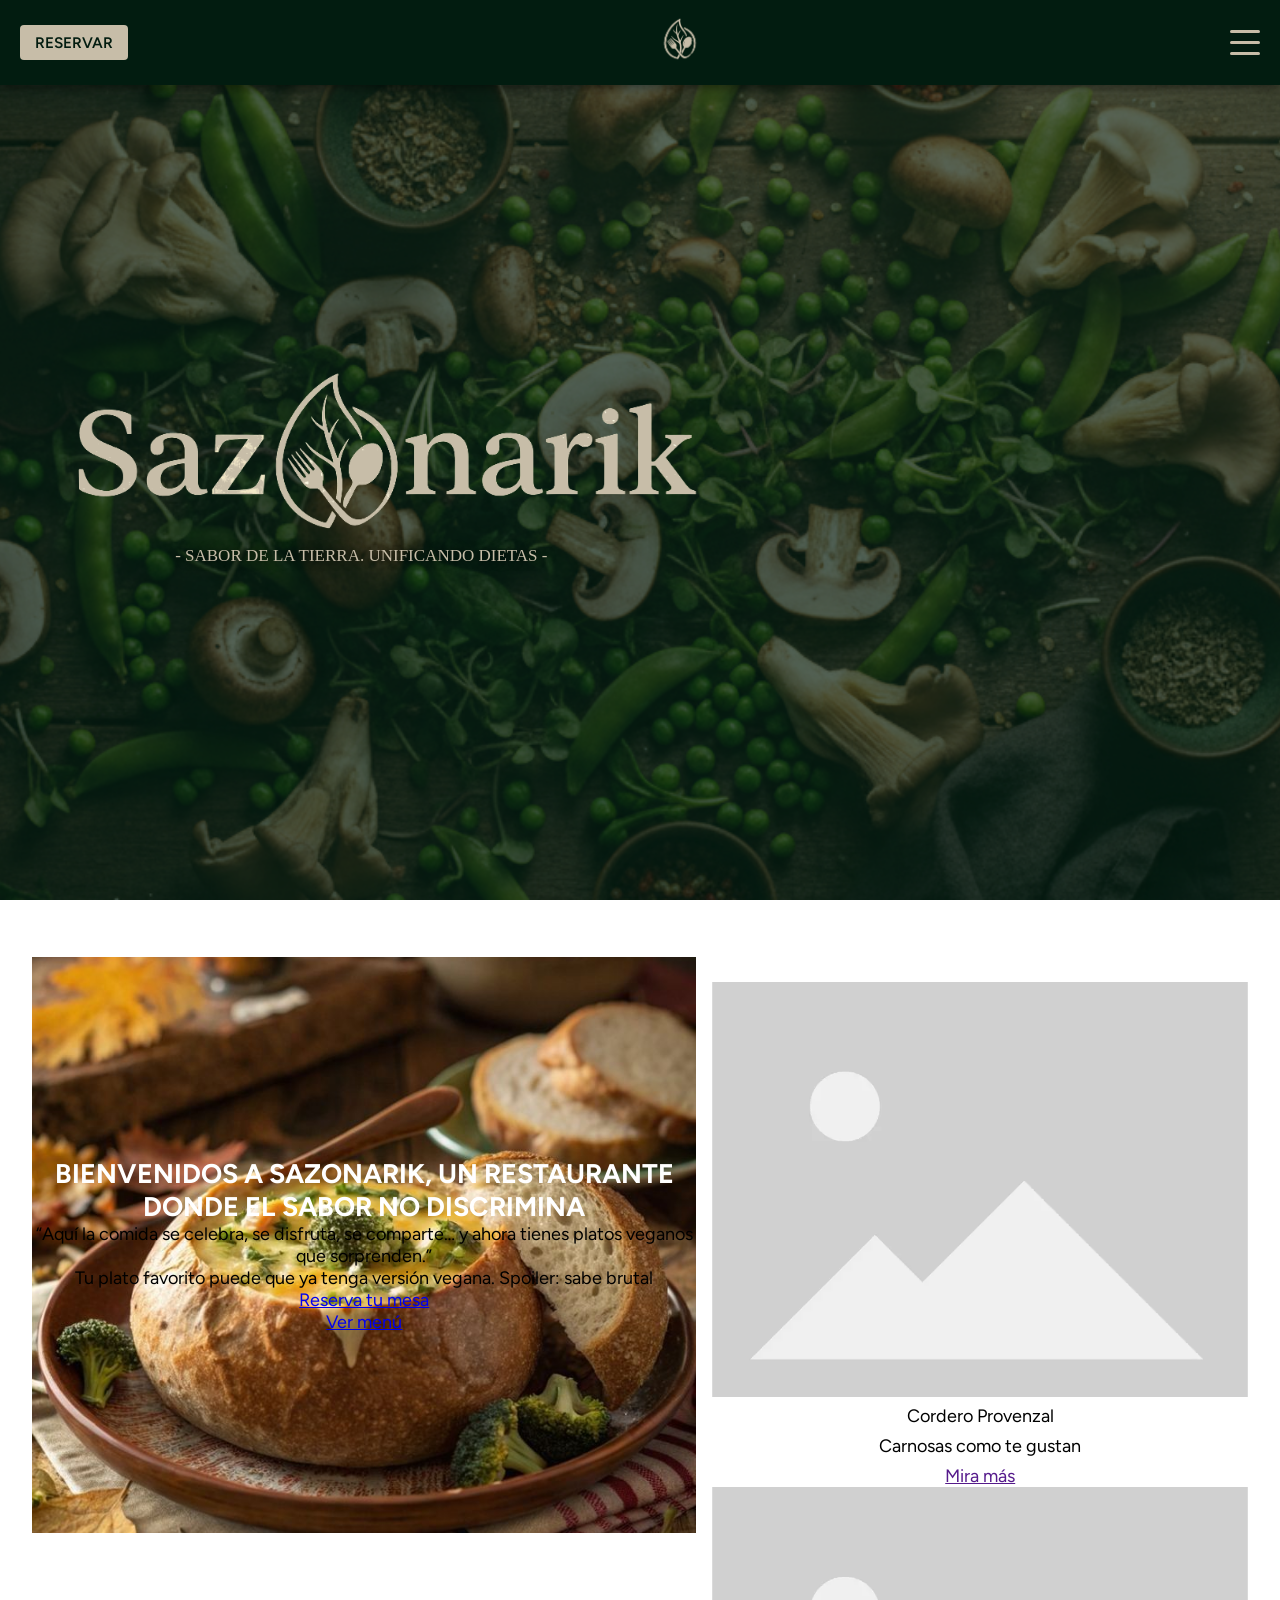
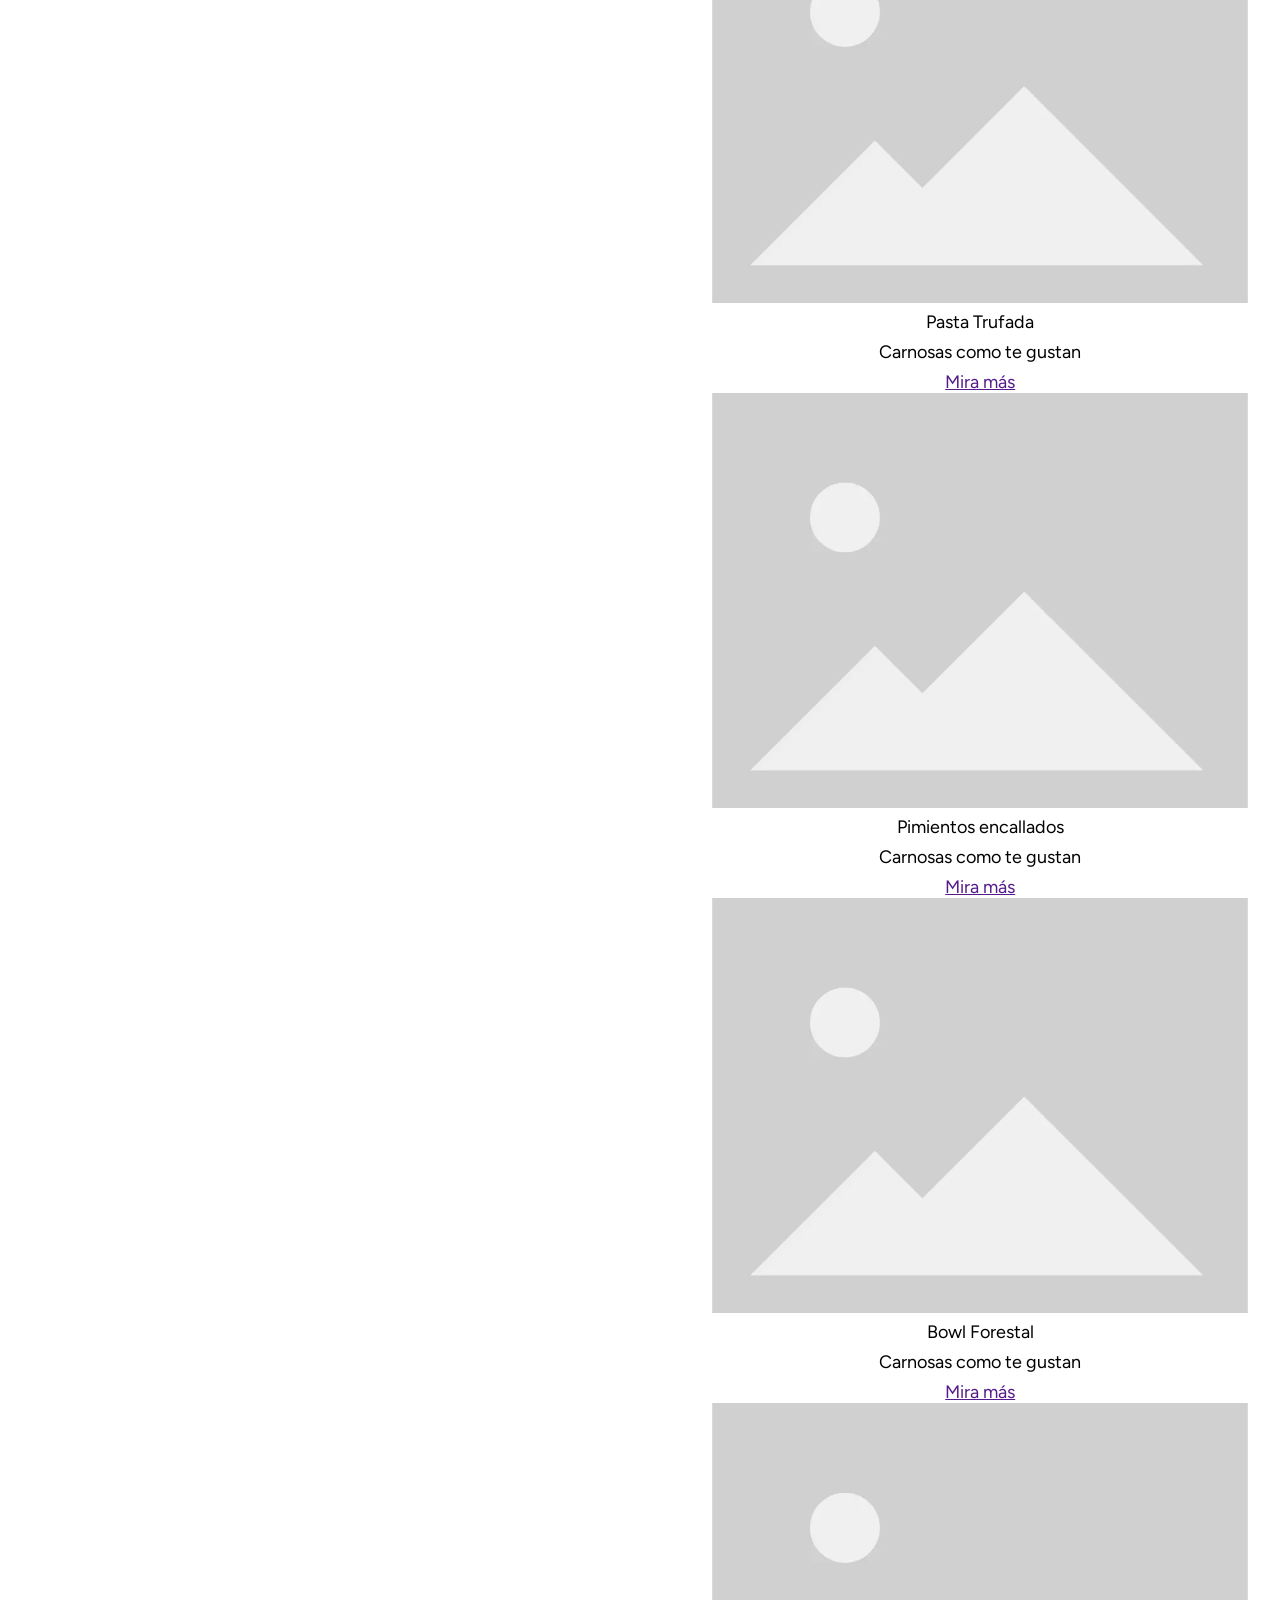
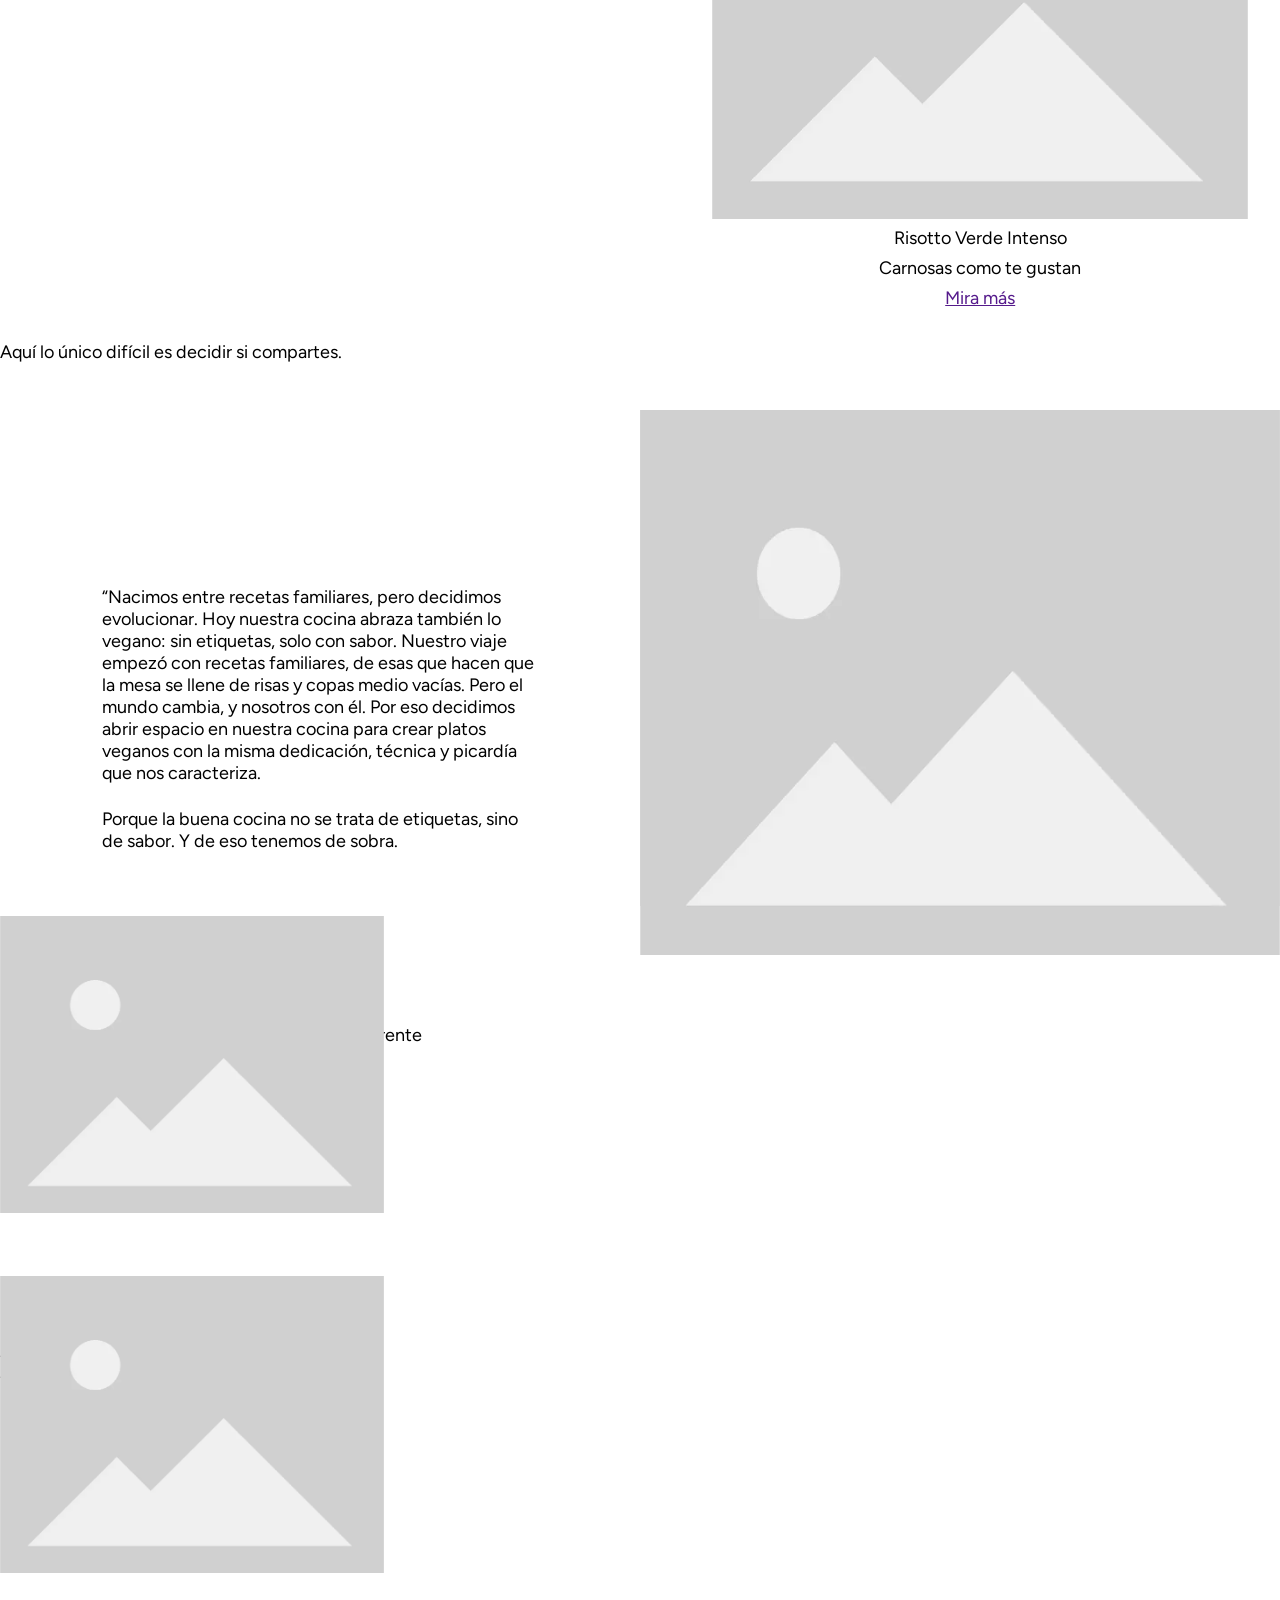
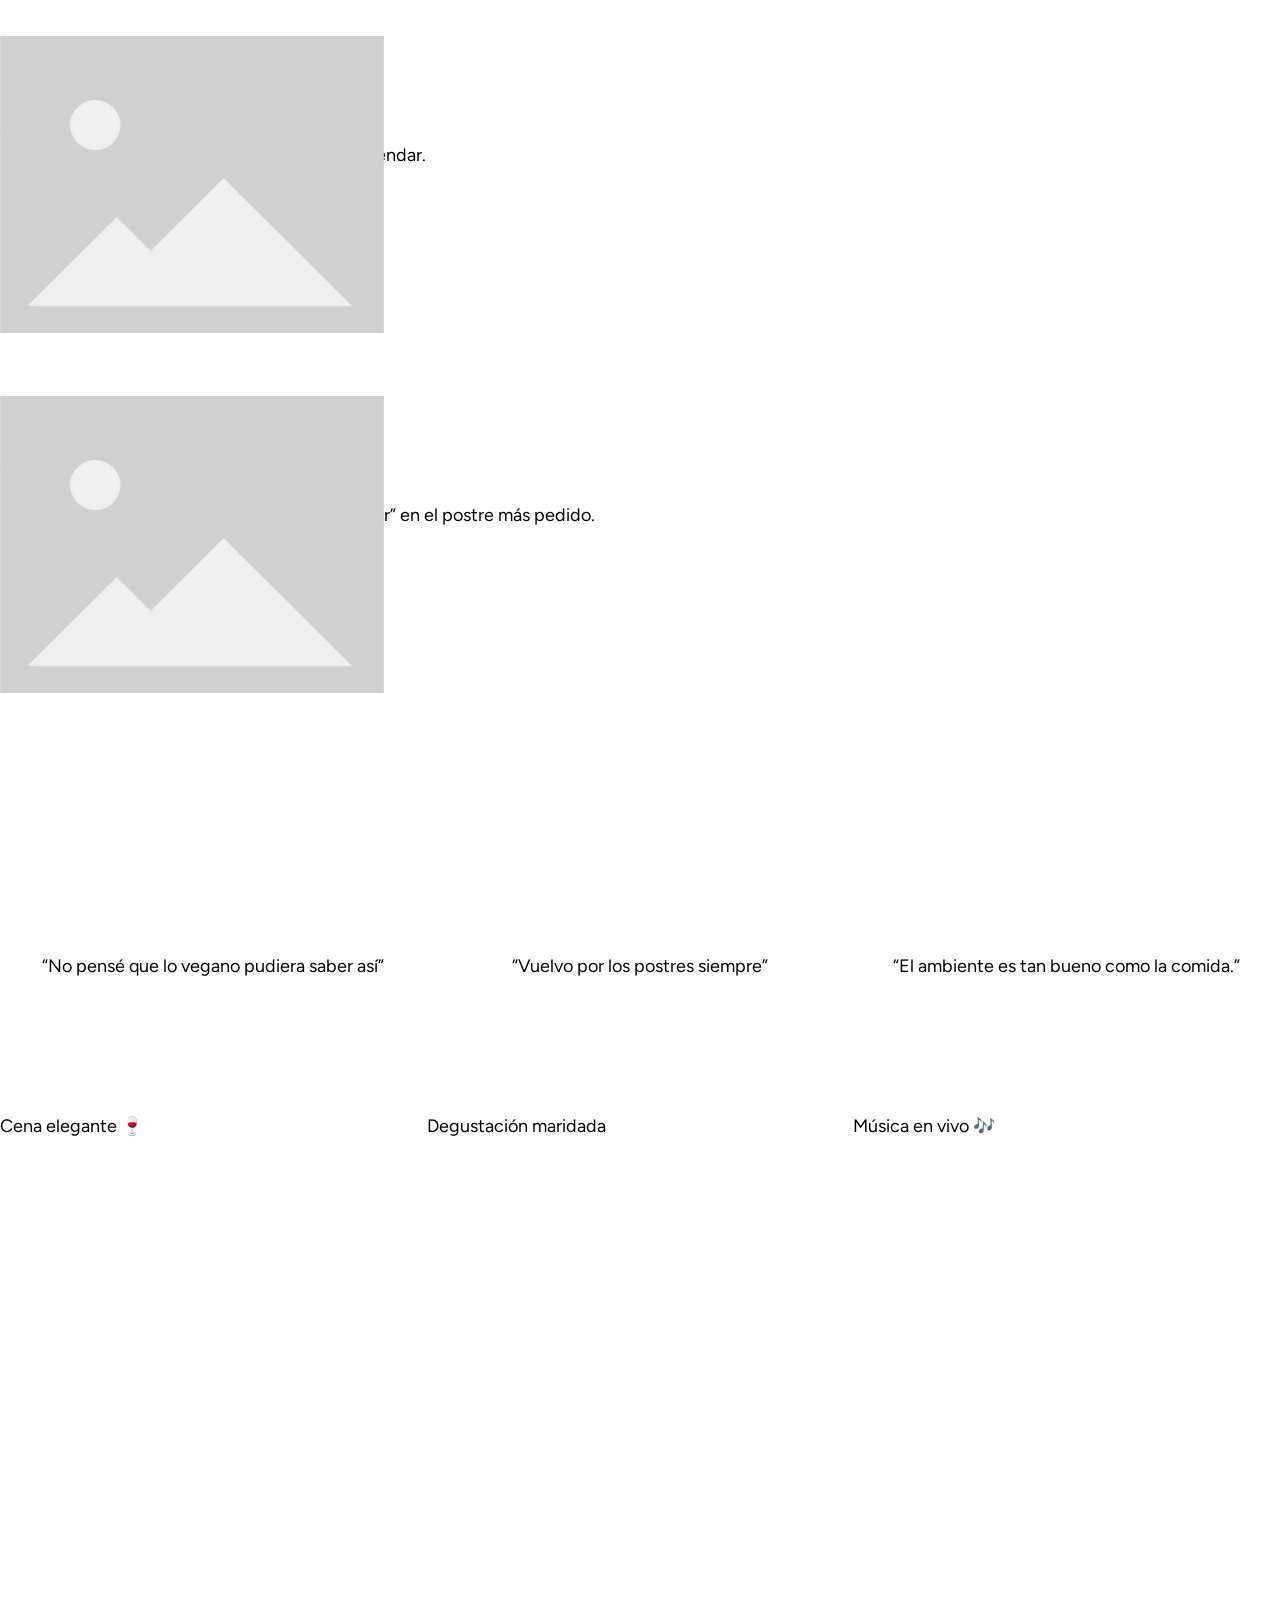
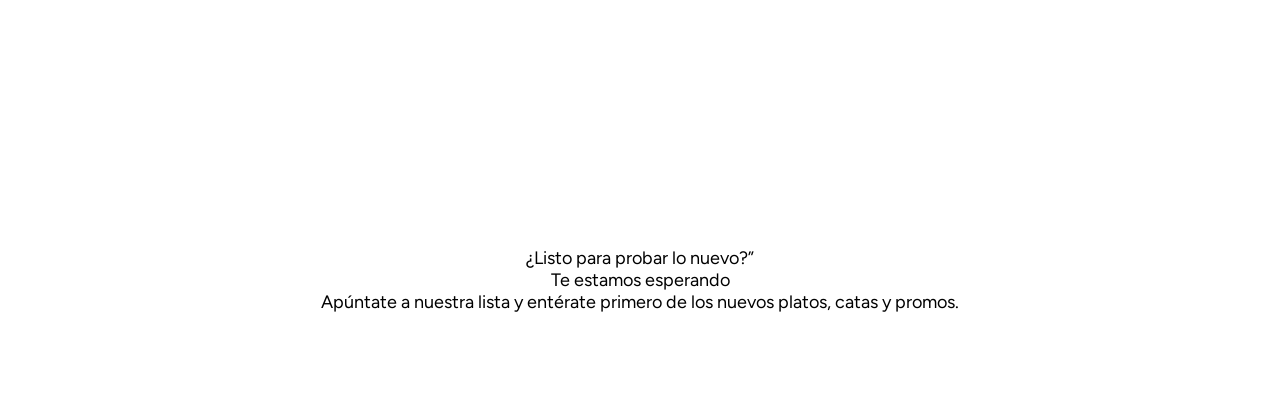
==== commit 40e9cc39: "final proyecto" ====
--- a/index.html
+++ b/index.html
@@ -12,11 +12,13 @@
 <body>
     <header>
         <!-- HEADER -->
+
+
         <div class="main__header">
+            <button class="reservar__header">Reservar</button>
             <a class="logo" href="#">
                 <img src="img/logo/Logoblanco.png" alt="">
             </a>
-            <button class="reservar__header">Reservar</button>
             <!-- Checkbox invisible que controla el menú -->
             <input type="checkbox" id="menulabel" class="menu-checkbox" />
             <label for="menulabel" class="menu-btn">
@@ -48,9 +50,9 @@
         <div class="hero__img">
             <div class="filtro"></div>
             <div class="hero__logo">
-                <p>Unificando dietas</p>
+                <p>- Sabor de la Tierra. Unificando dietas -</p>
                 <a class="logo2" href="#">
-                    <img src="img/logo/sazonarik_logo.png" alt="">
+                    <img src="img/logo/sazonarik_logo2.png" alt="logo sazonarik">
                 </a>
             </div>
         </div>
--- a/style.css
+++ b/style.css
@@ -60,9 +60,7 @@
 .logo img {
 
     width: auto;
-    height: 40px;
-
-
+    height: 50px;
 }
 
 
@@ -82,7 +80,7 @@
 }
 
 .reservar__header:hover {
-    background-color: var(--marron-medio);
+    background-color: var(--verde-claro);
     color: white;
 }
 
@@ -173,41 +171,43 @@
 .hero__img {
     position: relative;
     min-height: 100vh;
-    background-image: url("img/comida/sopa2.jpg");
+    background-image: url("img/comida/gemini.png");
     background-size: cover;
     background-position: center;
-    
+
 }
 
 .logo2 img {
     width: auto;
-    max-height: 300px;
+    max-height: 470px;
 
 }
 
 .filtro {
     width: 100%;
     min-height: 100vh;
-    background-color: #021c10a5;;
+    background-color: #021c10a5;
 }
 
 .hero__logo {
     position: absolute;
     top: 50%;
-    left: 50%;
+    left: 30%;
     transform: translate(-50%, -50%);
     text-align: center;
-    text-shadow: 0 0 10px rgba(0, 0, 0, 0.9); 
+    text-shadow: 0 0 10px rgba(0, 0, 0, 0.9);
+    
 }
 
 
 .hero__logo p {
-    font-size: 40px;
+    font-size: 17px;
     position: absolute;
     top: 70%;
-    left: 31%;
-    font-family: 'TangerineBold';
-    color: var(--naranja-pastel);
+    left: 25%;
+    font-family: '';
+    color: var(--naranja-pastel);
+    text-transform: uppercase;
 }
 
 
@@ -570,7 +570,10 @@
 
 /* COLUMNA IZQUIERDA: FORMULARIO */
 .formulario__cont {
-    padding: 20px;
+    margin-top: 16px;
+    border-radius: 21px;
+    padding: 31px;
+    background-color: var(--verde-oscuro);
 }
 
 .formulario__section {
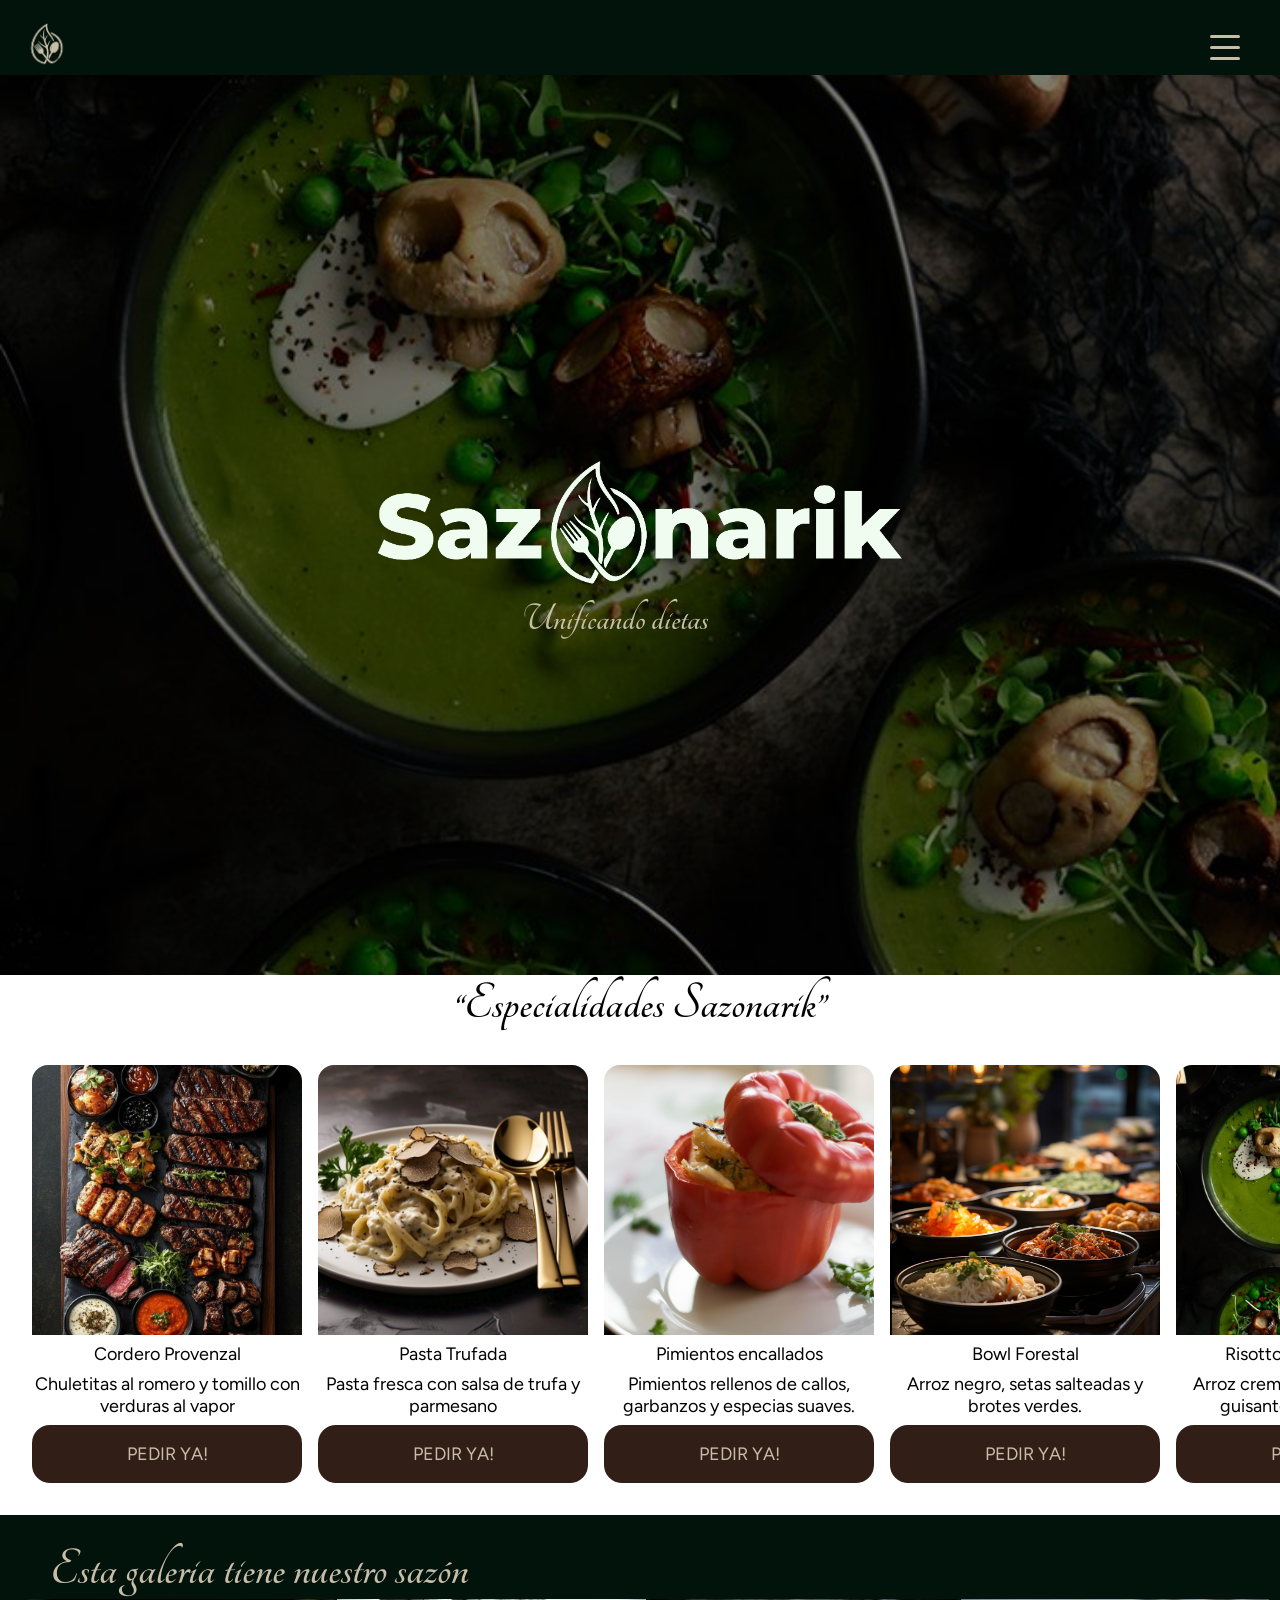
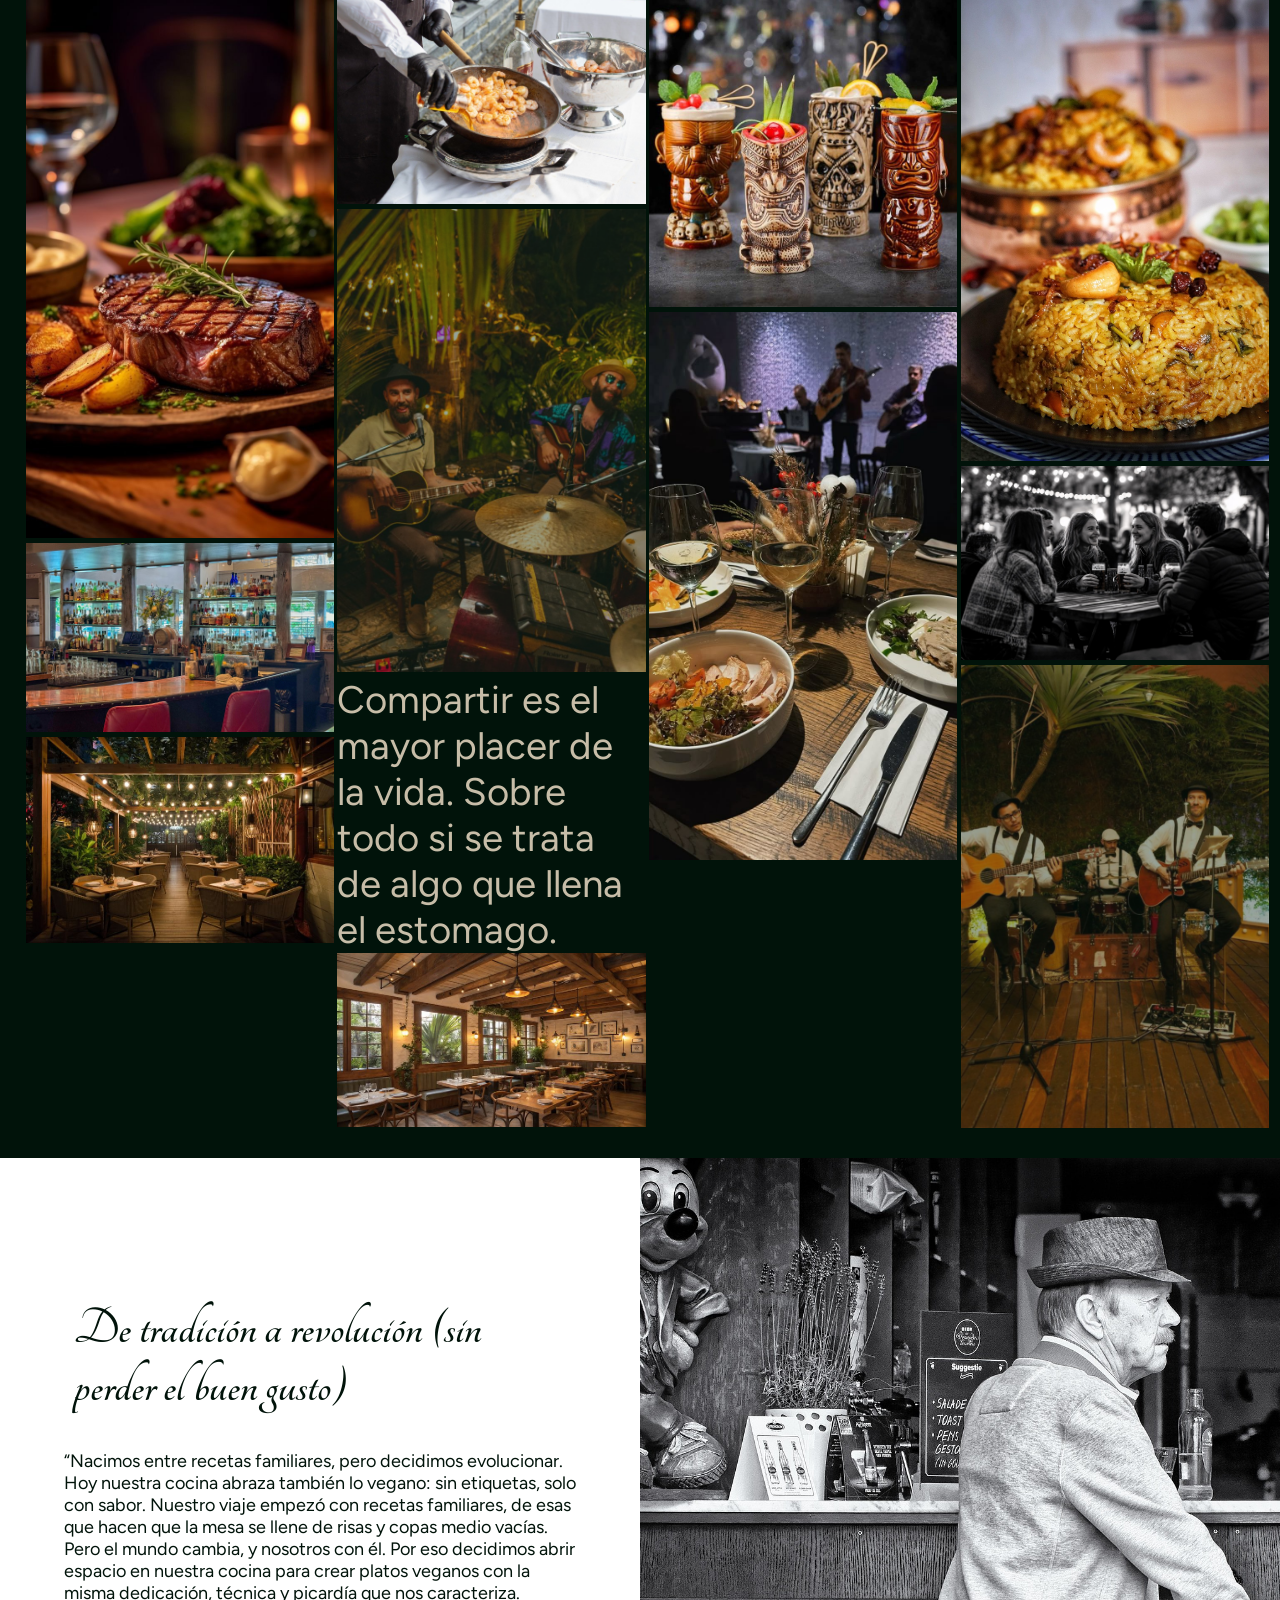
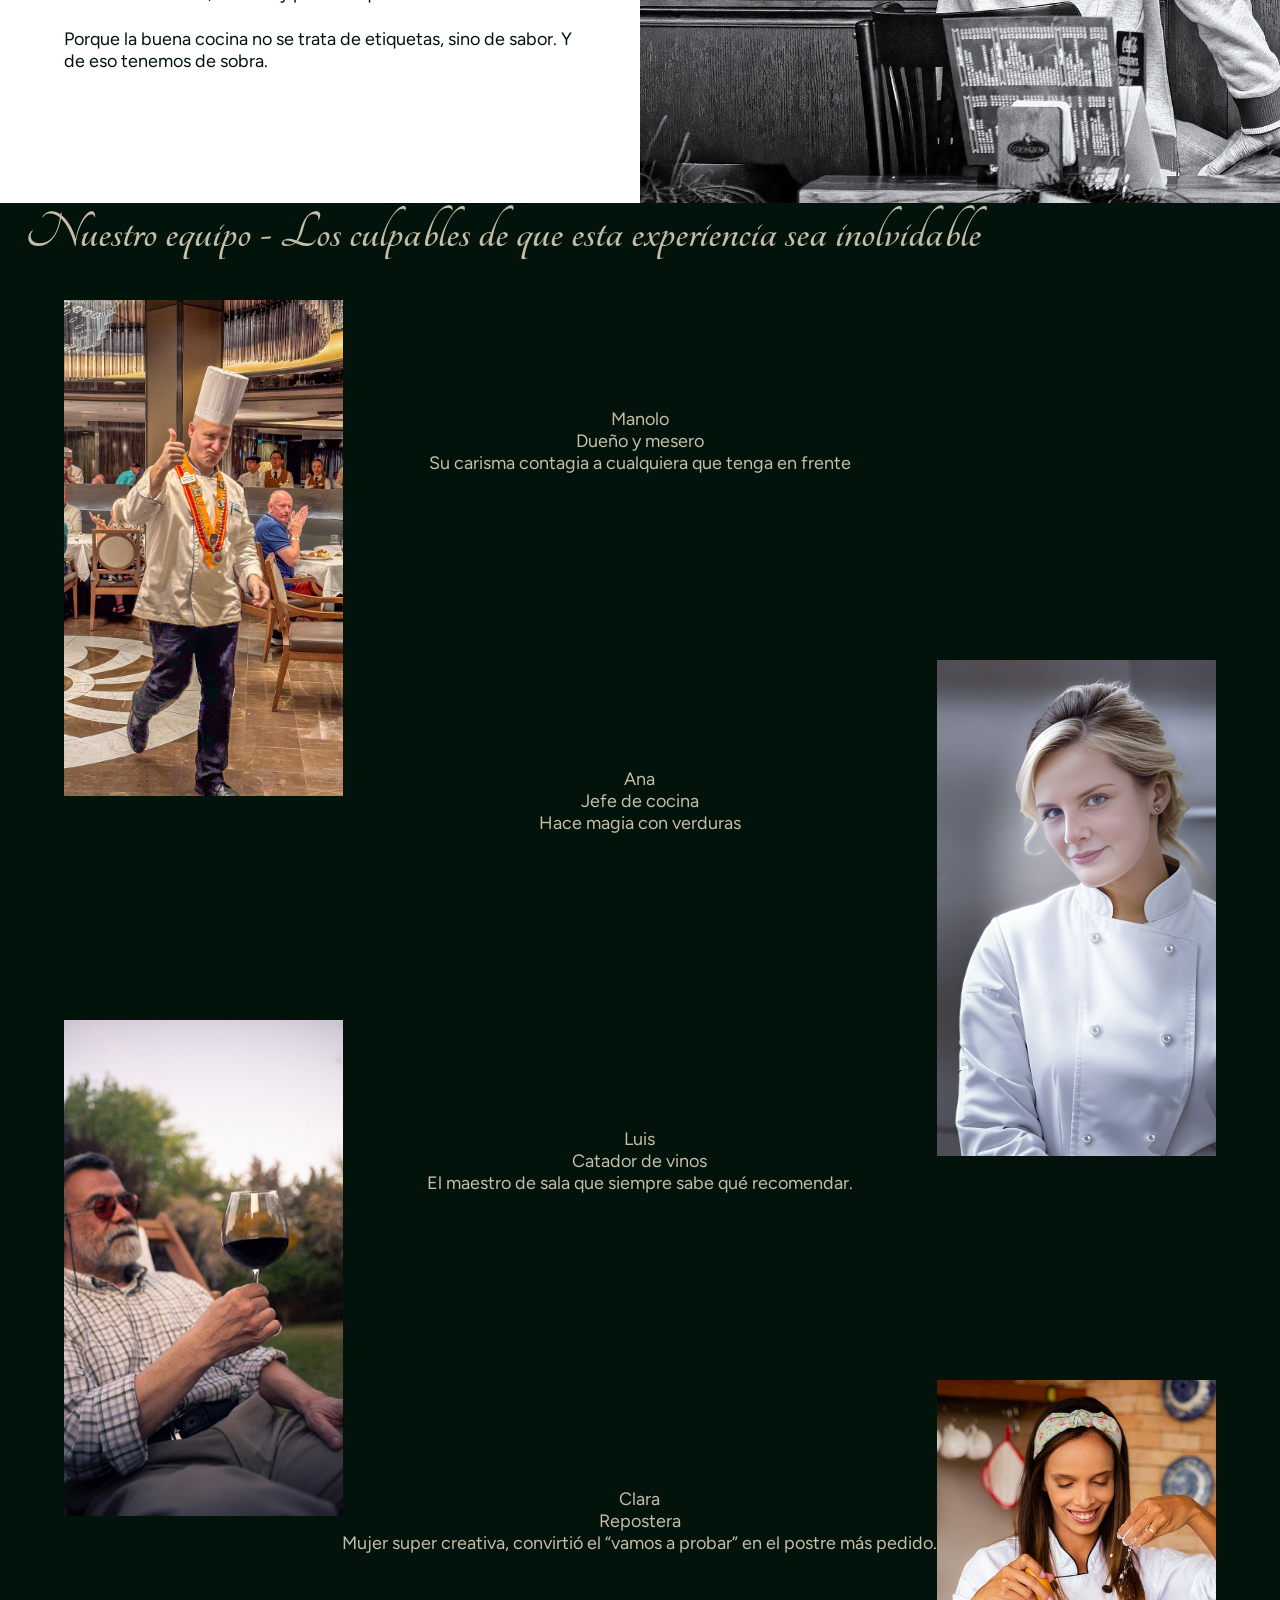
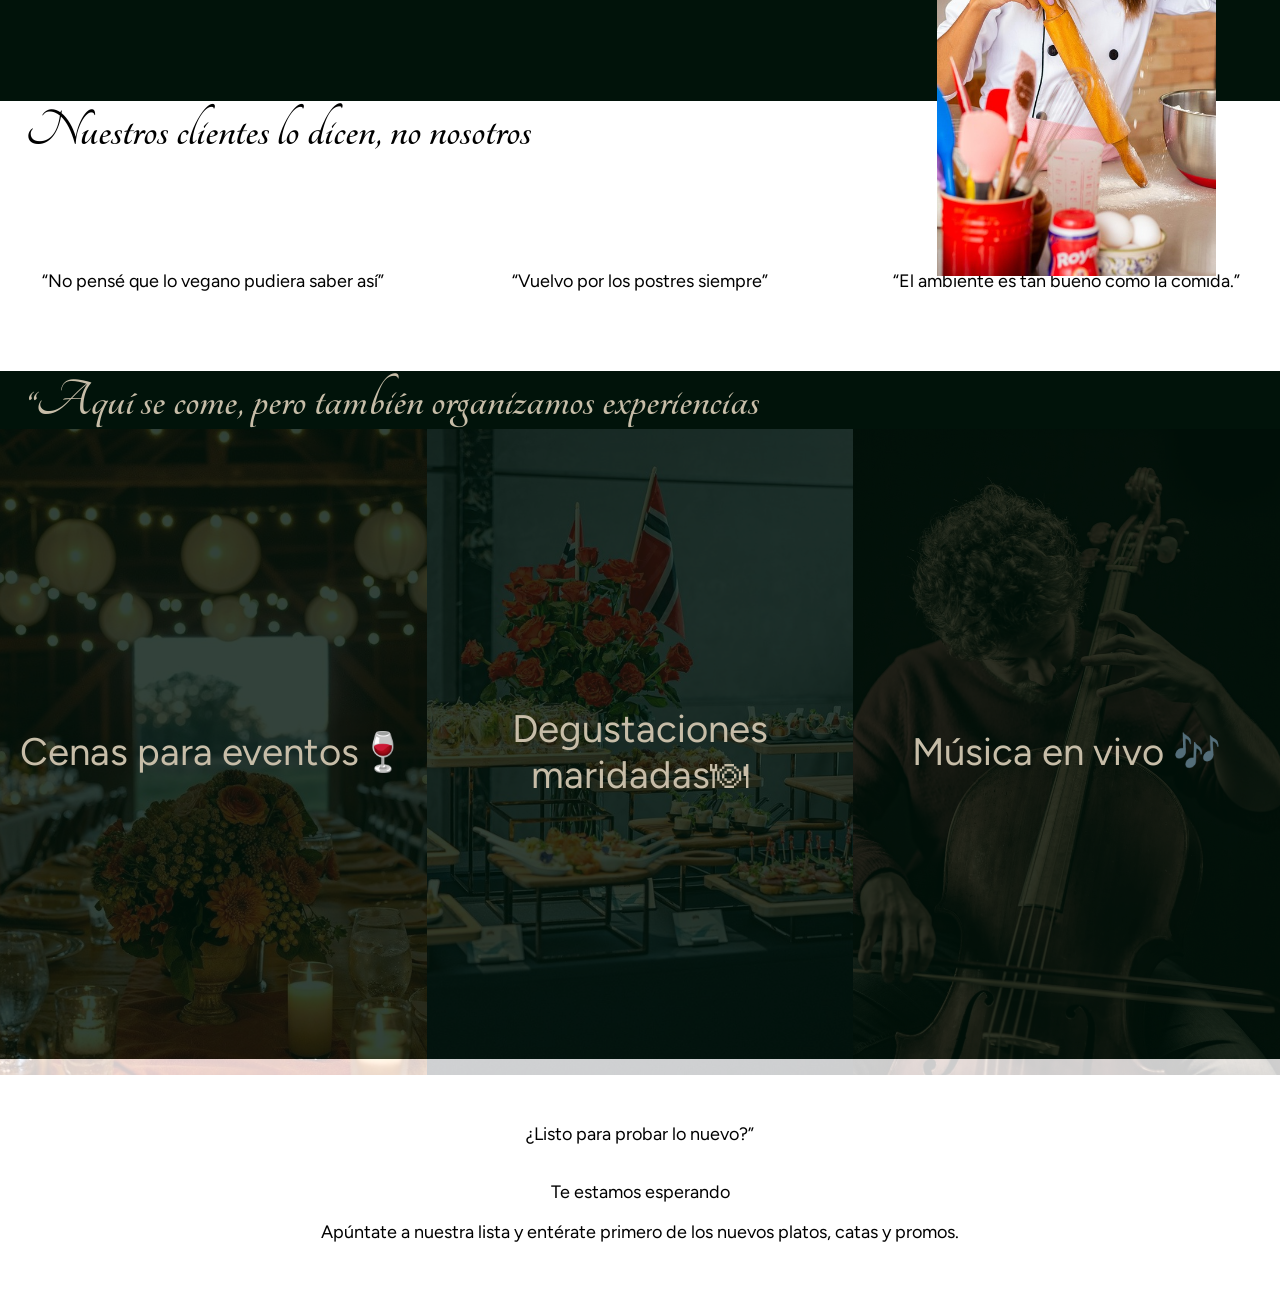
==== commit 93927099: "Merge pull request #6 from SamuelTactil/works Works" ====
--- a/index.html
+++ b/index.html
@@ -12,11 +12,8 @@
 <body>
     <header>
         <!-- HEADER -->
-
-
         <div class="main__header">
-            <button class="reservar__header">Reservar</button>
-            <a class="logo" href="#">
+            <a class="logo" href="#index.html">
                 <img src="img/logo/Logoblanco.png" alt="">
             </a>
             <!-- Checkbox invisible que controla el menú -->
@@ -26,178 +23,173 @@
                 <span></span>
                 <span></span>
             </label>
-
-
             <!-- MENÚ LATERAL -->
             <aside class="menu-side">
                 <nav class="menu-links">
-                    <a href="index.html">Inicio</a>
-                    <a href="menu.html">Menú</a>
+                    <a href="#inicio">Inicio</a>
+                    <a href="#menu">Menú</a>
                     <a href="reservas.html">Reservas</a>
-                    <a href="blog.html">Blog</a>
-                    <a href="pedido.html">Pedidos / Domicilio</a>
+                    <a href="#blog">Blog</a>
+                    <a href="#pedidos">Pedidos / Domicilio</a>
                 </nav>
             </aside>
         </div>
     </header>
-
-
-
-
     <!-- HERO PRINCIPAL  -->
-
-    <section class="hero__principal" id="inicio">
-        <div class="hero__img">
-            <div class="filtro"></div>
-            <div class="hero__logo">
-                <p>- Sabor de la Tierra. Unificando dietas -</p>
-                <a class="logo2" href="#">
-                    <img src="img/logo/sazonarik_logo2.png" alt="logo sazonarik">
-                </a>
+    <main class="main main--index">
+        <section class="hero__principal" id="inicio">
+            <div class="hero__img">
+                <div class="filtro"></div>
+                <div class="hero__logo">
+                    <p>Unificando dietas</p>
+                    <a class="logo2" href="#">
+                        <img src="img/logo/sazonarik_logo.png" alt="">
+                    </a>
+                </div>
             </div>
-        </div>
-
-
-        <main class="main main--index">
-
-            <section class="destacados" id="sectiondestacados">
-                <h3 class="destacados__h3">“Especialidades Sazonarik”</h3>
-                <div class="destacados__carrusel">
-
-                    <section class="hero">
-                        <h2 class="hero__h2">Bienvenidos a Sazonarik, un restaurante donde el sabor no discrimina</h2>
-                        <p class="hero__p">“Aquí la comida se celebra, se disfruta, se comparte… y ahora tienes platos
-                            veganos
-                            que
-                            sorprenden.”</p>
-                        <p class="hero__cta">Tu plato favorito puede que ya tenga versión vegana. Spoiler: sabe brutal
-                        </p>
-                        <a href="#sectiondestacados" class="hero__menu">Reserva tu mesa</a>
-                        <a href="#sectiondestacados" class="hero__menu">Ver menú</a>
-                    </section>
-                    <section class="destacados" id="sectiondestacados">
-                        <h3 class="destacados__h3">“Especialidades Sazonarik”</h3>
-                        <div class="destacados__card">
-                            <img src="img/placeholder.webp" alt="" class="destacados__img">
-                            <p class="destacados__title">Cordero Provenzal</p>
-                            <span>Carnosas como te gustan</span>
-                            <a href="" class="destacados__link">Mira más</a>
-                        </div>
-                        <div class="destacados__card">
-                            <img src="img/placeholder.webp" alt="" class="destacados__img">
-                            <p class="destacados__title">Pasta Trufada</p>
-                            <span>Carnosas como te gustan</span>
-                            <a href="" class="destacados__link">Mira más</a>
-                        </div>
-                        <div class="destacados__card">
-                            <img src="img/placeholder.webp" alt="" class="destacados__img">
-                            <p class="destacados__title">Pimientos encallados</p>
-                            <span>Carnosas como te gustan</span>
-                            <a href="" class="destacados__link">Mira más</a>
-                        </div>
-                        <div class="destacados__card">
-                            <img src="img/placeholder.webp" alt="" class="destacados__img">
-                            <p class="destacados__title">Bowl Forestal</p>
-                            <span>Carnosas como te gustan</span>
-                            <a href="" class="destacados__link">Mira más</a>
-                        </div>
-                        <div class="destacados__card">
-                            <img src="img/placeholder.webp" alt="" class="destacados__img">
-                            <p class="destacados__title">Risotto Verde Intenso</p>
-                            <span>Carnosas como te gustan</span>
-                            <a href="" class="destacados__link">Mira más</a>
-                        </div>
+        </section>
+        <section class="destacados" id="sectiondestacados">
+            <h3 class="destacados__h3">“Especialidades Sazonarik”</h3>
+            <div class="destacados__carrusel">
+                <div class="destacados__group">
+                    <div class="destacados__card">
+                        <img src="img/comida/asado.jpg" alt="" class="destacados__img">
+                        <p class="destacados__title">Cordero Provenzal</p>
+                        <span>Chuletitas al romero y tomillo con verduras al vapor</span>
+                        <a href="" class="destacados__link">Pedir YA!</a>
+                    </div>
+                    <div class="destacados__card">
+                        <img src="img/comida/pasta-9637406_1280.jpg" alt="" class="destacados__img">
+                        <p class="destacados__title">Pasta Trufada</p>
+                        <span>Pasta fresca con salsa de trufa y parmesano</span>
+                        <a href="" class="destacados__link">Pedir YA!</a>
+                    </div>
+                    <div class="destacados__card">
+                        <img src="img/comida/stuffed-pepper-2255998_1280.jpg" alt="" class="destacados__img">
+                        <p class="destacados__title">Pimientos encallados</p>
+                        <span>Pimientos rellenos de callos, garbanzos y especias suaves.</span>
+                        <a href="" class="destacados__link">Pedir YA!</a>
+                    </div>
+                    <div class="destacados__card">
+                        <img src="img/comida/varios_platos.jpg" alt="" class="destacados__img">
+                        <p class="destacados__title">Bowl Forestal</p>
+                        <span>Arroz negro, setas salteadas y brotes verdes.</span>
+                        <a href="" class="destacados__link">Pedir YA!</a>
+                    </div>
+                    <div class="destacados__card">
+                        <img src="img/comida/sopa2.jpg" alt="" class="destacados__img">
+                        <p class="destacados__title">Risotto Verde Intenso</p>
+                        <span>Arroz cremoso con espinacas, guisantes y parmesano</span>
+                        <a href="" class="destacados__link">Pedir YA!</a>
+                    </div>
                 </div>
-                <span class="destacados__cta">Aquí lo único difícil es decidir si compartes.</span>
-            </section>
-            <section class="gridexperiencie">
-                <h3 class="gridexperiencie__h3">Esta galeria se puede saborear</h3>
-                <div class="gridexperiencie__container">
-                    <img src="" alt="" class="gridexperiencie__image gridexperiencie__image--1">
-                    <img src="" alt="" class="gridexperiencie__image gridexperiencie__image--2">
-                    <img src="" alt="" class="gridexperiencie__image gridexperiencie__image--3">
-                    <img src="" alt="" class="gridexperiencie__image gridexperiencie__image--4">
-                    <img src="" alt="" class="gridexperiencie__image gridexperiencie__image--5">
-                    <img src="" alt="" class="gridexperiencie__image gridexperiencie__image--6">
-                    <img src="" alt="" class="gridexperiencie__image gridexperiencie__image--7">
-                    <img src="" alt="" class="gridexperiencie__image gridexperiencie__image--8">
-                    <img src="" alt="" class="gridexperiencie__image gridexperiencie__image--9">
-                    <img src="" alt="" class="gridexperiencie__image gridexperiencie__image--10">
-                </div>
-
-            </section>
-            <section class="historia section--dark">
-                <div class="historia__left">
-                    <h3 class="historia__h2">De tradición a revolución (sin perder el buen gusto)</h3>
-                    <p class="historia__p">“Nacimos entre recetas familiares, pero decidimos evolucionar. Hoy nuestra
-                        cocina abraza también lo vegano: sin etiquetas, solo con sabor.
-                        Nuestro viaje empezó con recetas familiares, de esas que hacen que la mesa se llene de risas y
-                        copas medio vacías. Pero el mundo cambia, y
-                        nosotros con él. Por eso decidimos abrir espacio en nuestra cocina para crear platos veganos con
-                        la misma dedicación, técnica y picardía que nos caracteriza.
-                    </p>
-                    <p class="historia__p">Porque la buena cocina no se trata de etiquetas, sino de sabor. Y de eso
-                        tenemos de sobra.</p>
-                </div>
-                <div class="historia__right">
-                    <img src="img/placeholder.webp" alt="" class="historia__img">
-                    <img src="img/placeholder.webp" alt="" class="historia__img historia__img--up">
-                </div>
-
-            </section>
-            <section class="team">
-                <h3 class="team__h3">Nuestro equipo - Los culpables de que esta experiencia sea inolvidable</h3>
-                <article class="team__persona">
-                    <img src="img/placeholder.webp" alt="" class="team__img">
+            </div>
+        </section>
+        <section class="gridexperiencie section--dark">
+            <h3 class=" gridexperiencie__h3">Esta galeria tiene nuestro sazón</h3>
+            <div class="gridexperiencie__container">
+                <img src="img/comida/carne3.jpg" alt="" class="gridexperiencie__image gridexperiencie__image--10">
+                <img src="img/bar-8950560_1280.jpg" alt="" class="gridexperiencie__image gridexperiencie__image--3">
+                <img src="img/comedor/comedor1.jpg" alt="" class="gridexperiencie__image gridexperiencie__image--2">
+                <img src="img/food-9879117_1280.jpg" alt="" class="gridexperiencie__image gridexperiencie__image--5">
+                <img src="img/comedor/filtro/1.png" alt="" class="gridexperiencie__image gridexperiencie__image--1">
+                <span class="gridexperiencie__cta">Compartir es el mayor placer de la vida. Sobre todo si se trata de algo que llena el estomago.</span>
+                <img src="img/comedor/comedor2.jpg" alt="" class="gridexperiencie__image gridexperiencie__image--6">
+                <img src="img/bebidas/bebidas_tiki.jpg" alt="" class="gridexperiencie__image gridexperiencie__image--9">
+                <img src="img/comedor/3554bda2d9087101d5aae39c2c293f89.jpg" alt="" class="gridexperiencie__image gridexperiencie__image--4">
+                <img src="img/indian-restaurant-8266144_1280.jpg" alt="" class="gridexperiencie__image gridexperiencie__image--8">
+                <img src="img/ai-generated-9005137_1280.jpg" alt="" class="gridexperiencie__image gridexperiencie__image--11">
+                <img src="img/comedor/filtro/8.png" alt="" class="gridexperiencie__image gridexperiencie__image--7">
+            </div>
+        </section>
+        <section class="historia">
+            <div class="historia__left">
+                <h3 class="historia__h2">De tradición a revolución (sin perder el buen gusto)</h3>
+                <p class="historia__p">“Nacimos entre recetas familiares, pero decidimos evolucionar. Hoy nuestra
+                    cocina abraza también lo vegano: sin etiquetas, solo con sabor.
+                    Nuestro viaje empezó con recetas familiares, de esas que hacen que la mesa se llene de risas y
+                    copas medio vacías. Pero el mundo cambia, y
+                    nosotros con él. Por eso decidimos abrir espacio en nuestra cocina para crear platos veganos con
+                    la misma dedicación, técnica y picardía que nos caracteriza.
+                </p>
+                <p class="historia__p">Porque la buena cocina no se trata de etiquetas, sino de sabor. Y de eso
+                    tenemos de sobra.</p>
+            </div>
+            <div class="historia__right">
+                <img src="img/comedor/otrocomedor.jpg" alt="" class="historia__img">
+                <img src="img/antes-restaurante.jpg" alt="" class="historia__img historia__img--up">
+            </div>
+        </section>
+        <section class="team section--dark">
+            <h3 class="team__h3">Nuestro equipo - Los culpables de que esta experiencia sea inolvidable</h3>
+            <article class="team__persona">
+                <div class="team__textos">
                     <span class="team__name">Manolo</span>
                     <p class="team__cargo">Dueño y mesero</p>
                     <p class="team__description">Su carisma contagia a cualquiera que tenga en frente</p>
-                </article>
-                <article class="team__persona">
+                </div>
+                <img src="img/dueño.jpg" alt="" class="team__img team__img--left">
+            </article>
+            <article class="team__persona">
+                <div class="team__textos">
                     <span class="team__name">Ana</span>
                     <p class="team__cargo">Jefe de cocina</p>
                     <p class="team__description">Hace magia con verduras</p>
-                    <img src="img/placeholder.webp" alt="" class="team__img">
-                </article>
-                <article class="team__persona">
+                </div>
+                <img src="img/chef.jpg" alt="" class="team__img team__img--right">
+            </article>
+            <article class="team__persona">
+                <div class="team__textos">
                     <span class="team__name">Luis</span>
                     <p class="team__cargo">Catador de vinos</p>
                     <p class="team__description">El maestro de sala que siempre sabe qué recomendar.</p>
-                    <img src="img/placeholder.webp" alt="" class="team__img">
-                </article>
-                <article class="team__persona">
+                </div>
+                <img src="img/taster.jpg" alt="" class="team__img team__img--left">
+            </article>
+            <article class="team__persona">
+                <div class="team__textos">
                     <span class="team__name">Clara</span>
                     <p class="team__cargo">Repostera</p>
                     <p class="team__description">Mujer super creativa, convirtió el “vamos a probar” en el postre más
                         pedido.</p>
-                    <img src="img/placeholder.webp" alt="" class="team__img">
-                </article>
-            </section>
-            <section class="testimonios">
-                <h3 class="testimonios__h3">Nuestros clientes lo dicen, no nosotros</h3>
-                <article class="testimonios__carrusel">
-                    <p class="testimonios__text">“No pensé que lo vegano pudiera saber así”</p>
-                    <p class="testimonios__text">“Vuelvo por los postres siempre”</p>
-                    <p class="testimonios__text">“El ambiente es tan bueno como la comida.”</p>
-                </article>
-            </section>
-            <section class="eventos">
-                <h3 class="eventos__h3">“Aquí se come, pero también se vive”</h3>
-                <div class="eventos__grid">
-                    <div class="eventos__img">Cena elegante 🍷</div>
-                    <div class="eventos__img">Degustación maridada</div>
-                    <div class="eventos__img">Música en vivo 🎶</div>
                 </div>
-            </section>
-            <section class="ctafinal">
-                <p>¿Listo para probar lo nuevo?”</p>
-                <a href=""></a>
-                <span>Te estamos esperando</span>
-                <p>Apúntate a nuestra lista y entérate primero de los nuevos platos, catas y promos.</p>
-            </section>
-        </main>
-        <footer class="footer"></footer>
-        <!-- <script src="script.js"></script> -->
+                <img src="img/repostera.jpg" alt="" class="team__img team__img--right">
+            </article>
+        </section>
+        <section class="testimonios">
+            <h3 class="testimonios__h3">Nuestros clientes lo dicen, no nosotros</h3>
+            <article class="testimonios__carrusel">
+                <p class="testimonios__text">“No pensé que lo vegano pudiera saber así”</p>
+                <p class="testimonios__text">“Vuelvo por los postres siempre”</p>
+                <p class="testimonios__text">“El ambiente es tan bueno como la comida.”</p>
+            </article>
+        </section>
+        <section class="eventos section--dark">
+            <h3 class="eventos__h3">“Aquí se come, pero también organizamos experiencias</h3>
+            <div class="eventos__grid">
+                <div class="eventos__container">
+                    <p class="eventos__p">Cenas para eventos🍷</p>
+                    <img src="img/video-9825949_1280.jpg" alt="" class="eventos__img">
+                </div>
+                <div class="eventos__container">
+                    <p class="eventos__p">Degustaciones maridadas🍽</p>
+                    <img src="img/snack-9386425_1280.jpg" alt="" class="eventos__img">
+                </div>
+                <div class="eventos__container">
+                    <p class="eventos__p">Música en vivo 🎶</p>
+                    <img src="img/musician-4061567_1280.jpg" alt="" class="eventos__img">
+                </div>
+            </div>
+        </section>
+        <section class="ctafinal">
+            <p>¿Listo para probar lo nuevo?”</p>
+            <a href=""></a>
+            <span>Te estamos esperando</span>
+            <p>Apúntate a nuestra lista y entérate primero de los nuevos platos, catas y promos.</p>
+        </section>
+    </main>
+    <footer class="footer"></footer>
+    <!-- <script src="script.js"></script> -->
 </body>
 
 </html>
--- a/style.css
+++ b/style.css
@@ -21,10 +21,9 @@
 :root {
     font-size: 18px;
     font-family: 'Figtree';
-    scrollbar-width: none;
     scroll-behavior: smooth;
     scroll-snap-type: y mandatory;
-    --verde-oscuro: #021C10;
+    --verde-oscuro: #01130a;
     --verde-apagado: #18311D;
     --verde-medio: #104C30;
     --verde-claro: #03812D;
@@ -40,48 +39,61 @@
     box-sizing: border-box;
 }
 
+*::-webkit-scrollbar {
+    display: none;
+}
+
+/* ////////  CLASES GLOBALES ///////////*/
+h1,
+h2,
+h3 {
+    position: relative;
+    display: inline;
+    font-family: 'TangerineBold';
+    overflow: hidden;
+    font-size: 3rem;
+    padding: 2%;
+    transition: 1s ease-in;
+}
+
+h1::after,
+h2::after,
+h3::after {
+    content: "";
+    border-bottom: 2px solid var(--verde-neon);
+    width: 100%;
+    opacity: 0;
+    position: absolute;
+    bottom: 16px;
+    left: 0;
+}
+
+.section--dark {
+    background-color: var(--verde-oscuro);
+    color: var(--naranja-pastel);
+}
+
+h2:hover::after {
+    opacity: 1;
+    /* border-bottom: 2px solid var(--verde-neon); */
+}
 
 /* /////////--------- HEADER -------- /////////*/
 
 .main__header {
-    position: fixed;
-    top: 0;
-    left: 0;
-    width: 100%;
     background-color: var(--verde-oscuro);
     display: flex;
     justify-content: space-between;
     align-items: center;
-    padding: 15px 20px;
+    padding: 0 20px;
     z-index: 1000;
-    box-shadow: 0 2px 10px rgba(0, 0, 0, 0.5);
 }
 
 .logo img {
 
     width: auto;
     height: 50px;
-}
-
-
-.reservar__header {
-    /* padding: 10px;
-    text-transform: uppercase; */
-    background-color: var(--naranja-pastel);
-    color: var(--verde-oscuro);
-    padding: 8px 15px;
-    border: none;
-    border-radius: 4px;
-    font-weight: 600;
-    cursor: pointer;
-    text-transform: uppercase;
-    font-family: 'Figtree', sans-serif;
-    font-size: 0.85rem;
-}
-
-.reservar__header:hover {
-    background-color: var(--verde-claro);
-    color: white;
+    margin-top: 20px;
 }
 
 /* ===== BOTÓN HAMBURGUESA ===== */
@@ -93,7 +105,8 @@
     justify-content: space-between;
     cursor: pointer;
     z-index: 1100;
-    margin: 0;
+    margin-right: 20px;
+    margin-top: 20px;
 }
 
 .menu-btn span {
@@ -122,7 +135,6 @@
     z-index: 1050;
     display: flex;
     flex-direction: column;
-    padding-top: 80px;
 }
 
 .menu-checkbox:checked~.menu-side {
@@ -171,191 +183,39 @@
 .hero__img {
     position: relative;
     min-height: 100vh;
-    background-image: url("img/comida/gemini.png");
+    background-image: url("img/sopa2.jpg");
     background-size: cover;
     background-position: center;
-
 }
 
 .logo2 img {
     width: auto;
-    max-height: 470px;
+    height: 350px;
 
 }
 
 .filtro {
     width: 100%;
     min-height: 100vh;
-    background-color: #021c10a5;
+    background-color: rgba(0, 0, 0, 0.5);
 }
 
 .hero__logo {
     position: absolute;
     top: 50%;
-    left: 30%;
+    left: 50%;
     transform: translate(-50%, -50%);
     text-align: center;
-    text-shadow: 0 0 10px rgba(0, 0, 0, 0.9);
-    
 }
 
 
 .hero__logo p {
-    font-size: 17px;
+    font-size: 40px;
     position: absolute;
     top: 70%;
-    left: 25%;
-    font-family: '';
-    color: var(--naranja-pastel);
-    text-transform: uppercase;
-}
-
-
-
-/* a {
-    transition: border 1s ease-out cubic;
-}
-
-a:hover {
-    border: 2px solid #750075;
-} */
-
-/* ///////////////     RESERVAS       ////////////// */
-
-.main__reserva {
-    font-family: 'Figtree';
-    background-image: url(img/comedor/filtro/salon1.png);
-    color: var(--naranja-pastel);
-    display: flex;
-    justify-content: center;
-    align-items: center;
-    min-height: 100vh;
-    background-size: cover;
-    background-position: center;
-}
-
-.reserva__cont {
-    background-color: var(--verde-oscuro);
-    padding: 40px;
-    border-radius: 0px 52px 0px;
-    box-shadow: 0 10px 30px black;
-    width: 100%;
-    max-width: 450px;
-
-
-}
-
-.reserva__header h1 {
-    color: var(--naranja-pastel);
-    font-size: 40px;
-    font-family: 'Figtree';
-    text-transform: uppercase;
-}
-
-.reserva__header p {
-    margin-top: 10px;
-    margin-bottom: 30px;
-    opacity: 0.7;
-    font-size: 15px;
-}
-
-/* --- Estilos  --- */
-.reserva__datos {
-    margin-bottom: 25px;
-}
-
-.reserva__datos label {
-    display: block;
-    margin-bottom: 8px;
-    font-weight: 600;
-    font-size: 1rem;
-    color: var(--color-primary);
-}
-
-/* Estilo para todos los Inputs y Selects */
-
-input[type="date"],
-select {
-    width: 100%;
-    padding: 12px;
-    border: 1px solid #dddddd;
-    border-radius: 4px;
-    font-size: 1rem;
-    background-color: var(--);
-    transition: border-color 0.3s, box-shadow 0.3s;
-    /* Esto es clave para estilizar el selector nativo: */
-    appearance: none;
-    -webkit-appearance: none;
-}
-
-input[type="date"]:focus,
-select:focus {
-    border-color: var(--);
-    box-shadow: 0 0 0 2px rgba(231, 111, 81, 0.2);
-    outline: none;
-}
-
-.reserva__mensaje {
-    display: block;
-    margin-top: 5px;
-    font-size: 0.85rem;
-    color: #888888;
-}
-
-/* --- Botón Reserva --- */
-
-.reserva__btn {
-    width: 100%;
-    padding: 15px;
-    background-color: #9e6f00;
-
-    border: none;
-    border-radius: 0px 30px 0px;
-    font-size: 1.1rem;
-    font-weight: 700;
-    cursor: pointer;
-    transition: background-color 0.3s, transform 0.1s;
-}
-
-.reserva__btn:hover {
-    background-color: #d15a40;
-    transform: translateY(-1px);
-}
-
-
-
-
-.checkout__section h1,
-h2,
-h3 {
-    position: relative;
-    overflow: hidden;
-    color: white;
-    text-transform: uppercase;
-}
-
-
-
-/* h1::after,
-h2::after,
-h3::after {
-    content: "";
-    border-bottom: 2px solid var(--verde-neon);
-    width: 100%;
-    position: absolute;
-    bottom: -1px;
-    left: -100%;
-    transition: 1s left ease;
-} */
-
-/* h1:hover h1::after,
-h2:hover h2::after,
-h3:hover h3::after {
-    left: 0;
-    } */
-
-.menu__h2:hover::after {
-    left: 0%;
+    left: 31%;
+    font-family: 'TangerineBold';
+    color: var(--naranja-pastel);
 }
 
 /* //////////////////// INDEX  ////////////////// */
@@ -363,44 +223,55 @@
     min-height: 100vh;
 }
 
-.hero {
-    height: 64vh;
+.destacados {
     text-align: center;
-    background-image: url(img/vegano.jpg);
-    background-repeat: no-repeat;
-    background-size: cover;
-    background-position: center;
-    background-color: var(--verde-apagado);
-    display: flex;
-    flex-direction: column;
-    justify-content: center;
-    align-items: center;
-}
-
-.hero__h2 {
-    animation: hero__h2 0.5s ease-in;
 }
 
 .destacados__carrusel {
+    display: flex;
+    gap: 16px;
+    flex-wrap: nowrap;
+}
+
+.destacados__group {
     padding: 32px;
     display: flex;
     gap: 16px;
+    animation: spin 30s infinite linear;
 }
 
 .destacados__card {
+    flex: 0 0 15em;
     border-radius: 16px;
-    display: flex;
-    flex-direction: column;
-    align-items: center;
+    background-color: white;
+    overflow: hidden;
+    display: flex;
+    flex-direction: column;
+    justify-content: space-between;
     gap: 8px;
 }
 
 .destacados__img {
     width: 100%;
-}
+    object-fit: cover;
+    aspect-ratio: 1/1;
+}
+
+.destacados__link {
+    width: 100%;
+    color: var(--naranja-pastel);
+    text-decoration: none;
+    text-transform: uppercase;
+    padding: 1em;
+    border-radius: 1em;
+    background-color: var(--marron-oscuro);
+}
+
+.destacados__link:active {}
 
 .historia {
     display: flex;
+    color: var(--verde-oscuro);
 }
 
 .historia__left,
@@ -413,15 +284,19 @@
     flex-direction: column;
     justify-content: center;
     gap: 24px;
-    padding: 8vw;
+    padding: 5%;
 }
 
 .historia__right {
     position: relative;
+    top: 0;
 }
 
 .historia__img {
     width: 100%;
+    height: 100%;
+    aspect-ratio: 1 / 1;
+    object-fit: cover;
 }
 
 .historia__img--up {
@@ -429,24 +304,53 @@
     top: 0;
     right: 0;
     height: 100%;
-    animation: historia__img--up 0.5s ease-in 5s infinite;
-}
-
-.gridfood__container {
-    height: 70vh;
-    columns: 5;
-}
-
+    animation: historia__img--up 20s 5s infinite;
+}
+
+.gridexperiencie {
+    padding: 2vw;
+}
+
+.gridexperiencie__container {
+    position: relative;
+    columns: 4;
+}
+
+.gridexperiencie__image {
+    width: 105%;
+    transition: border 0.5s ease-in-out;
+}
+
+.gridexperiencie__image:hover {
+    border: 1px solid var(--verde-neon);
+}
+
+.gridexperiencie__cta {
+    font-size: 3vw;
+}
 
 .team__persona {
     position: relative;
     height: 40vh;
+    padding: 3vw;
+    display: flex;
+    justify-content: center;
+}
+
+.team__textos {
+    width: 50%;
+    display: flex;
+    flex-direction: column;
+    justify-content: center;
+    align-items: center;
+
 }
 
 .team__img {
     position: absolute;
-    top: -64px;
-    width: 30vw;
+    max-width: 279px;
+    aspect-ratio: 9 / 16;
+    object-fit: cover;
 }
 
 .team__img--left {
@@ -478,12 +382,45 @@
     grid-template-columns: repeat(3, 1fr);
 }
 
+.eventos__container {
+    position: relative;
+}
+
+.eventos__container:hover .eventos__p {
+    opacity: 0;
+}
+
+.eventos__container:hover .eventos__img {
+    opacity: 1;
+}
+
+.eventos__p {
+    position: absolute;
+    width: 100%;
+    height: 100%;
+    z-index: 1;
+    font-size: 3vw;
+    display: flex;
+    flex-direction: column;
+    justify-content: center;
+    text-align: center;
+    transition: opacity 0.5s ease-in;
+}
+
+.eventos__img {
+    width: 100%;
+    height: 100%;
+    object-fit: cover;
+    opacity: 0.2;
+    transition: opacity 0.5s ease-in;
+}
+
 .ctafinal {
-    height: 30vh;
+    padding: 5vw;
     display: flex;
     flex-direction: column;
     align-items: center;
-    justify-content: center;
+    gap: 1em;
 }
 
 /* //////////////////// MENU  ////////////////// */
@@ -522,26 +459,54 @@
     width: 100%;
 }
 
-/* ///////// CARRITO /////// */
-
 /* //////////////////// PEDIDO  ////////////////// */
 .main--pedido {
     display: flex;
     min-height: 100vh;
 }
 
-.producto {
+.pedido__aside,
+.pedido {
+    position: relative;
     width: 50%;
-    background-color: #021C10;
-}
+    padding: 5vw;
+}
+
+.pedido__img {
+    aspect-ratio: 1/1;
+    width: 100%;
+    position: sticky;
+    top: 3vh;
+    border-radius: 16px;
+}
+
+.pedido__form {
+    display: flex;
+    flex-direction: column;
+    gap: 8px;
+}
+
+.pedido__span {
+    font-weight: bold;
+}
+
+.pedido__btn {
+    padding: 16px;
+    border-radius: 16px;
+    background-color: var(--marron-oscuro);
+    color: white;
+    font-family: 'Figtree';
+    font-size: 0.8rem;
+}
+
+/* ///////// CARRITO /////// */
 
 .main__carrito {
     font-family: 'Figtree';
-    background-image: url(img/comedor/filtro/salon1.png);
+    background-image: url(img/salon2_filtro.png);
     color: var(--naranja-pastel);
     margin: 0;
     padding: 20px;
-    background-size: cover;
 }
 
 .checkout {
@@ -555,10 +520,32 @@
     justify-content: space-between;
     padding: 20px 0;
     margin-bottom: 30px;
-    border-bottom: 1px solid var(--naranja-pastel);
-    color: var(--naranja-pastel);
-}
-
+    border-bottom: 1px solid var(--verde-medio);
+}
+
+.progreso .step {
+    flex-grow: 1;
+    text-align: center;
+    padding: 10px;
+    color: #94A3B8;
+    position: relative;
+    font-weight: 600;
+}
+
+
+.progreso .step.completed {
+    color: var(--naranja-pastel);
+}
+
+.progreso .step.completed::before {
+
+    position: absolute;
+    bottom: -1px;
+    left: 0;
+    width: 100%;
+    height: 3px;
+    background-color: var(--naranja-pastel);
+}
 
 /* --- COLUMNAS --- */
 .formulario {
@@ -570,41 +557,31 @@
 
 /* COLUMNA IZQUIERDA: FORMULARIO */
 .formulario__cont {
-    margin-top: 16px;
-    border-radius: 21px;
-    padding: 31px;
-    background-color: var(--verde-oscuro);
+    padding: 20px;
 }
 
 .formulario__section {
     margin-bottom: 40px;
     padding-bottom: 10px;
-    border-bottom: 1px solid var(--naranja-pastel);
+    border-bottom: 1px solid var(--verde-apagado);
 }
 
 .formulario__section h2 {
-    color: white;
+    color: var(--naranja-pastel);
     font-size: 1.8rem;
     margin-bottom: 25px;
-    text-transform: uppercase;
-    margin-bottom: 10px;
 }
 
 /* Estilo de Inputs y Grupos */
 .cont__datos {
     margin-bottom: 25px;
-    margin-top: 30px;
 }
 
 .cont__datos label {
     display: block;
     margin-bottom: 8px;
     font-weight: 600;
-    color: var(--naranja-pastel);
-}
-
-.checkout__opc {
-    appearance: auto;
+    color: var(--color-text-dark);
 }
 
 input[type="text"],
@@ -624,9 +601,6 @@
 .btn_pedido {
     border-radius: 30px 2px 30px;
     padding: 10px;
-    background-color: #9e6f00;
-    border: none;
-    cursor: pointer;
 }
 
 input:focus,
@@ -638,25 +612,14 @@
 /* --- OPCIONES DE PAGO --- */
 .metodo__pago {
     display: block;
-    background-color: white;
+    background-color: beige;
     border: 1px solid var(--verde-apagado);
     padding: 15px;
     margin-bottom: 10px;
     border-radius: 6px;
     cursor: pointer;
     transition: border-color 0.3s;
-    color: var(--verde-oscuro);
-}
-
-.opciones__cont {
-    margin-top: 30px;
-}
-
-.mensaje__carrito {
-    color: var(--naranja-pastel);
-    margin-top: 30px;
-}
-
+}
 
 /* --- COLUMNA DERECHA: RESUMEN DEL CARRITO (STICKY) --- */
 .total__carrito {
@@ -667,17 +630,9 @@
     background-color: var(--verde-oscuro);
     color: var(--naranja-pastel);
     padding: 30px;
-    border-radius: 0px 52px;
-    box-shadow: 0 4px 10px rgba(0, 0, 0, 0.888);
-}
-
-.total__cont--h3 {
-    color: var(--naranja-pastel);
-    padding-bottom: 10px;
-}
-
-
-
+    border-radius: 8px;
+    box-shadow: 0 4px 10px rgba(0, 0, 0, 0.1);
+}
 
 /* --- ESTILOS FINALES Y BOTONES --- */
 .cart-summary-box h3 {
@@ -690,7 +645,6 @@
     list-style: none;
     padding: 0;
     margin: 0 0 20px 0;
-    margin-top: 10px;
 }
 
 .item__carrito {
@@ -706,23 +660,16 @@
     margin-right: 8px;
 }
 
-.total__cont2 {
-    margin-top: 20px;
-    margin-bottom: 20px;
-    border-top: 2px dashed var(--naranja-pastel);
-}
-
 .subtotal {
+    padding-top: 20px;
     border-top: 1px dashed var(--color-text-light);
     margin-bottom: 20px;
+}
+
+.subtotal {
     display: flex;
     justify-content: space-between;
     margin-bottom: 10px;
-    margin-top: 10px;
-}
-
-.subtotal.cupon {
-    margin-top: 25px;
 }
 
 .total__final {
@@ -731,14 +678,14 @@
     font-size: 1.5rem;
     font-weight: 700;
     padding: 15px 0;
-    border-top: 2px solid var(--naranja-pastel);
+    border-top: 2px solid var(--color-accent);
 }
 
 .btnpagar__carrito {
     width: 100%;
     padding: 15px 30px;
     background-color: var(--verde-claro);
-    color: var(--naranja-pastel);
+    color: var(--color-light-bg);
     border: none;
     border-radius: 6px;
     font-size: 1.2rem;
@@ -752,19 +699,31 @@
     background-color: #d15a40;
 }
 
+/* //////////////////// KEYFRAMES  ////////////////// */
+@keyframes spin {
+    from {
+        translate: 0;
+    }
+
+    to {
+        translate: -100%;
+    }
+}
 
 @keyframes historia__img--up {
     0% {
         opacity: 1;
     }
 
+    50% {
+        opacity: 0;
+    }
+
     100% {
-        opacity: 0;
-    }
-}
-
-
-/* //////////////////// KEYFRAMES  ////////////////// */
+        opacity: 1;
+    }
+}
+
 @keyframes hero__h2 {
     0% {
         opacity: 0;
@@ -777,20 +736,6 @@
 
 
 /* //////////////////// MEDIAQUERIES  ////////////////// */
-
-@media (max-width: 768px) {}
-
-@media (max-width: 425px) {
-    .destacados__grid {
-        grid-template-columns: 1fr;
-    }
-
-    .gridfood__container {
-        grid-template-columns: 1fr;
-    }
-}
-
-
 @media (min-width: 992px) {
     .formulario {
         flex-direction: row;
@@ -805,6 +750,40 @@
         flex: 2;
         order: 2;
     }
-
-
+}
+
+@media (max-width: 768px) {
+    .gridexperiencie__container {
+        columns: 3;
+    }
+
+    .historia {
+        flex-direction: column;
+    }
+
+    .historia__left,
+    .historia__right {
+        width: 100%;
+    }
+
+    .eventos__grid {
+        grid-template-columns: 1fr;
+    }
+
+
+}
+
+@media (max-width: 425px) {
+    .gridexperiencie__container {
+        columns: 1;
+    }
+
+    .main--pedido {
+        flex-direction: column;
+    }
+
+    .pedido__aside,
+    .pedido {
+        width: 100%;
+    }
 }
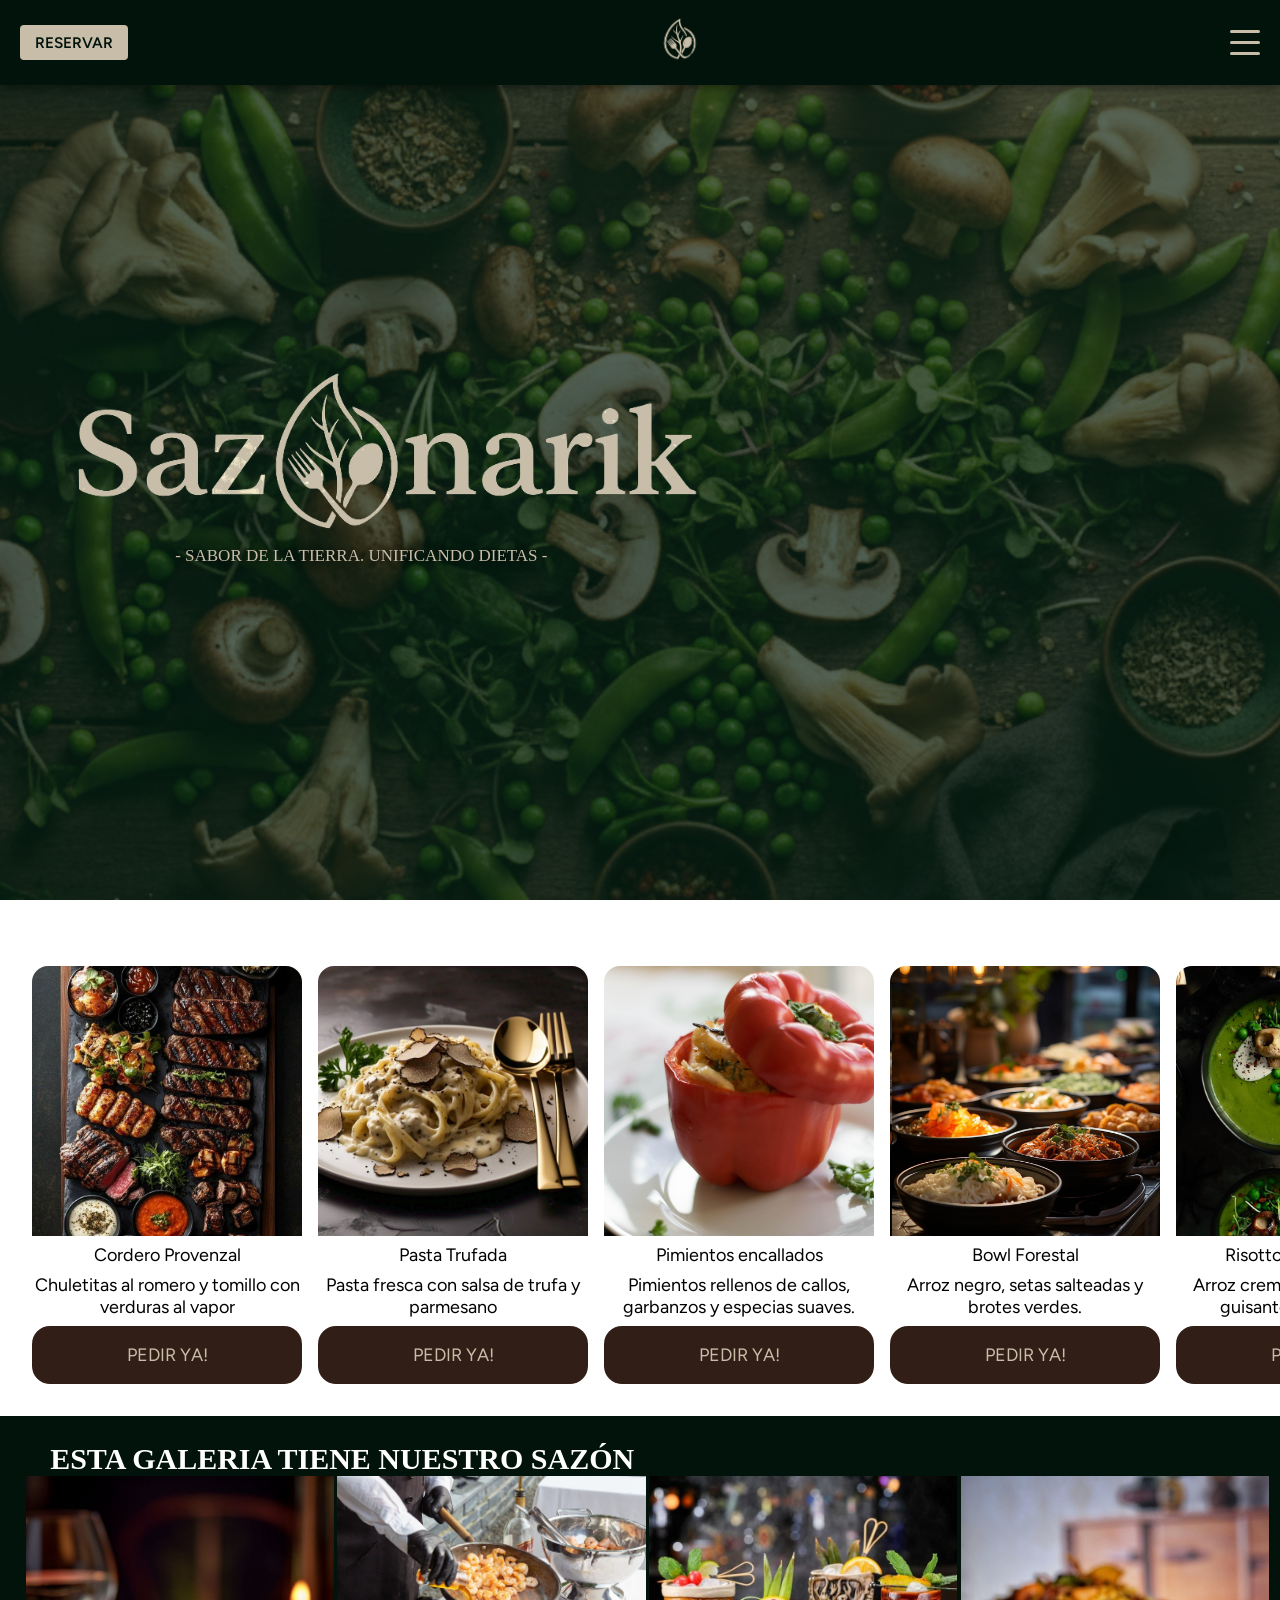
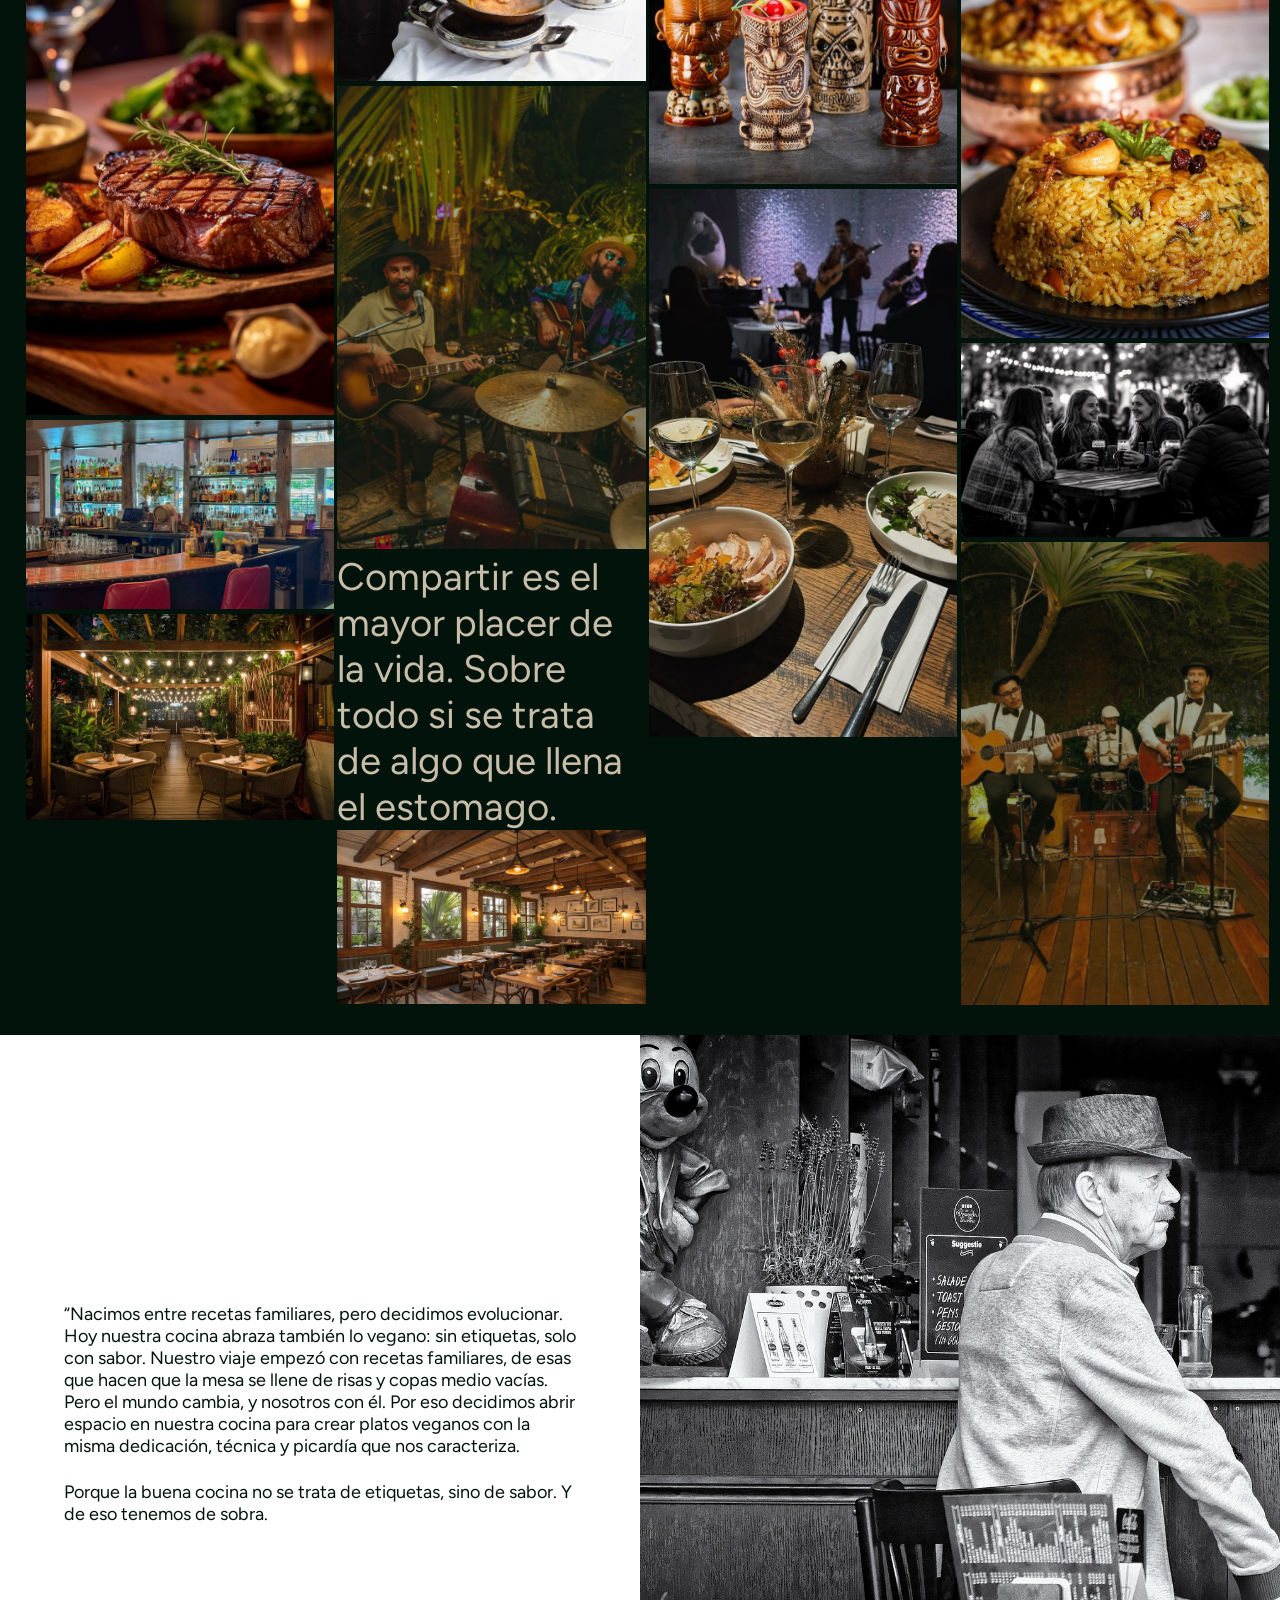
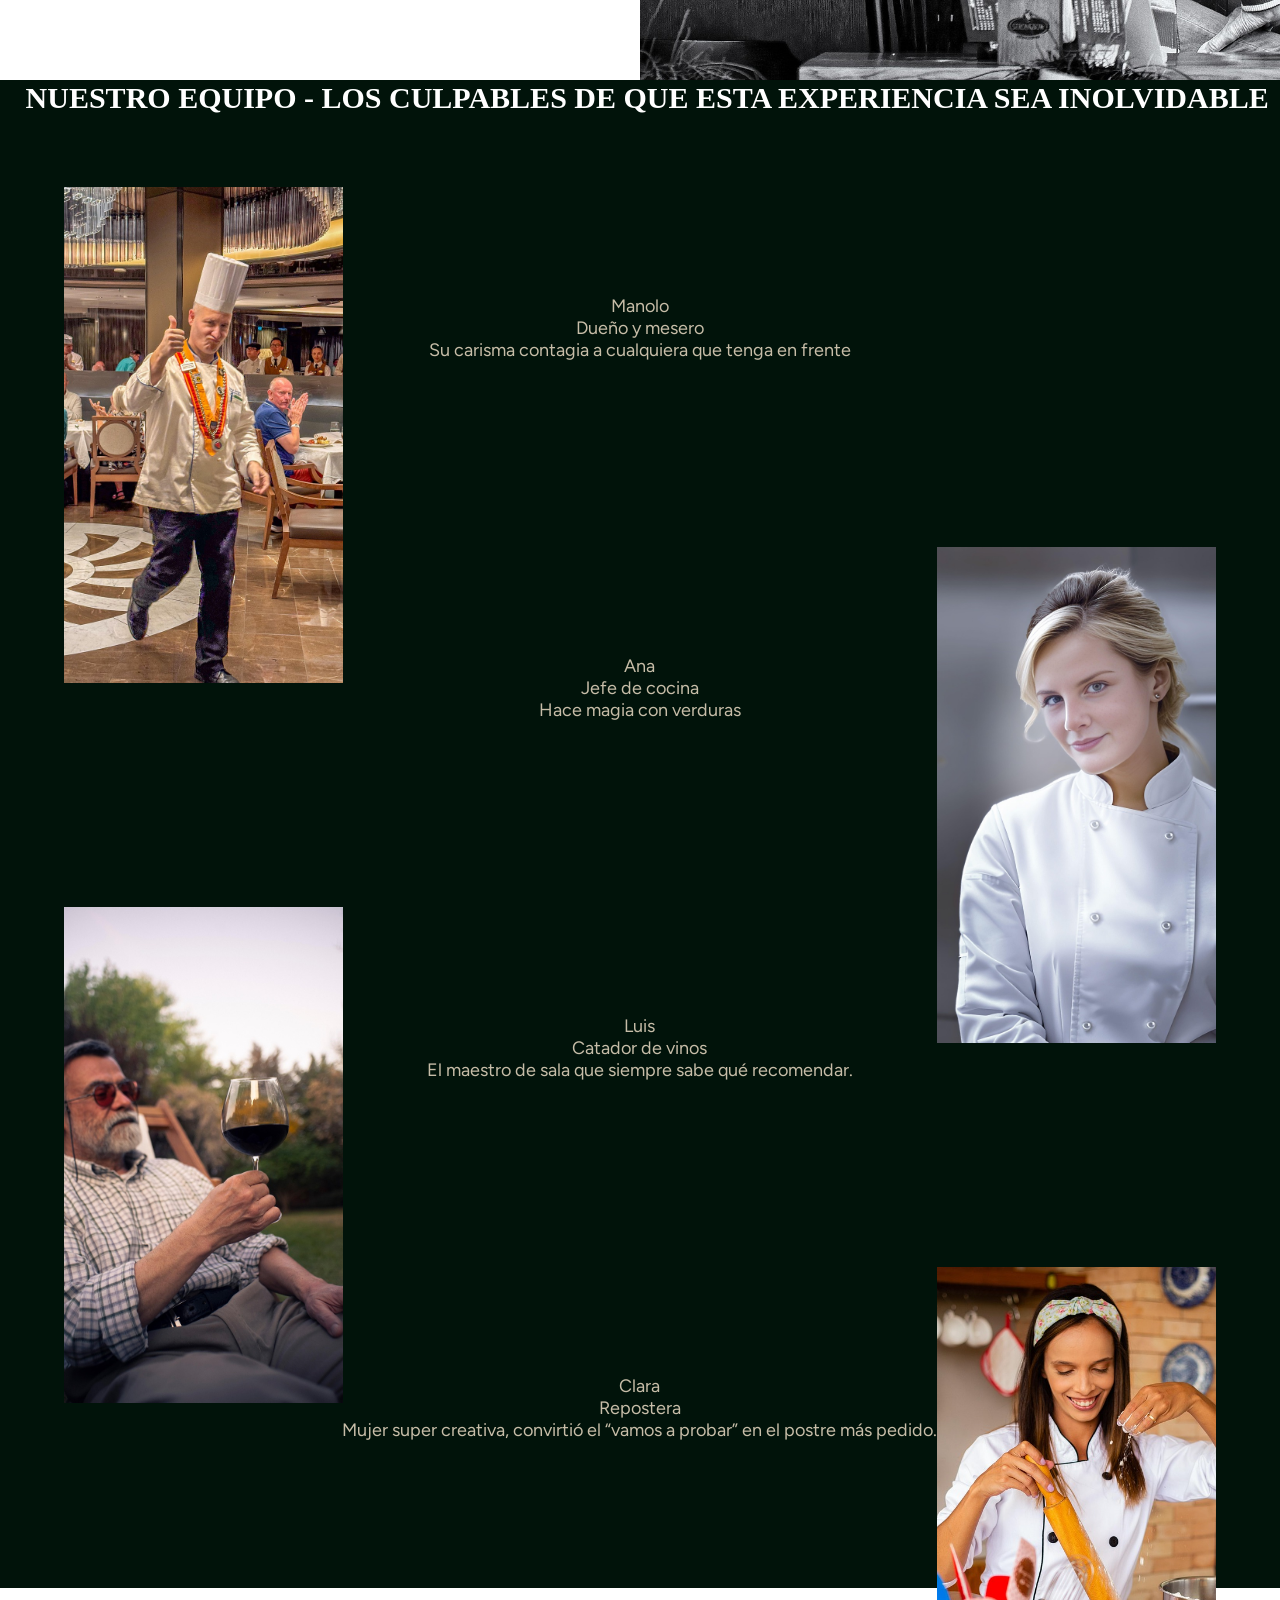
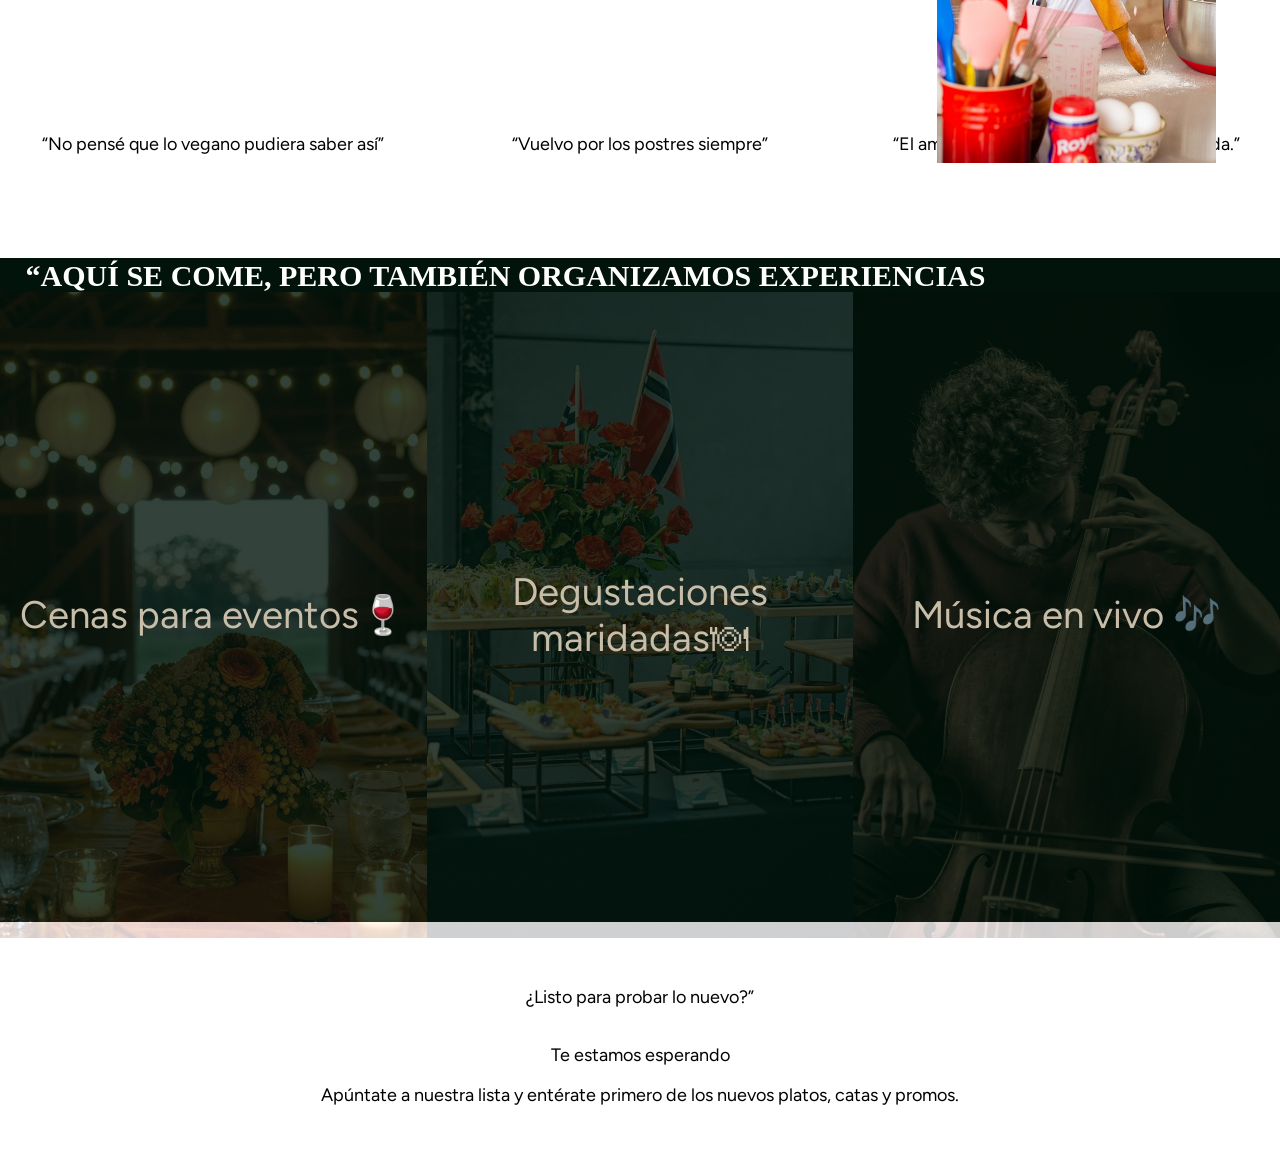
==== commit e8573874: "proyect" ====
--- a/index.html
+++ b/index.html
@@ -13,40 +13,43 @@
     <header>
         <!-- HEADER -->
         <div class="main__header">
-            <a class="logo" href="#index.html">
-                <img src="img/logo/Logoblanco.png" alt="">
-            </a>
-            <!-- Checkbox invisible que controla el menú -->
-            <input type="checkbox" id="menulabel" class="menu-checkbox" />
-            <label for="menulabel" class="menu-btn">
-                <span></span>
-                <span></span>
-                <span></span>
-            </label>
-            <!-- MENÚ LATERAL -->
-            <aside class="menu-side">
-                <nav class="menu-links">
-                    <a href="#inicio">Inicio</a>
-                    <a href="#menu">Menú</a>
-                    <a href="reservas.html">Reservas</a>
-                    <a href="#blog">Blog</a>
-                    <a href="#pedidos">Pedidos / Domicilio</a>
-                </nav>
-            </aside>
+            <button class="reservar__header">Reservar</button>
+            
+                <a class="logo" href="#index.html">
+                    <img src="img/logo/Logoblanco.png" alt="">
+                </a>
+                <!-- Checkbox invisible que controla el menú -->
+                <input type="checkbox" id="menulabel" class="menu-checkbox" />
+                <label for="menulabel" class="menu-btn">
+                    <span></span>
+                    <span></span>
+                    <span></span>
+                </label>
+                <!-- MENÚ LATERAL -->
+                <aside class="menu-side">
+                    <nav class="menu-links">
+                        <a href="index.html">Inicio</a>
+                        <a href="menu.html">Menú</a>
+                        <a href="reservas.html">Reservas</a>
+                        <a href="blog.html">Blog</a>
+                        <a href="pedido.html">Pedidos / Domicilio</a>
+                    </nav>
+                </aside>
         </div>
     </header>
     <!-- HERO PRINCIPAL  -->
     <main class="main main--index">
+
         <section class="hero__principal" id="inicio">
             <div class="hero__img">
                 <div class="filtro"></div>
                 <div class="hero__logo">
-                    <p>Unificando dietas</p>
+                    <p>- Sabor de la Tierra. Unificando dietas -</p>
                     <a class="logo2" href="#">
-                        <img src="img/logo/sazonarik_logo.png" alt="">
+                        <img src="img/logo/sazonarik_logo2.png" alt="logo sazonarik">
                     </a>
                 </div>
-            </div>
+
         </section>
         <section class="destacados" id="sectiondestacados">
             <h3 class="destacados__h3">“Especialidades Sazonarik”</h3>
@@ -93,12 +96,16 @@
                 <img src="img/comedor/comedor1.jpg" alt="" class="gridexperiencie__image gridexperiencie__image--2">
                 <img src="img/food-9879117_1280.jpg" alt="" class="gridexperiencie__image gridexperiencie__image--5">
                 <img src="img/comedor/filtro/1.png" alt="" class="gridexperiencie__image gridexperiencie__image--1">
-                <span class="gridexperiencie__cta">Compartir es el mayor placer de la vida. Sobre todo si se trata de algo que llena el estomago.</span>
+                <span class="gridexperiencie__cta">Compartir es el mayor placer de la vida. Sobre todo si se trata de
+                    algo que llena el estomago.</span>
                 <img src="img/comedor/comedor2.jpg" alt="" class="gridexperiencie__image gridexperiencie__image--6">
                 <img src="img/bebidas/bebidas_tiki.jpg" alt="" class="gridexperiencie__image gridexperiencie__image--9">
-                <img src="img/comedor/3554bda2d9087101d5aae39c2c293f89.jpg" alt="" class="gridexperiencie__image gridexperiencie__image--4">
-                <img src="img/indian-restaurant-8266144_1280.jpg" alt="" class="gridexperiencie__image gridexperiencie__image--8">
-                <img src="img/ai-generated-9005137_1280.jpg" alt="" class="gridexperiencie__image gridexperiencie__image--11">
+                <img src="img/comedor/3554bda2d9087101d5aae39c2c293f89.jpg" alt=""
+                    class="gridexperiencie__image gridexperiencie__image--4">
+                <img src="img/indian-restaurant-8266144_1280.jpg" alt=""
+                    class="gridexperiencie__image gridexperiencie__image--8">
+                <img src="img/ai-generated-9005137_1280.jpg" alt=""
+                    class="gridexperiencie__image gridexperiencie__image--11">
                 <img src="img/comedor/filtro/8.png" alt="" class="gridexperiencie__image gridexperiencie__image--7">
             </div>
         </section>
--- a/style.css
+++ b/style.css
@@ -81,19 +81,44 @@
 /* /////////--------- HEADER -------- /////////*/
 
 .main__header {
+    position: fixed;
+    top: 0;
+    left: 0;
+    width: 100%;
     background-color: var(--verde-oscuro);
     display: flex;
     justify-content: space-between;
     align-items: center;
-    padding: 0 20px;
+    padding: 15px 20px;
     z-index: 1000;
+    box-shadow: 0 2px 10px rgba(0, 0, 0, 0.5);
 }
 
 .logo img {
 
     width: auto;
     height: 50px;
-    margin-top: 20px;
+}
+
+
+.reservar__header {
+    /* padding: 10px;
+    text-transform: uppercase; */
+    background-color: var(--naranja-pastel);
+    color: var(--verde-oscuro);
+    padding: 8px 15px;
+    border: none;
+    border-radius: 4px;
+    font-weight: 600;
+    cursor: pointer;
+    text-transform: uppercase;
+    font-family: 'Figtree', sans-serif;
+    font-size: 0.85rem;
+}
+
+.reservar__header:hover {
+    background-color: var(--verde-claro);
+    color: white;
 }
 
 /* ===== BOTÓN HAMBURGUESA ===== */
@@ -105,8 +130,7 @@
     justify-content: space-between;
     cursor: pointer;
     z-index: 1100;
-    margin-right: 20px;
-    margin-top: 20px;
+    margin: 0;
 }
 
 .menu-btn span {
@@ -135,13 +159,14 @@
     z-index: 1050;
     display: flex;
     flex-direction: column;
+    padding-top: 80px;
 }
 
 .menu-checkbox:checked~.menu-side {
     transform: translateX(0);
     /* Cuando la casilla de verificación (checkbox) del menú esté marcada,
    haz que el menú lateral aparezca completamente en la pantalla. */
-    /* :checked:  pseudo-clase . elecciona el elemento solo cuando está en su estado "marcado".*/
+    /* :checked:  pseudo-clase . sselecciona el elemento solo cuando está en su estado "marcado".*/
 }
 
 
@@ -183,39 +208,189 @@
 .hero__img {
     position: relative;
     min-height: 100vh;
-    background-image: url("img/sopa2.jpg");
+    background-image: url("img/comida/gemini.png");
     background-size: cover;
     background-position: center;
+
 }
 
 .logo2 img {
     width: auto;
-    height: 350px;
+    max-height: 470px;
 
 }
 
 .filtro {
     width: 100%;
     min-height: 100vh;
-    background-color: rgba(0, 0, 0, 0.5);
+    background-color: #021c10a5;
 }
 
 .hero__logo {
     position: absolute;
     top: 50%;
-    left: 50%;
+    left: 30%;
     transform: translate(-50%, -50%);
     text-align: center;
+    text-shadow: 0 0 10px rgba(0, 0, 0, 0.9);
+
 }
 
 
 .hero__logo p {
-    font-size: 40px;
+    font-size: 17px;
     position: absolute;
     top: 70%;
-    left: 31%;
-    font-family: 'TangerineBold';
-    color: var(--naranja-pastel);
+    left: 25%;
+    font-family: '';
+    color: var(--naranja-pastel);
+    text-transform: uppercase;
+}
+
+
+/* a {
+    transition: border 1s ease-out cubic;
+}
+
+a:hover {
+    border: 2px solid #750075;
+} */
+
+/* ///////////////     RESERVAS       ////////////// */
+
+.main__reserva {
+    font-family: 'Figtree';
+    background-image: url(img/comedor/filtro/salon1.png);
+    color: var(--naranja-pastel);
+    display: flex;
+    justify-content: center;
+    align-items: center;
+    min-height: 100vh;
+    background-size: cover;
+    background-position: center;
+}
+
+.reserva__cont {
+    background-color: var(--verde-oscuro);
+    padding: 40px;
+    border-radius: 0px 52px 0px;
+    box-shadow: 0 10px 30px black;
+    width: 100%;
+    max-width: 450px;
+
+
+}
+
+.reserva__header h1 {
+    color: var(--naranja-pastel);
+    font-size: 40px;
+    font-family: 'Figtree';
+    text-transform: uppercase;
+}
+
+.reserva__header p {
+    margin-top: 10px;
+    margin-bottom: 30px;
+    opacity: 0.7;
+    font-size: 15px;
+}
+
+/* --- Estilos  --- */
+.reserva__datos {
+    margin-bottom: 25px;
+}
+
+.reserva__datos label {
+    display: block;
+    margin-bottom: 8px;
+    font-weight: 600;
+    font-size: 1rem;
+    color: var(--color-primary);
+}
+
+/* Estilo para todos los Inputs y Selects */
+
+input[type="date"],
+select {
+    width: 100%;
+    padding: 12px;
+    border: 1px solid #dddddd;
+    border-radius: 4px;
+    font-size: 1rem;
+    background-color: var(--);
+    transition: border-color 0.3s, box-shadow 0.3s;
+    /* Esto es clave para estilizar el selector nativo: */
+    appearance: none;
+    -webkit-appearance: none;
+}
+
+input[type="date"]:focus,
+select:focus {
+    border-color: var(--);
+    box-shadow: 0 0 0 2px rgba(231, 111, 81, 0.2);
+    outline: none;
+}
+
+.reserva__mensaje {
+    display: block;
+    margin-top: 5px;
+    font-size: 0.85rem;
+    color: #888888;
+}
+
+/* --- Botón Reserva --- */
+
+.reserva__btn {
+    width: 100%;
+    padding: 15px;
+    background-color: #9e6f00;
+
+    border: none;
+    border-radius: 0px 30px 0px;
+    font-size: 1.1rem;
+    font-weight: 700;
+    cursor: pointer;
+    transition: background-color 0.3s, transform 0.1s;
+}
+
+.reserva__btn:hover {
+    background-color: #d15a40;
+    transform: translateY(-1px);
+}
+
+.checkout__section h1,
+h2,
+h3 {
+    position: relative;
+    overflow: hidden;
+    color: white;
+    text-transform: uppercase;
+    font-family: '';
+    font-size: 30px;
+}
+
+
+
+/* h1::after,
+h2::after,
+h3::after {
+    content: "";
+    border-bottom: 2px solid var(--verde-neon);
+    width: 100%;
+    position: absolute;
+    bottom: -1px;
+    left: -100%;
+    transition: 1s left ease;
+} */
+
+/* h1:hover h1::after,
+h2:hover h2::after,
+h3:hover h3::after {
+    left: 0;
+    } */
+
+.menu__h2:hover::after {
+    left: 0%;
 }
 
 /* //////////////////// INDEX  ////////////////// */
@@ -267,7 +442,7 @@
     background-color: var(--marron-oscuro);
 }
 
-.destacados__link:active {}
+/* .destacados__link:active {} */
 
 .historia {
     display: flex;
@@ -503,10 +678,11 @@
 
 .main__carrito {
     font-family: 'Figtree';
-    background-image: url(img/salon2_filtro.png);
+    background-image: url(img/comedor/filtro/salon1.png);
     color: var(--naranja-pastel);
     margin: 0;
     padding: 20px;
+    background-size: cover;
 }
 
 .checkout {
@@ -520,20 +696,7 @@
     justify-content: space-between;
     padding: 20px 0;
     margin-bottom: 30px;
-    border-bottom: 1px solid var(--verde-medio);
-}
-
-.progreso .step {
-    flex-grow: 1;
-    text-align: center;
-    padding: 10px;
-    color: #94A3B8;
-    position: relative;
-    font-weight: 600;
-}
-
-
-.progreso .step.completed {
+    border-bottom: 1px solid var(--naranja-pastel);
     color: var(--naranja-pastel);
 }
 
@@ -557,31 +720,43 @@
 
 /* COLUMNA IZQUIERDA: FORMULARIO */
 .formulario__cont {
-    padding: 20px;
+    margin-top: 16px;
+    border-radius: 21px;
+    padding: 31px;
+    background-color: var(--verde-oscuro);
+    font-family: '';
 }
 
 .formulario__section {
     margin-bottom: 40px;
     padding-bottom: 10px;
-    border-bottom: 1px solid var(--verde-apagado);
+    border-bottom: 1px solid var(--naranja-pastel);
 }
 
 .formulario__section h2 {
-    color: var(--naranja-pastel);
+    font-family: '';
+    color: white;
     font-size: 1.8rem;
     margin-bottom: 25px;
+    text-transform: uppercase;
+    margin-bottom: 10px;
 }
 
 /* Estilo de Inputs y Grupos */
 .cont__datos {
     margin-bottom: 25px;
+    margin-top: 30px;
 }
 
 .cont__datos label {
     display: block;
     margin-bottom: 8px;
     font-weight: 600;
-    color: var(--color-text-dark);
+    color: var(--naranja-pastel);
+}
+
+.checkout__opc {
+    appearance: auto;
 }
 
 input[type="text"],
@@ -601,6 +776,9 @@
 .btn_pedido {
     border-radius: 30px 2px 30px;
     padding: 10px;
+    background-color: #9e6f00;
+    border: none;
+    cursor: pointer;
 }
 
 input:focus,
@@ -612,14 +790,25 @@
 /* --- OPCIONES DE PAGO --- */
 .metodo__pago {
     display: block;
-    background-color: beige;
+    background-color: white;
     border: 1px solid var(--verde-apagado);
     padding: 15px;
     margin-bottom: 10px;
     border-radius: 6px;
     cursor: pointer;
     transition: border-color 0.3s;
-}
+    color: var(--verde-oscuro);
+}
+
+.opciones__cont {
+    margin-top: 30px;
+}
+
+.mensaje__carrito {
+    color: var(--naranja-pastel);
+    margin-top: 30px;
+}
+
 
 /* --- COLUMNA DERECHA: RESUMEN DEL CARRITO (STICKY) --- */
 .total__carrito {
@@ -630,9 +819,23 @@
     background-color: var(--verde-oscuro);
     color: var(--naranja-pastel);
     padding: 30px;
-    border-radius: 8px;
-    box-shadow: 0 4px 10px rgba(0, 0, 0, 0.1);
-}
+    border-radius: 0px 52px;
+    box-shadow: 0 4px 10px rgba(0, 0, 0, 0.888);
+}
+
+.total__cont--h3 {
+    color: var(--naranja-pastel);
+    padding-bottom: 10px;
+}
+
+
+
+
+/* border-radius: 8px;
+box-shadow: 0 4px 10px rgba(0, 0, 0, 0.1);
+} */
+
+
 
 /* --- ESTILOS FINALES Y BOTONES --- */
 .cart-summary-box h3 {
@@ -645,6 +848,7 @@
     list-style: none;
     padding: 0;
     margin: 0 0 20px 0;
+    margin-top: 10px;
 }
 
 .item__carrito {
@@ -660,16 +864,23 @@
     margin-right: 8px;
 }
 
+.total__cont2 {
+    margin-top: 20px;
+    margin-bottom: 20px;
+    border-top: 2px dashed var(--naranja-pastel);
+}
+
 .subtotal {
-    padding-top: 20px;
     border-top: 1px dashed var(--color-text-light);
     margin-bottom: 20px;
-}
-
-.subtotal {
     display: flex;
     justify-content: space-between;
     margin-bottom: 10px;
+    margin-top: 10px;
+}
+
+.subtotal.cupon {
+    margin-top: 25px;
 }
 
 .total__final {
@@ -678,14 +889,14 @@
     font-size: 1.5rem;
     font-weight: 700;
     padding: 15px 0;
-    border-top: 2px solid var(--color-accent);
+    border-top: 2px solid var(--naranja-pastel);
 }
 
 .btnpagar__carrito {
     width: 100%;
     padding: 15px 30px;
     background-color: var(--verde-claro);
-    color: var(--color-light-bg);
+    color: var(--naranja-pastel);
     border: none;
     border-radius: 6px;
     font-size: 1.2rem;
@@ -736,6 +947,9 @@
 
 
 /* //////////////////// MEDIAQUERIES  ////////////////// */
+
+/* @media (max-width: 768px) {} */
+
 @media (min-width: 992px) {
     .formulario {
         flex-direction: row;
@@ -786,4 +1000,119 @@
     .pedido {
         width: 100%;
     }
+}
+
+
+@media (min-width: 992px) {
+    .formulario {
+        flex-direction: row;
+    }
+
+    .formulario__cont {
+        flex: 3;
+        order: 1;
+    }
+
+    .total__carrito {
+        flex: 2;
+        order: 2;
+    }
+
+
+}
+
+/* MEDIA QUERIES para Móviles (Ajustes de Escala) */
+@media (max-width: 900px) {
+
+    /* ---- HEADER ---- */
+    .main__header {
+        padding: 10px 15px;
+        /* Menos padding */
+    }
+
+    .logo img {
+        height: 40px;
+        /* Logo más pequeño */
+    }
+
+    .reservar__header {
+        padding: 8px 15px;
+        font-size: 0.8rem;
+    }
+
+    /* ---- MENÚ LATERAL ---- */
+    .menu-side {
+        width: 220px;
+        /* Un poco más ancho para tablets */
+    }
+
+    .menu-links a {
+        font-size: 18px;
+    }
+
+    /* ---- HERO ---- */
+    .logo2 img {
+        max-height: 300px;
+        /* Logo del hero más pequeño */
+    }
+
+    .hero__logo p {
+        font-size: 1.2rem;
+    }
+}
+
+
+/* ======================================================= */
+/* ========= 2. MEDIA QUERY PARA MÓVILES (<= 600px) ========= */
+/* ======================================================= */
+
+@media (max-width: 600px) {
+
+    :root {
+        font-size: 16px;
+        /* Reducimos la fuente base para ganar espacio */
+    }
+
+    /* ---- HEADER ---- */
+    .main__header {
+        padding: 8px 10px;
+        /* Mínimo padding */
+    }
+
+    .logo img {
+        height: 35px;
+    }
+
+
+    .reservar__header {
+        padding: 6px 10px;
+        font-size: 0.75rem;
+        font-weight: 700;
+    }
+
+    /* ---- HERO ---- */
+    .logo2 img {
+        max-height: 200px;
+    }
+
+    .hero__logo p {
+        font-size: 1.1rem;
+        padding: 0 10px;
+    }
+
+    /* ---- MENÚ LATERAL ---- */
+    .menu-side {
+        width: 170px;
+    }
+
+    .menu-links a {
+        font-size: 16px;
+        letter-spacing: 0.5px;
+    }
+
+
+    .menu-btn {
+        width: 25px;
+        height: 20px;
+    }
 }
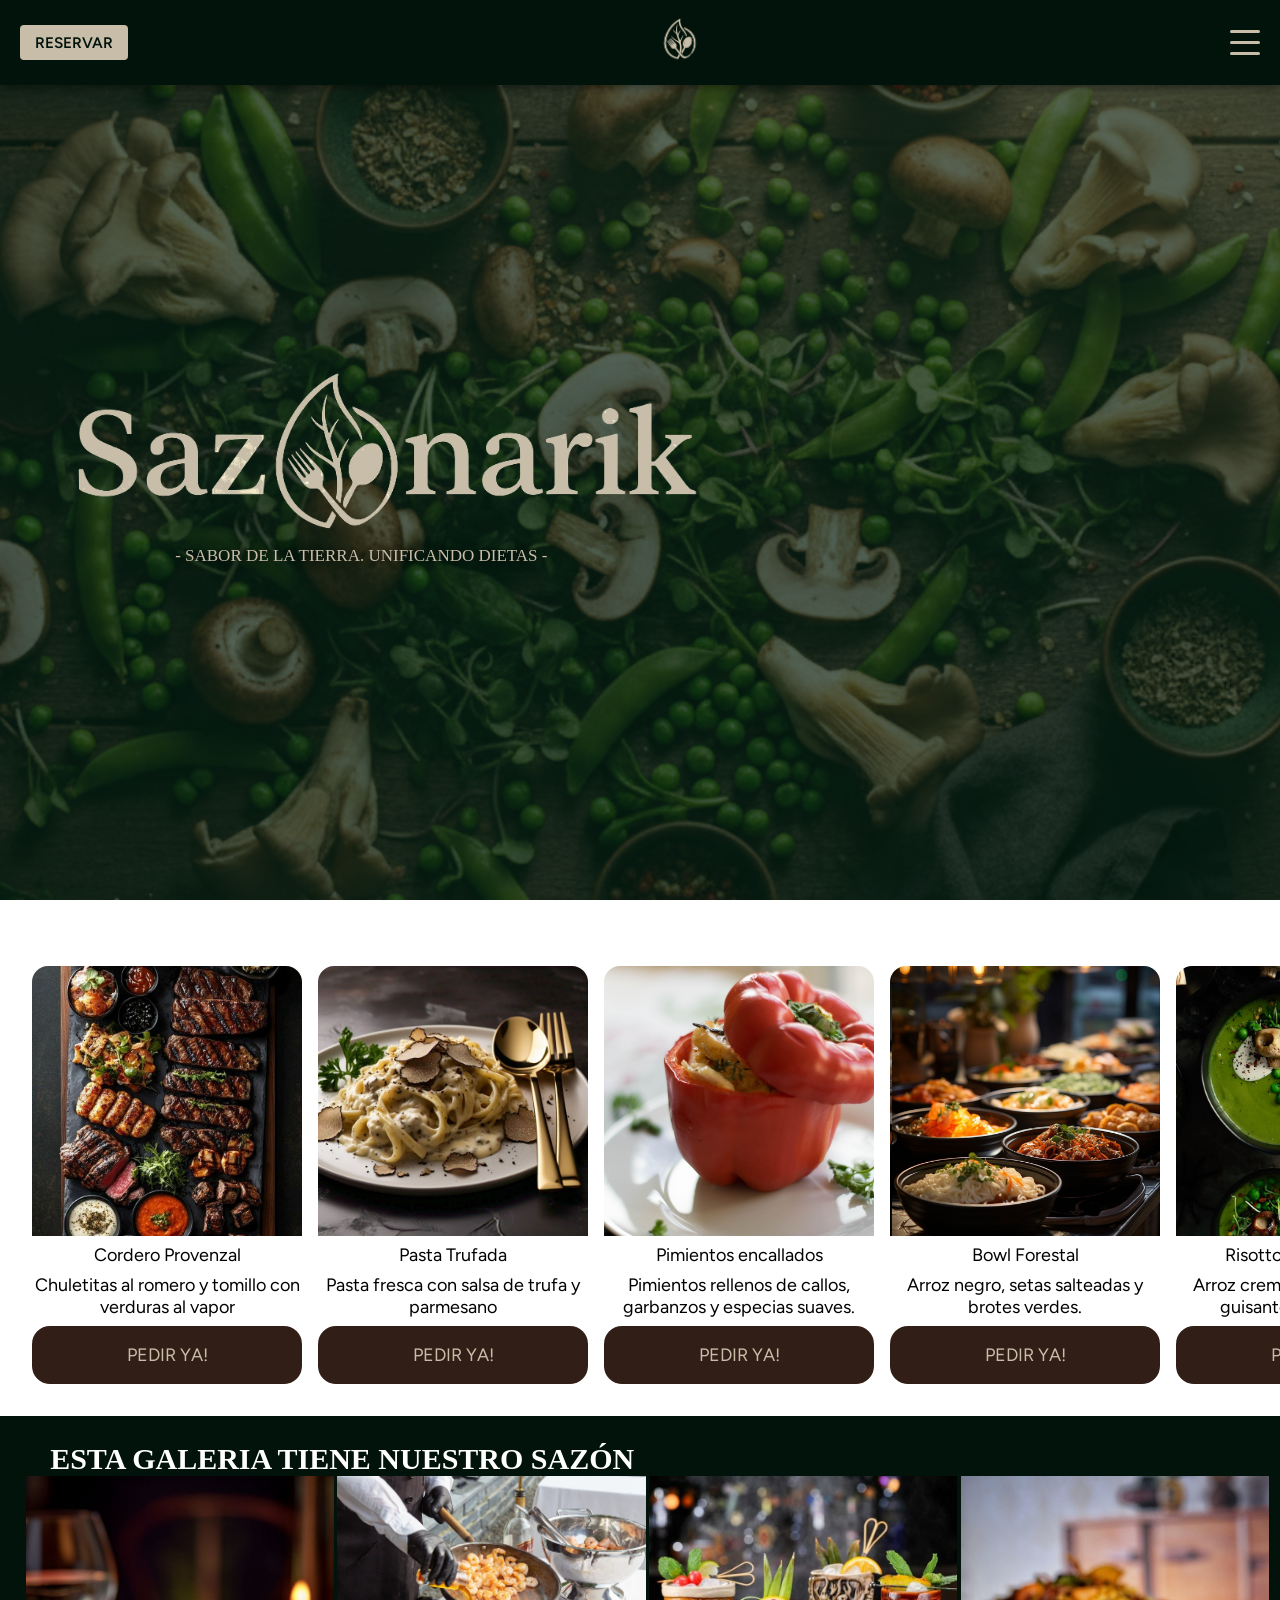
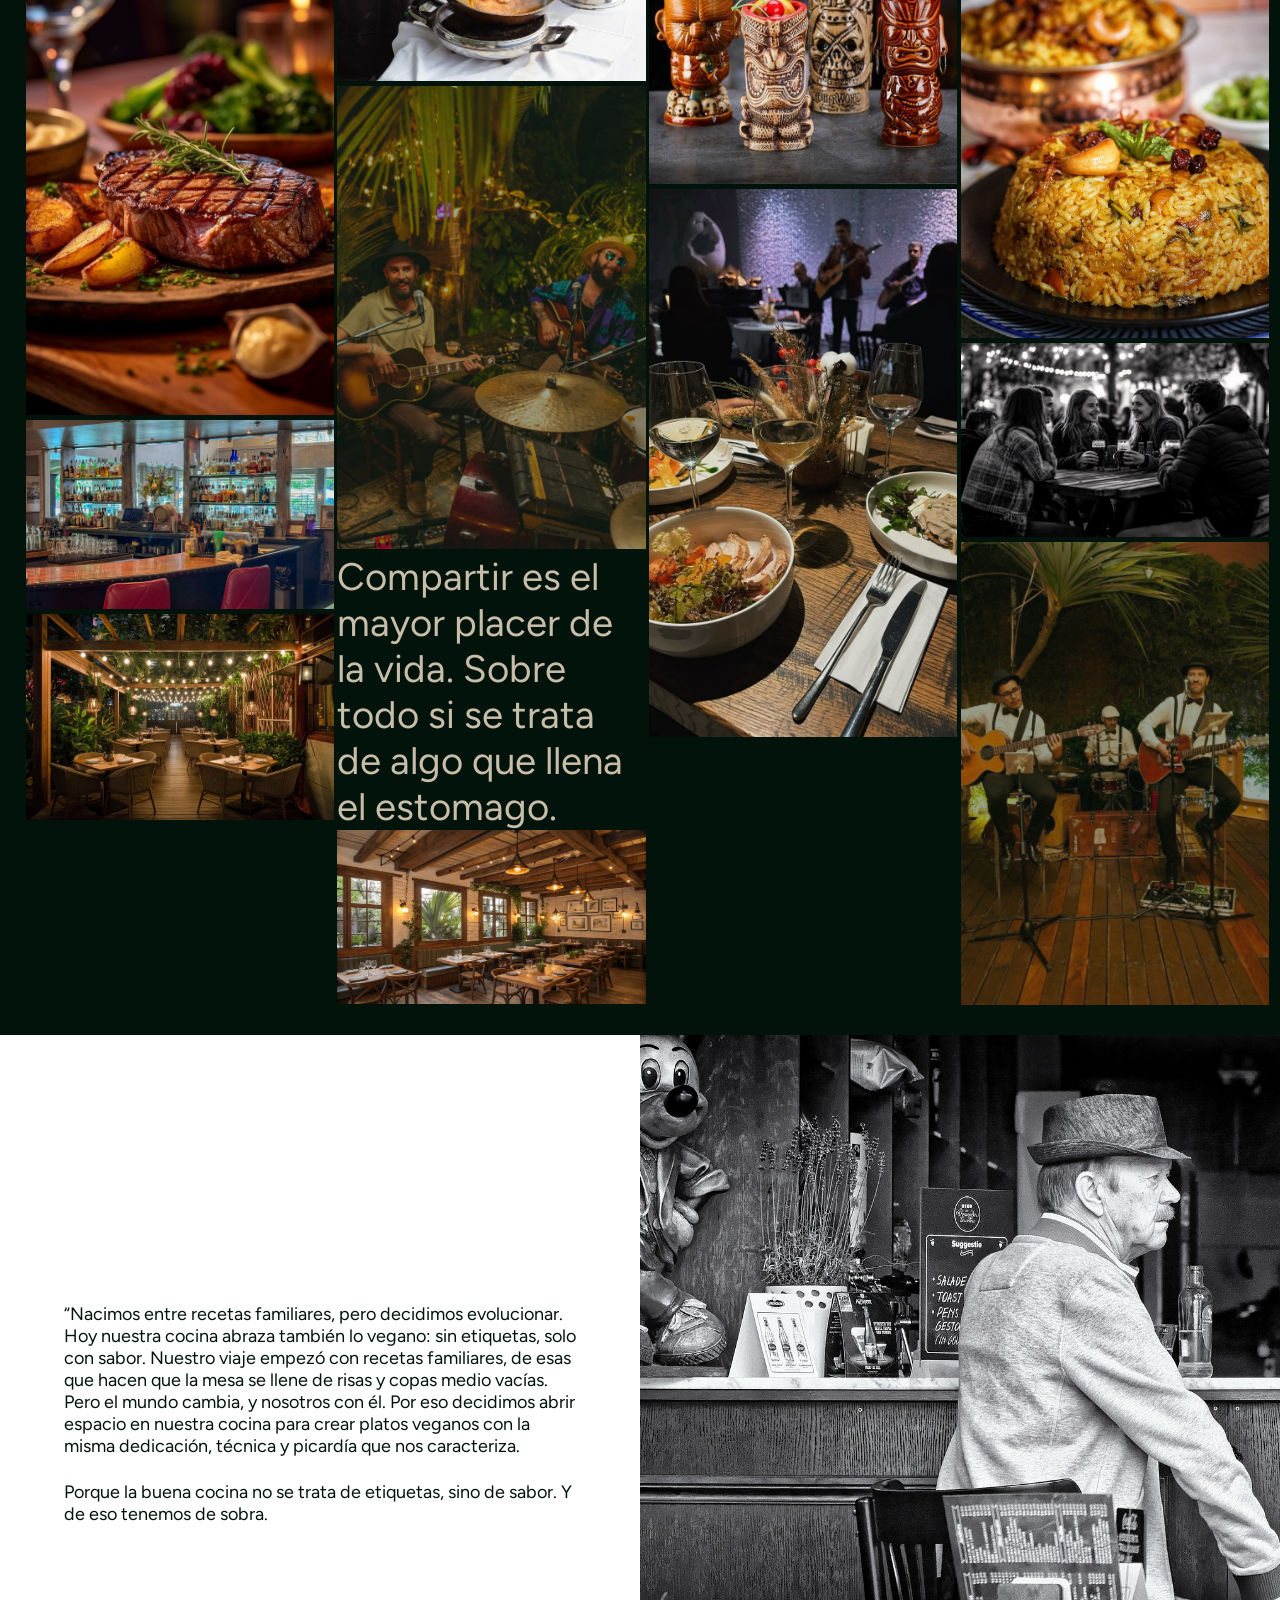
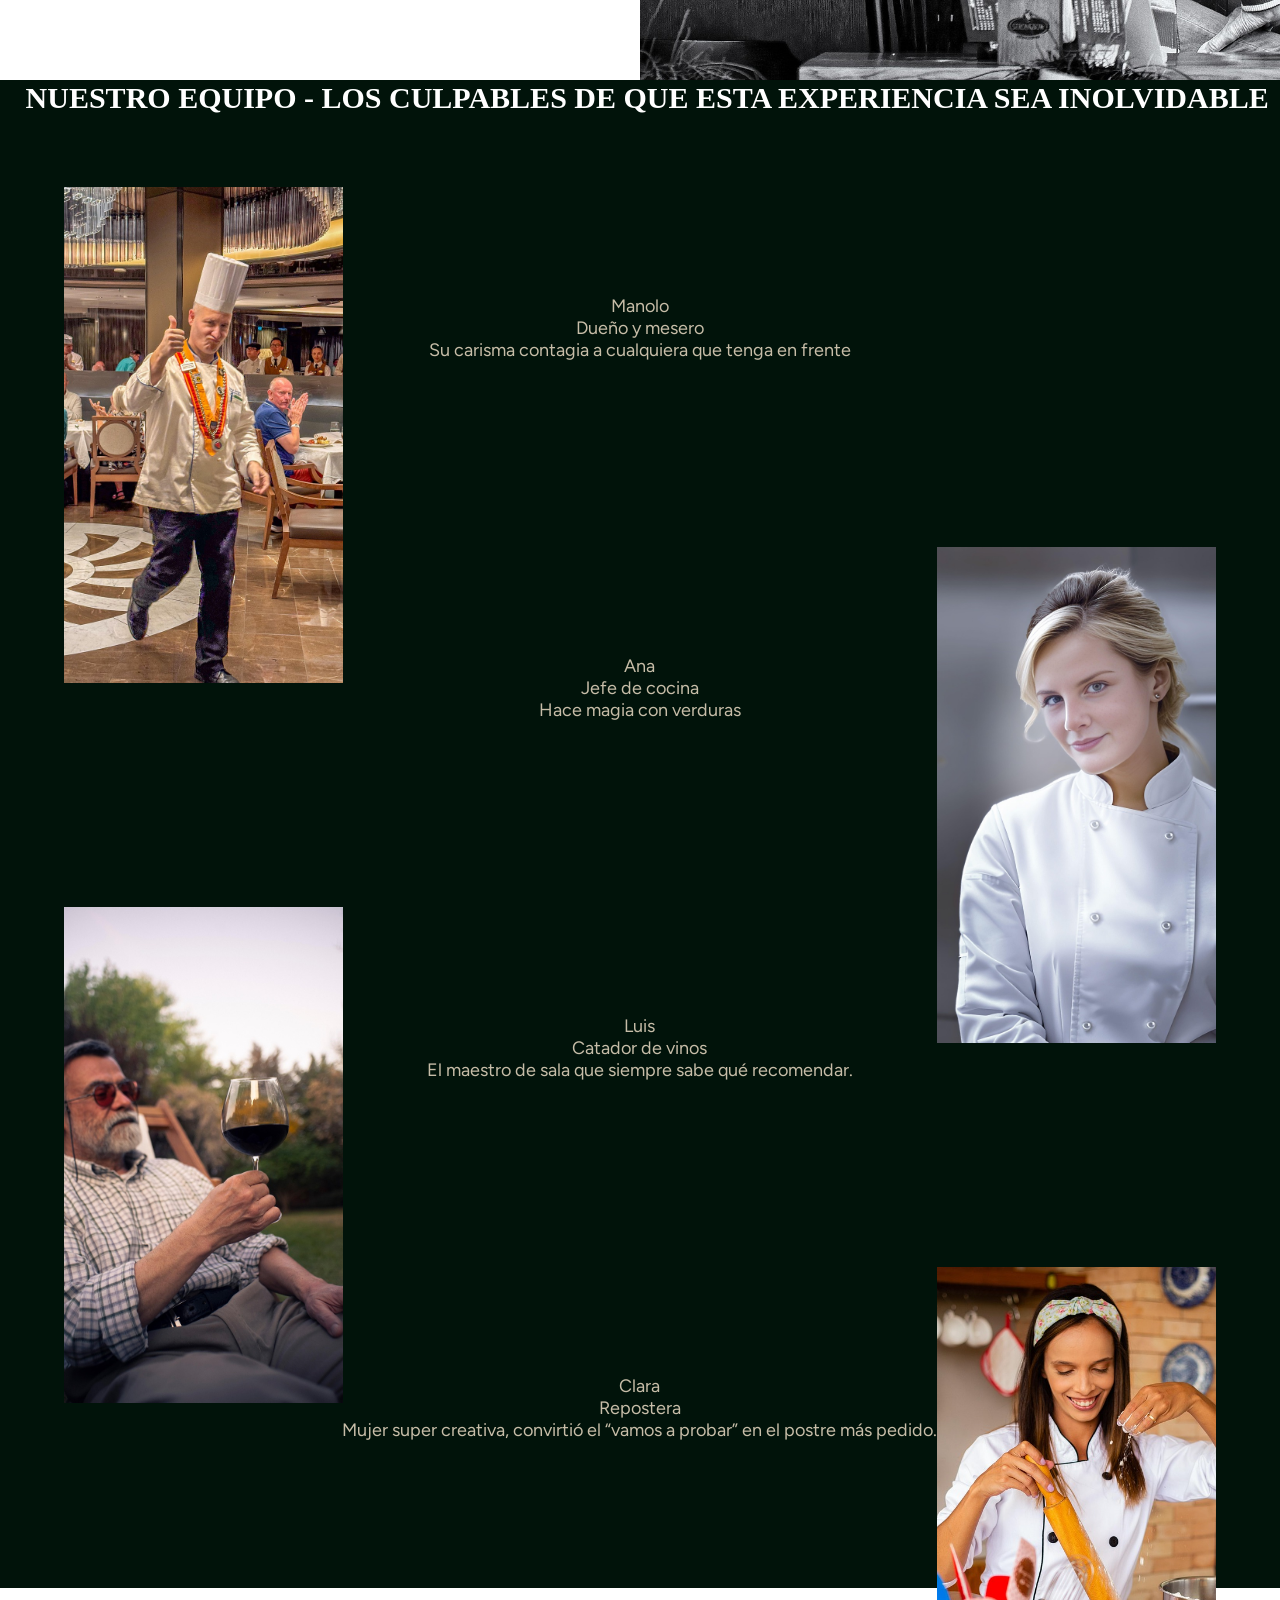
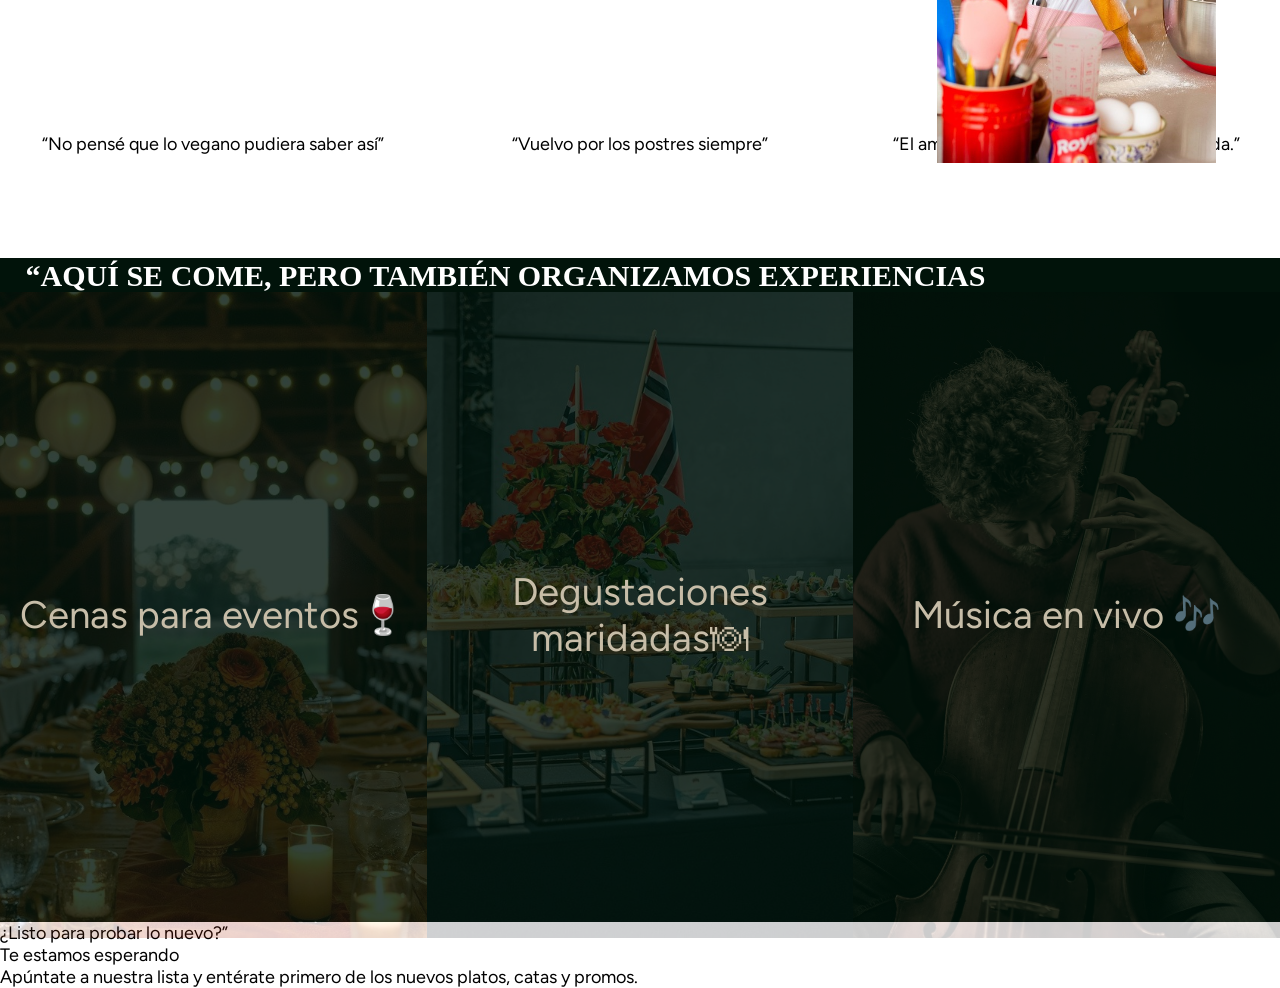
==== commit d30c5100: "final" ====
--- a/index.html
+++ b/index.html
@@ -14,27 +14,27 @@
         <!-- HEADER -->
         <div class="main__header">
             <button class="reservar__header">Reservar</button>
-            
-                <a class="logo" href="#index.html">
-                    <img src="img/logo/Logoblanco.png" alt="">
-                </a>
-                <!-- Checkbox invisible que controla el menú -->
-                <input type="checkbox" id="menulabel" class="menu-checkbox" />
-                <label for="menulabel" class="menu-btn">
-                    <span></span>
-                    <span></span>
-                    <span></span>
-                </label>
-                <!-- MENÚ LATERAL -->
-                <aside class="menu-side">
-                    <nav class="menu-links">
-                        <a href="index.html">Inicio</a>
-                        <a href="menu.html">Menú</a>
-                        <a href="reservas.html">Reservas</a>
-                        <a href="blog.html">Blog</a>
-                        <a href="pedido.html">Pedidos / Domicilio</a>
-                    </nav>
-                </aside>
+
+            <a class="logo" href="#index.html">
+                <img src="img/logo/Logoblanco.png" alt="">
+            </a>
+            <!-- Checkbox invisible que controla el menú -->
+            <input type="checkbox" id="menulabel" class="menu-checkbox" />
+            <label for="menulabel" class="menu-btn">
+                <span></span>
+                <span></span>
+                <span></span>
+            </label>
+            <!-- MENÚ LATERAL -->
+            <aside class="menu-side">
+                <nav class="menu-links">
+                    <a href="index.html">Inicio</a>
+                    <a href="menu.html">Menú</a>
+                    <a href="reservas.html">Reservas</a>
+                    <a href="blog.html">Blog</a>
+                    <a href="pedido.html">Pedidos / Domicilio</a>
+                </nav>
+            </aside>
         </div>
     </header>
     <!-- HERO PRINCIPAL  -->
@@ -188,14 +188,14 @@
                 </div>
             </div>
         </section>
-        <section class="ctafinal">
-            <p>¿Listo para probar lo nuevo?”</p>
-            <a href=""></a>
-            <span>Te estamos esperando</span>
-            <p>Apúntate a nuestra lista y entérate primero de los nuevos platos, catas y promos.</p>
-        </section>
+
     </main>
-    <footer class="footer"></footer>
+    <footer class="footer">
+        <p>¿Listo para probar lo nuevo?”</p>
+        <a href=""></a>
+        <span>Te estamos esperando</span>
+        <p>Apúntate a nuestra lista y entérate primero de los nuevos platos, catas y promos.</p>
+    </footer>
     <!-- <script src="script.js"></script> -->
 </body>
 
--- a/style.css
+++ b/style.css
@@ -145,7 +145,7 @@
     display: none;
 }
 
-/* ===== MENÚ LATERAL (OPTIMIZADO CON TRANSFORM) ===== */
+
 .menu-side {
     position: fixed;
     top: 0;
